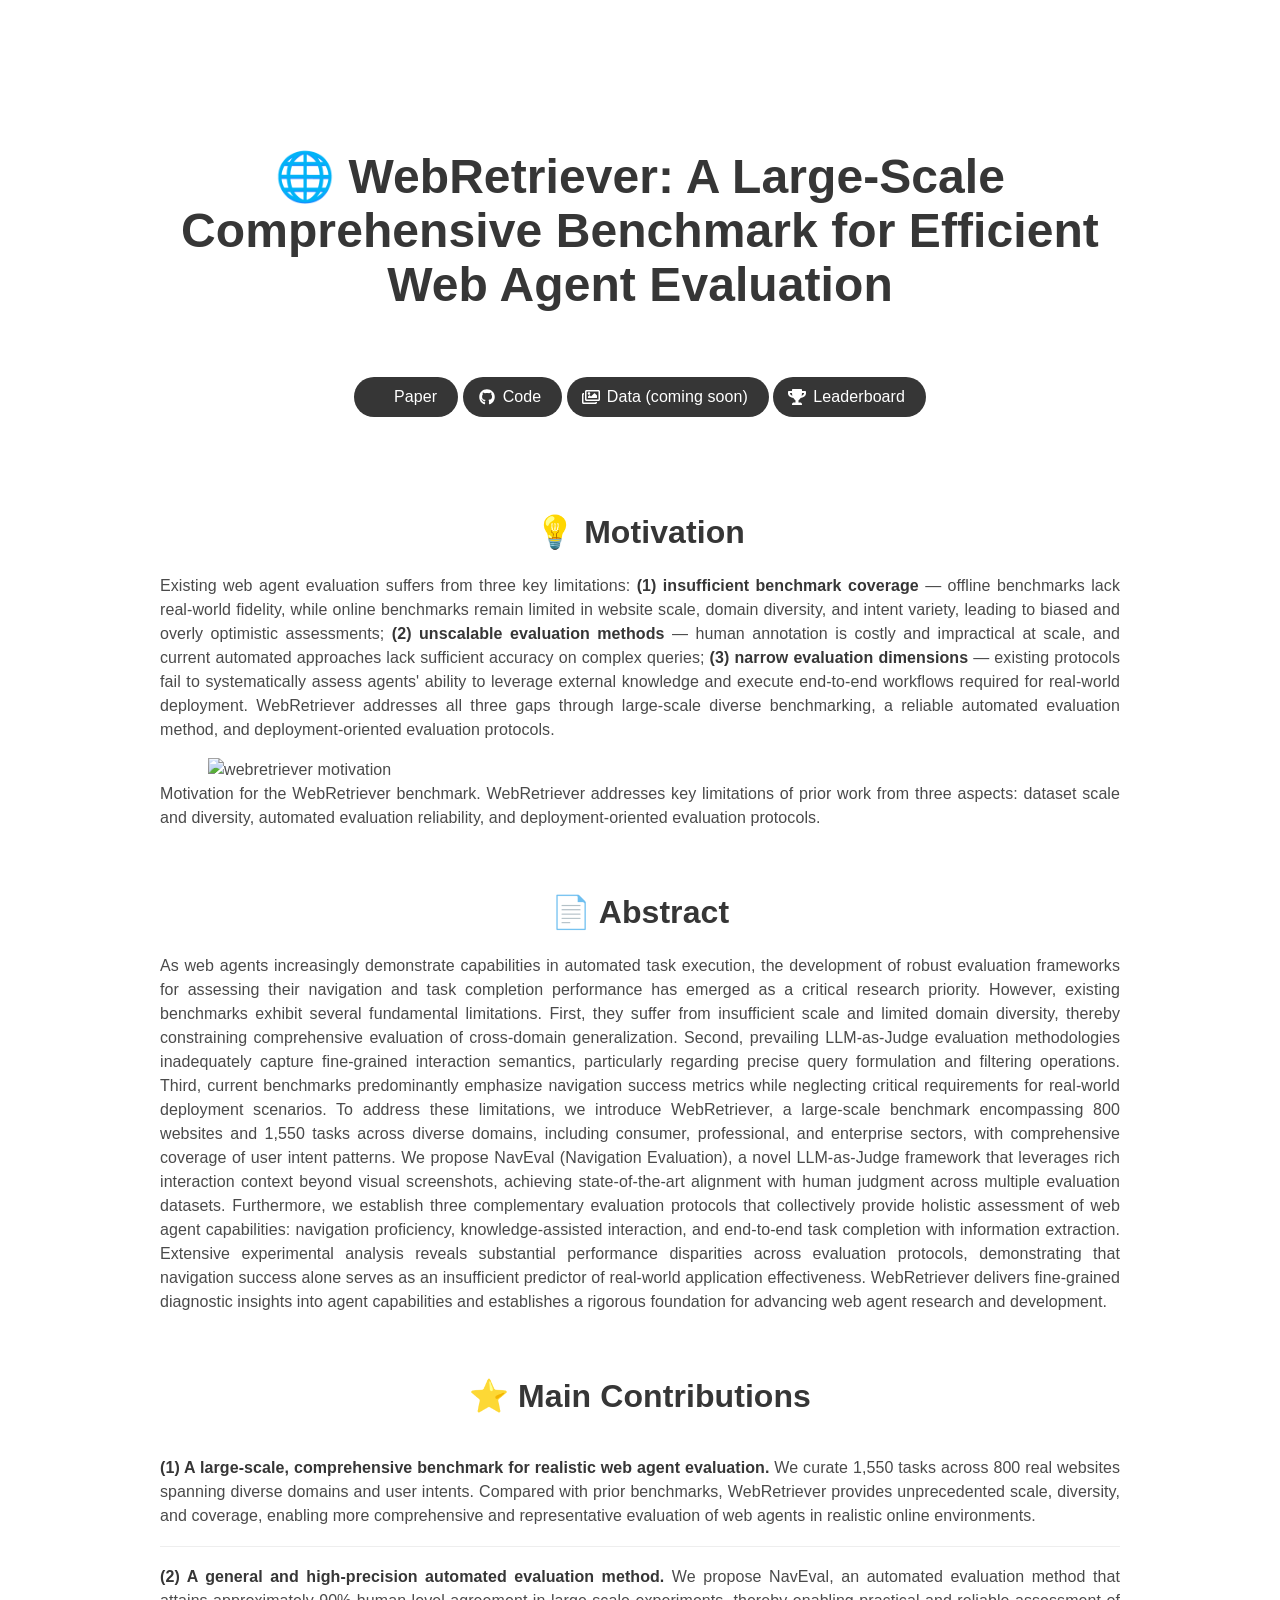
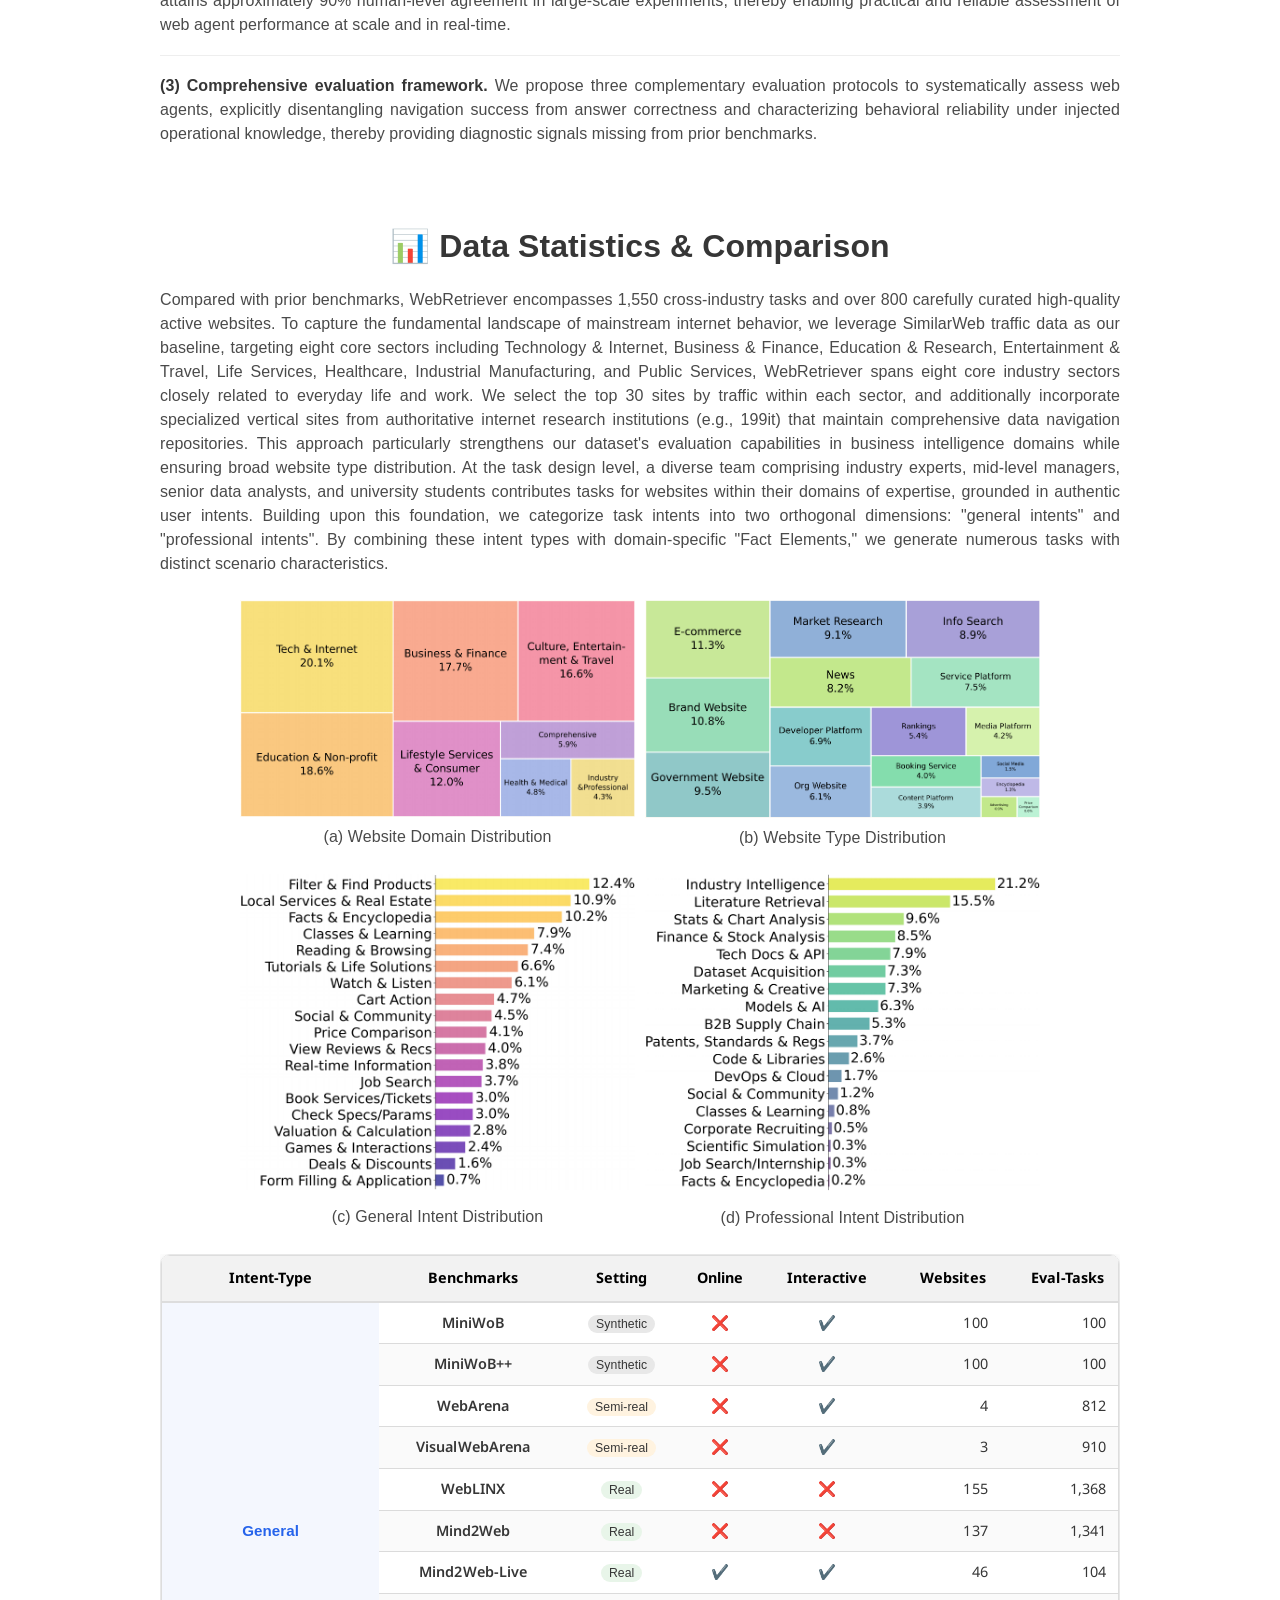
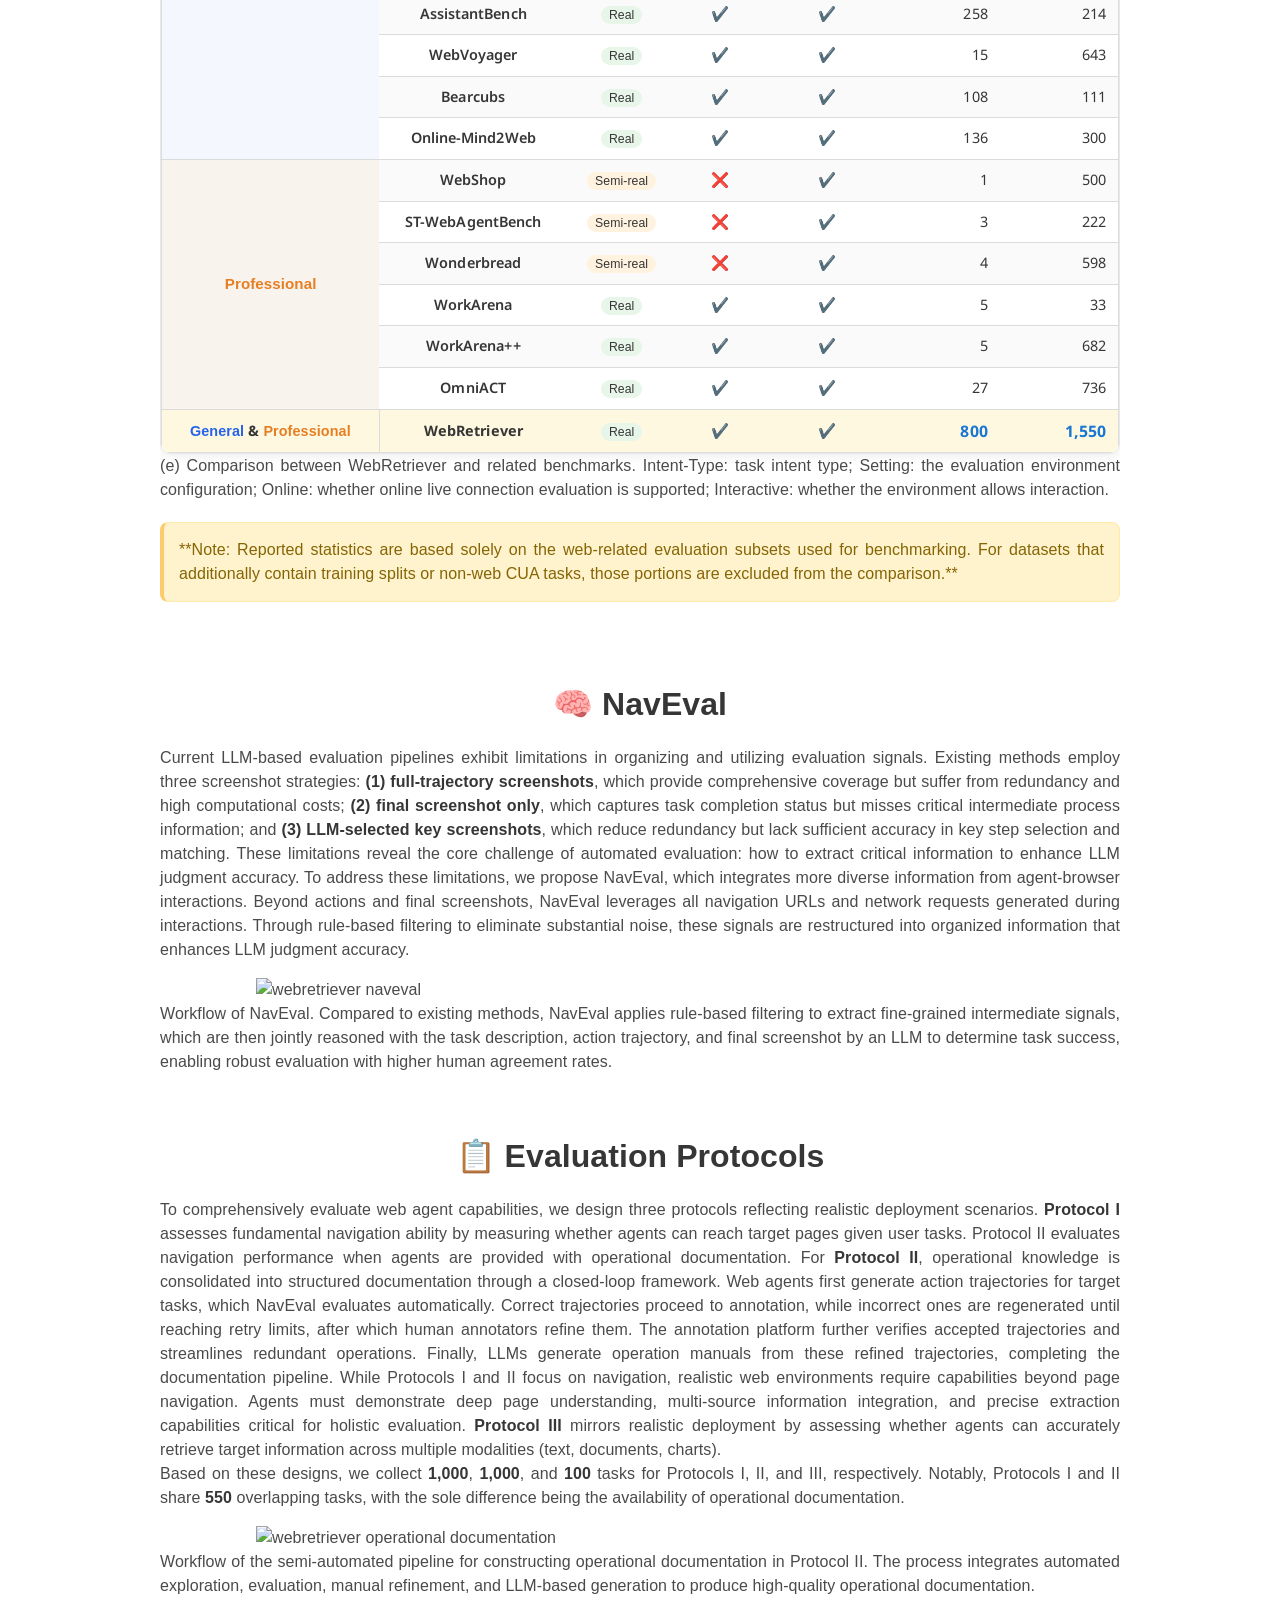
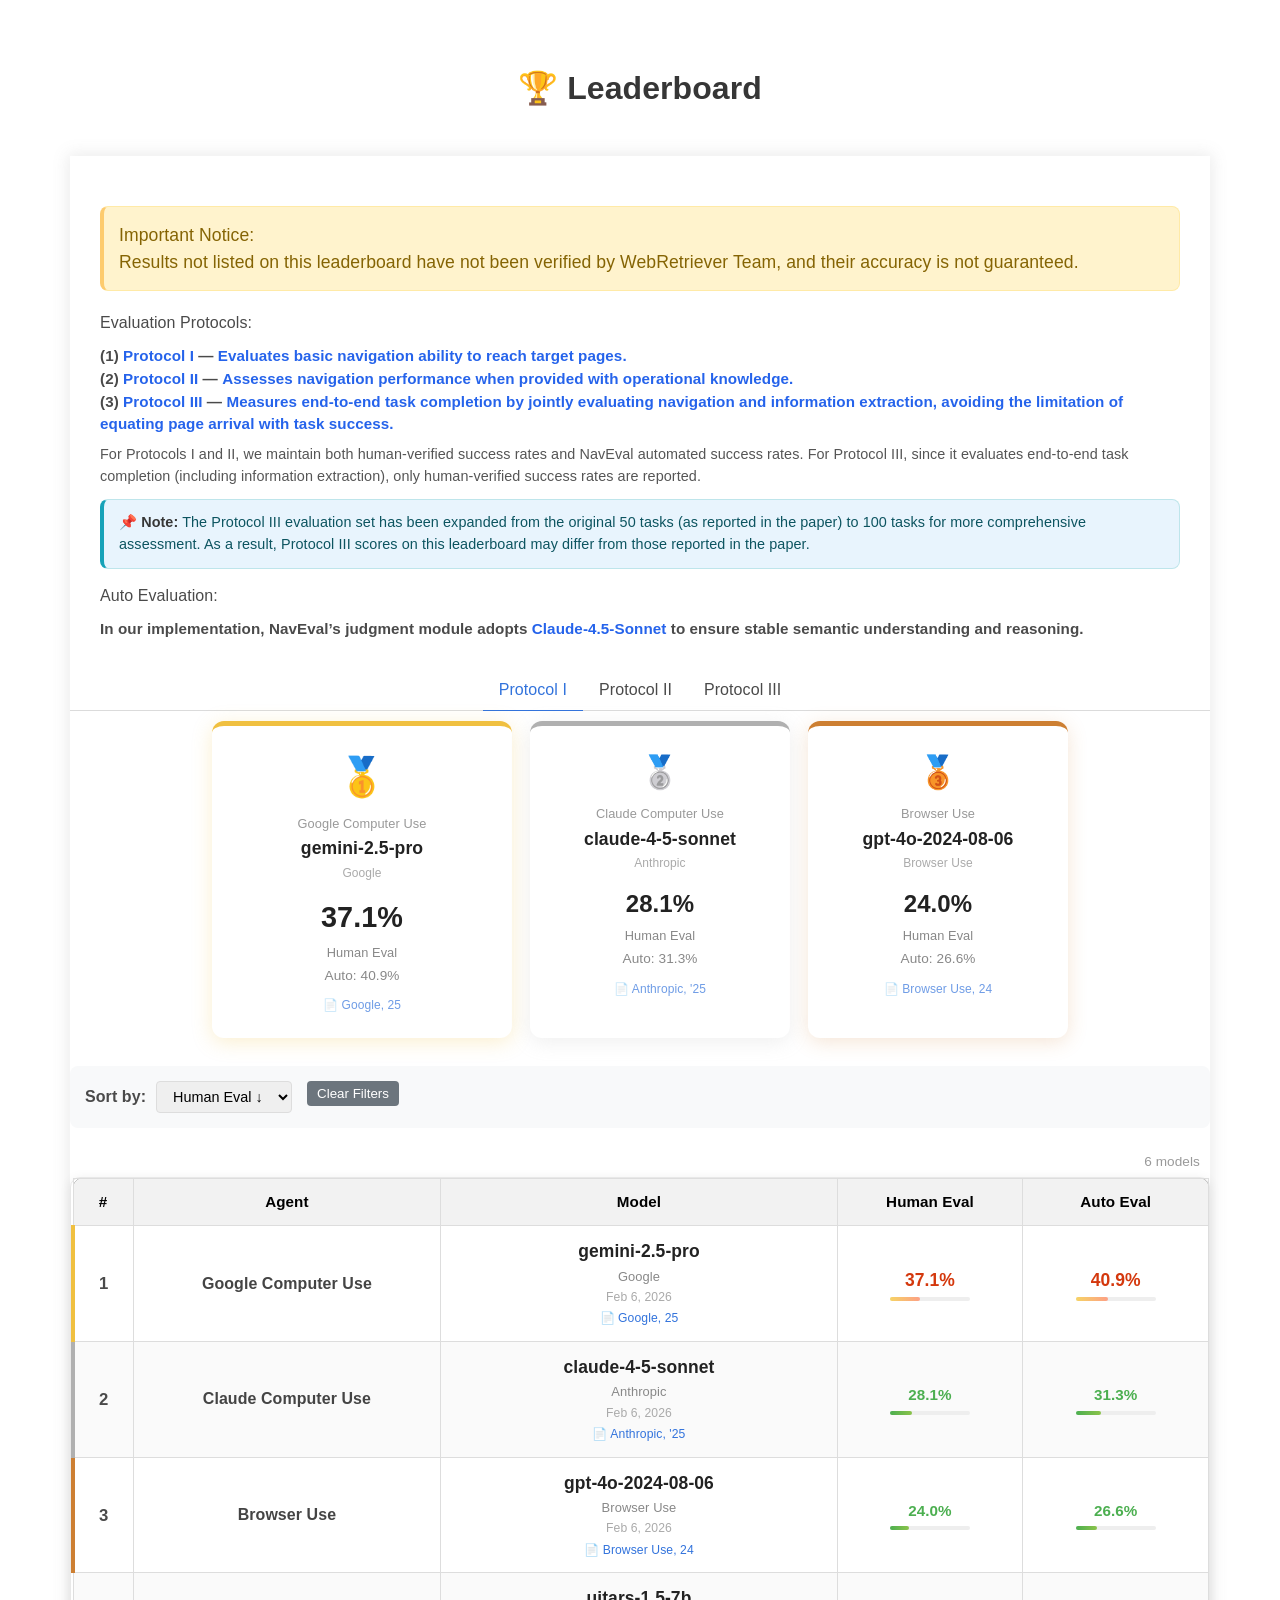
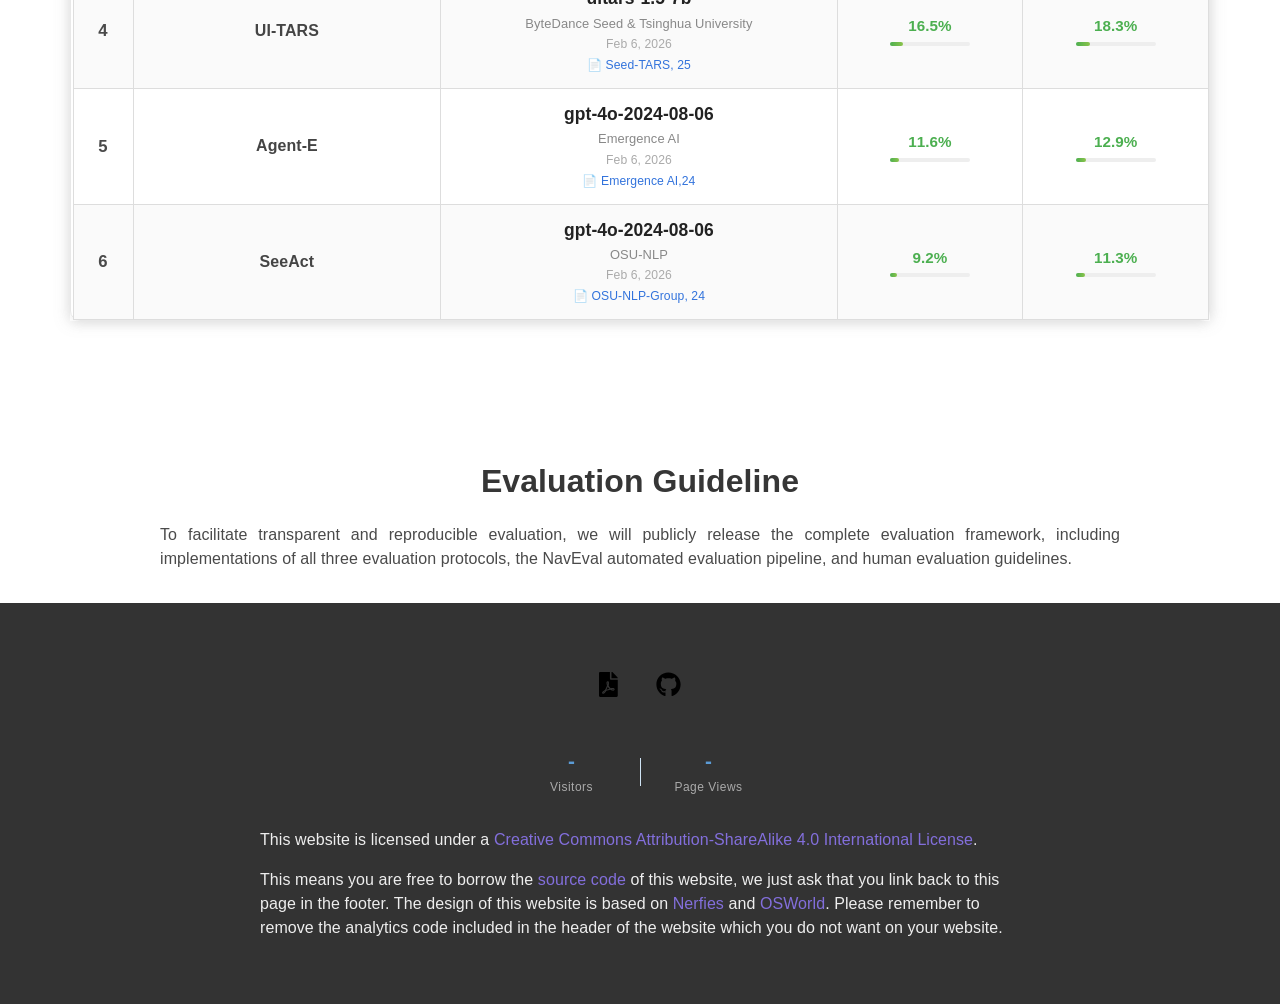
==== docs/index.html @ b74800ba "Update index.html" ====
<!DOCTYPE html>
<html>

<head>
  <meta charset="utf-8">
  <meta name="description"
    content="WebRetriever: A Large-Scale Comprehensive Benchmark for Efficient Web Agent Evaluation">
  <meta name="keywords" content="Web Agent, Dataset and Benchmark, LLM-as-a-Judge">
  <meta name="viewport" content="width=device-width, initial-scale=1">
  <title>WebRetriever: A Large-Scale Comprehensive Benchmark for Efficient Web Agent Evaluation</title>
  <script type="module" src="https://md-block.verou.me/md-block.js"></script>


  <!-- Global site tag (gtag.js) - Google Analytics -->
  <script async src="https://www.googletagmanager.com/gtag/js?id=G-0HD6M0ESGZ"></script>
  <script>
    window.dataLayer = window.dataLayer || [];
    function gtag(){dataLayer.push(arguments);}
    gtag('js', new Date());

    gtag('config', 'G-0HD6M0ESGZ');
  </script>


  <link href="https://fonts.googleapis.com/css?family=Google+Sans|Noto+Sans|Castoro" rel="stylesheet">

  <link rel="stylesheet" href="./static/css/bulma.min.css">
  <link rel="stylesheet" href="./static/css/bulma-carousel.min.css">
  <link rel="stylesheet" href="./static/css/bulma-slider.min.css">
  <link rel="stylesheet" href="./static/css/fontawesome.all.min.css">

  <link rel="stylesheet" href="https://cdn.jsdelivr.net/gh/jpswalsh/academicons@1/css/academicons.min.css">
  <link rel="stylesheet" href="./static/css/index.css">
  <link rel="icon" href="static/images/favicon.png">

  <link rel="stylesheet" href="./stylesheets/layout.css">
  <link rel="stylesheet" href="./stylesheets/index.css">
  <link rel="stylesheet" href="./bowe_componets/css/bootstrap.table.min.css">



  <style>
    .first-rank-star {
      color: gold;
      font-size: 1.2em;
      display: inline-block;
      animation: pulse 1.5s infinite;
      margin-left: 5px;
    }
    
    .first-rank-row {
      background-color: rgba(255, 215, 0, 0.1) !important;
    }
    
    @keyframes pulse {
      0% { transform: scale(1); }
      50% { transform: scale(1.3); }
      100% { transform: scale(1); }
    }
    
    .trajectory-link {
      display: flex;
      flex-direction: column;
      align-items: center;
      color: #3273dc;
      text-decoration: none;
    }
    
    .trajectory-preview {
      width: 60px;
      height: 40px;
      object-fit: cover;
      margin-top: 5px;
      border-radius: 3px;
      transition: all 0.3s ease;
    }
    
    .trajectory-link:hover .trajectory-preview {
      width: 80px;
      height: 60px;
    }

    /* Benchmark Comparison Table (Table 1) Styles */
    #benchmarkTable thead th { color: black !important; padding: 12px 14px !important; }
    #benchmarkTable tbody td { padding: 10px 12px !important; vertical-align: middle; }
    #benchmarkTable tbody tr:nth-child(even) { background-color: #fafafa; }
    #benchmarkTable tbody tr:hover:not(:last-child) { background-color: #e8f4fd !important; transition: background 0.2s; }
    #benchmarkTable td:nth-last-child(-n+2),
    #benchmarkTable th:nth-last-child(-n+2) { text-align: right !important; }
  </style>

  <script src="https://ajax.googleapis.com/ajax/libs/jquery/3.5.1/jquery.min.js"></script>
  <script defer src="./static/js/fontawesome.all.min.js"></script>
  <script src="./static/js/bulma-carousel.min.js"></script>
  <script src="./static/js/bulma-slider.min.js"></script>
  <script src="./static/js/index.js"></script>
</head>

<body>

  <nav class="navbar" role="navigation" aria-label="main navigation">
    <div class="navbar-brand">
      <a role="button" class="navbar-burger" aria-label="menu" aria-expanded="false">
        <span aria-hidden="true"></span>
        <span aria-hidden="true"></span>
        <span aria-hidden="true"></span>
      </a>
    </div>
    <!-- <div class="navbar-menu">
      <div class="navbar-start" style="flex-grow: 1; justify-content: center;">
        <a class="navbar-item" href="https://www.mininglamp.com/" target="_blank">
          <img src="static/images/mininglamp.png" alt="Mininglamp" style="height: 22px;">
        </a>

        <div class="navbar-item has-dropdown is-hoverable">
          <a class="navbar-link">
            More from Mininglamp-AI
          </a>
          <div class="navbar-dropdown">
            <a class="navbar-item" href="https://github.com/Mininglamp-AI/Mano-P" target="_blank">
              <span class="icon" style="margin-right: 6px;"><i class="fab fa-github"></i></span>
              <strong>Mano-P</strong>
              <span style="background: #e3f2fd; color: #1565c0; padding: 2px 8px; border-radius: 10px; font-size: 0.85em; margin-left: 8px;">Open-source GUI Model</span>
            </a>
            <a class="navbar-item" href="https://github.com/Mininglamp-AI/mano-skill" target="_blank">
              <span class="icon" style="margin-right: 6px;"><i class="fab fa-github"></i></span>
              <strong>Mano-Skill</strong>
              <span style="background: #f3e5f5; color: #6a1b9a; padding: 2px 8px; border-radius: 10px; font-size: 0.85em; margin-left: 8px;">GUI Agent Skill</span>
            </a>
            <a class="navbar-item" href="https://github.com/Mininglamp-AI/mano-afk" target="_blank">
              <span class="icon" style="margin-right: 6px;"><i class="fab fa-github"></i></span>
              <strong>Mano-AFK</strong>
              <span style="background: #fff3e0; color: #e65100; padding: 2px 8px; border-radius: 10px; font-size: 0.85em; margin-left: 8px;">Autonomous App Builder</span>
            </a>
            <a class="navbar-item" href="https://github.com/Mininglamp-AI/mano-asr" target="_blank">
              <span class="icon" style="margin-right: 6px;"><i class="fab fa-github"></i></span>
              <strong>Mano-ASR</strong>
              <span style="background: #e8f5e9; color: #2e7d32; padding: 2px 8px; border-radius: 10px; font-size: 0.85em; margin-left: 8px;">Speech Recognition</span>
            </a>
            <a class="navbar-item" href="https://github.com/Mininglamp-AI/cider" target="_blank">
              <span class="icon" style="margin-right: 6px;"><i class="fab fa-github"></i></span>
              <strong>Cider</strong>
              <span style="background: #fce4ec; color: #c62828; padding: 2px 8px; border-radius: 10px; font-size: 0.85em; margin-left: 8px;">INT8 on Apple Silicon</span>
            </a>
          </div>
        </div>

      </div>
    </div> -->
  </nav>

  <section class="hero">
    <div class="hero-body">
      <div class="container is-max-desktop">
        <div class="columns is-centered">
          <div class="column has-text-centered">
            <h1 class="title is-1 publication-title">
              🌐 WebRetriever: A Large-Scale Comprehensive Benchmark for Efficient Web Agent Evaluation
            </h1>
            <!-- <div class="is-size-5 publication-authors">
              <span class="author-block">
                <a href="">Wei Dong</a><sup>1</sup>,</span>
              <span class="author-block">
                <a href="">Tianyu Fu</a><sup>1</sup>,</span>
              <span class="author-block">
                <a href="">Zhe Yu</a><sup>1</sup>,</span>
              <span class="author-block">
                <a href="">Hanning Wang</a><sup>1</sup>,</span>
              <br>
              <span class="author-block">
                <a href="">Anyang Su</a><sup>1</sup>,</span>
              <span class="author-block">
                <a href="">Zhizhou Fang</a><sup>1</sup>,</span>
              <span class="author-block">
                <a href="">Yuyang Chen</a><sup>1</sup>,</span>
              <span class="author-block">
                <a href="">Shuo Wang</a><sup>1</sup>,</span>
              <span class="author-block">
                <a href="">Minghui Wu</a><sup>1</sup>,</span>
              <span class="author-block">
                <a href="">Ping Jiang</a><sup>1</sup>,</span>
              <span class="author-block">
                <a href="">Zhen Lei</a><sup>1</sup>,</span>
              <span class="author-block">
                <a href="">Chenxu Zhao</a><sup>1</sup></span>
            </div> -->

            <!-- <div class="is-size-5 publication-authors">
              <span class="author-block"><sup>1</sup><a href="https://www.mininglamp.com/" target="_blank">Mininglamp Technology</a></span>
            </div> -->

            <br>

            <div class="column has-text-centered">
              <div class="publication-links">
                <!-- PDF Link. -->
                <span class="link-block">
                  <a href="" class="external-link button is-normal is-rounded is-dark" target="_blank">
                    <span class="icon">
                      <i class="ai ai-arxiv"></i>
                    </span>
                    <span>Paper</span>
                  </a>
                </span>
                <!-- Code Link. -->
                <span class="link-block">
                  <a href="https://github.com/hhhhhhalf/WebRetriever"
                    class="external-link button is-normal is-rounded is-dark" target="_blank">
                    <span class="icon">
                      <i class="fab fa-github"></i>
                    </span>
                    <span>Code</span>
                  </a>
                </span>
                <!-- Dataset Link. -->
                <span class="link-block">
                  <a href=""
                    class="external-link button is-normal is-rounded is-dark" target="_blank">
                    <span class="icon">
                      <i class="far fa-images"></i>
                    </span>
                    <span>Data (coming soon)</span>
                  </a>
                </span>
                <!-- Leaderboard Link. -->
                <span class="link-block">
                  <a href="#leaderboard"
                     class="external-link button is-normal is-rounded is-dark">
                    <span class="icon">
                      <i class="fas fa-trophy"></i>
                    </span>
                    <span>Leaderboard</span>
                  </a>
                </span>

              </div>
            </div>
          </div>
        </div>
      </div>
    </div>
  </section>

  <section class="section">
    <div class="container is-max-desktop">
      <!-- Main Figure. -->
      <h2 class="title is-3">💡 Motivation</h2>
      <div class="content has-text-justified">
        <p>Existing web agent evaluation suffers from three key limitations: <strong>(1) insufficient benchmark coverage</strong> — offline benchmarks lack real-world fidelity, while online benchmarks remain limited in website scale, domain diversity, and intent variety, leading to biased and overly optimistic assessments; <strong>(2) unscalable evaluation methods</strong> — human annotation is costly and impractical at scale, and current automated approaches lack sufficient accuracy on complex queries; <strong>(3) narrow evaluation dimensions</strong> — existing protocols fail to systematically assess agents' ability to leverage external knowledge and execute end-to-end workflows required for real-world deployment. WebRetriever addresses all three gaps through large-scale diverse benchmarking, a reliable automated evaluation method, and deployment-oriented evaluation protocols.</p>
        <img src="static/images/motivation.png" width="90%" alt="webretriever motivation"
          class="responsive-image" style="display: block; margin: 0 auto;">
        <md-block>
          Motivation for the WebRetriever benchmark. WebRetriever addresses key limitations of prior work from three aspects: dataset scale and diversity, automated evaluation reliability, and deployment-oriented evaluation protocols.
        </md-block>
      </div>
      <!--/ Main Figure. -->
    </div>
  </section>

  
  <section class="section">
    <div class="container is-max-desktop">
      <!-- Abstract. -->
      <div class="columns is-centered has-text-centered">
        <div class="column is-full-wdith">
          <h2 class="title is-3">📄 Abstract</h2>
          <div class="content has-text-justified">
            <md-block>
              As web agents increasingly demonstrate capabilities in automated task execution, the development of robust evaluation frameworks for assessing their navigation and task completion performance has emerged as a critical research priority. However, existing benchmarks exhibit several fundamental limitations. First, they suffer from insufficient scale and limited domain diversity, thereby constraining comprehensive evaluation of cross-domain generalization. Second, prevailing LLM-as-Judge evaluation methodologies inadequately capture fine-grained interaction semantics, particularly regarding precise query formulation and filtering operations. Third, current benchmarks predominantly emphasize navigation success metrics while neglecting critical requirements for real-world deployment scenarios. To address these limitations, we introduce WebRetriever, a large-scale benchmark encompassing 800 websites and 1,550 tasks across diverse domains, including consumer, professional, and enterprise sectors, with comprehensive coverage of user intent patterns. We propose NavEval (Navigation Evaluation), a novel LLM-as-Judge framework that leverages rich interaction context beyond visual screenshots, achieving state-of-the-art alignment with human judgment across multiple evaluation datasets. Furthermore, we establish three complementary evaluation protocols that collectively provide holistic assessment of web agent capabilities: navigation proficiency, knowledge-assisted interaction, and end-to-end task completion with information extraction. Extensive experimental analysis reveals substantial performance disparities across evaluation protocols, demonstrating that navigation success alone serves as an insufficient predictor of real-world application effectiveness. WebRetriever delivers fine-grained diagnostic insights into agent capabilities and establishes a rigorous foundation for advancing web agent research and development.
            </md-block>
          </div>
        </div>
      </div>
      <!--/ Abstract. -->
    </div>
  </section>


  <section class="section">
    <div class="container is-max-desktop">
      <h2 class="title is-3">⭐ Main Contributions</h2>
      <div class="content has-text-justified">
        <div style="display: flex; align-items: flex-start; gap: 16px; padding: 18px 0; border-bottom: 1px solid #eee;">
          <p style="margin: 0;"><strong>(1) A large-scale, comprehensive benchmark for realistic web agent evaluation.</strong> We curate 1,550 tasks across 800 real websites spanning diverse domains and user intents. Compared with prior benchmarks, WebRetriever provides unprecedented scale, diversity, and coverage, enabling more comprehensive and representative evaluation of web agents in realistic online environments.</p>
        </div>
        <div style="display: flex; align-items: flex-start; gap: 16px; padding: 18px 0; border-bottom: 1px solid #eee;">
          <p style="margin: 0;"><strong>(2) A general and high-precision automated evaluation method.</strong> We propose NavEval, an automated evaluation method that attains approximately 90% human-level agreement in large-scale experiments, thereby enabling practical and reliable assessment of web agent performance at scale and in real-time.</p>
        </div>
        <div style="display: flex; align-items: flex-start; gap: 16px; padding: 18px 0;">
          <p style="margin: 0;"><strong>(3) Comprehensive evaluation framework.</strong> We propose three complementary evaluation protocols to systematically assess web agents, explicitly disentangling navigation success from answer correctness and characterizing behavioral reliability under injected operational knowledge, thereby providing diagnostic signals missing from prior benchmarks.</p>
        </div>
      </div>
    </div>
  </section>


  <section class="section">
    <div class="container is-max-desktop">
      <!-- Data Statistics. -->
      <h2 class="title is-3">📊 Data Statistics & Comparison</h2>
      <div class="content has-text-justified">
        <md-block>
          Compared with prior benchmarks, WebRetriever encompasses 1,550 cross-industry tasks and over 800 carefully 
          curated high-quality active websites. To capture the fundamental landscape of mainstream internet behavior, 
          we leverage SimilarWeb traffic data as our baseline, targeting eight core sectors including Technology & 
          Internet, Business & Finance, Education & Research, Entertainment & Travel, Life Services, Healthcare, 
          Industrial Manufacturing, and Public Services, WebRetriever spans eight core industry sectors closely related 
          to everyday life and work. We select the top 30 sites by traffic within each sector, and additionally 
          incorporate specialized vertical sites from authoritative internet research institutions (e.g., 199it) that 
          maintain comprehensive data navigation repositories. This approach particularly strengthens our dataset's 
          evaluation capabilities in business intelligence domains while ensuring broad website type distribution.
          At the task design level, a diverse team comprising industry experts, mid-level managers, senior data analysts, 
          and university students contributes tasks for websites within their domains of expertise, grounded in authentic 
          user intents. Building upon this foundation, we categorize task intents into two orthogonal dimensions: "general 
          intents" and "professional intents". By combining these intent types with domain-specific 
          "Fact Elements," we generate numerous tasks with distinct scenario characteristics.
        </md-block>
      </div>

      <div class="content has-text-justified">
        <div style="display: flex; gap: 10px; align-items: flex-start; justify-content: center; max-width: 800px; margin: 0 auto;">
          <div style="width: 50%; text-align: center;">
            <img src="static/images/website_domain.png" style="width: 100%; display: block;" alt="webretriever data statistics" class="responsive-image">
            <p style="margin-top: 8px;">(a) Website Domain Distribution</p>
          </div>
          <div style="width: 50%; text-align: center;">
            <img src="static/images/website_type.png" style="width: 100%; display: block;" alt="webretriever data statistics" class="responsive-image">
            <p style="margin-top: 8px;">(b) Website Type Distribution</p>
          </div>
        </div>
      </div>

      <div class="content has-text-justified">
        <div style="display: flex; gap: 10px; align-items: flex-start; justify-content: center; max-width: 800px; margin: 0 auto;">
          <div style="width: 50%; text-align: center;">
            <img src="static/images/intention_gener.png" style="width: 100%; height: auto;" alt="webretriever data statistics">
            <p style="margin-top: 8px;">(c) General Intent Distribution</p>
          </div>
          <div style="width: 50%; text-align: center;">
            <img src="static/images/intention_prof.png" style="width: 100%; height: auto;" alt="webretriever data statistics">
            <p style="margin-top: 8px;">(d) Professional Intent Distribution</p>
          </div>
        </div>
      </div>

      <div class="content has-text-justified">
        <div style="overflow-x: auto; max-width: 960px; margin: 0 auto;">
          <div style="border-radius: 10px; box-shadow: 0 2px 12px rgba(0,0,0,0.08); border: 1px solid #e8e8e8; overflow: hidden;">
          <table id="benchmarkTable" class="table is-hoverable" style="margin: 0 auto; width: 100%; font-size: 0.9em; text-align: center; border-collapse: collapse;">
            <thead>
              <tr style="background: #f5f5f5; color: black;">
                <th>Intent-Type</th>
                <th style="text-align: center;">Benchmarks</th>
                <th>Setting</th>
                <th>Online</th>
                <th>Interactive</th>
                <th>Websites</th>
                <th>Eval-Tasks</th>
              </tr>
            </thead>
            <tbody>
              <tr>
                <td rowspan="11" style="vertical-align: middle; text-align: center; background: rgba(37,99,235,0.05);"><span style="color: #2563eb; font-weight: bold; font-size: 1.05em;">General</span></td>
                <td style="text-align: center; font-weight: 600;">MiniWoB</td>
                <td><span style="background: #e8e8e8; padding: 2px 8px; border-radius: 10px; font-size: 0.85em;">Synthetic</span></td>
                <td>❌</td>
                <td>✔️</td>
                <td style="text-align: center;">100</td>
                <td style="text-align: center;">100</td>
              </tr>
              <tr>
                <td style="text-align: center; font-weight: 600;">MiniWoB++</td>
                <td><span style="background: #e8e8e8; padding: 2px 8px; border-radius: 10px; font-size: 0.85em;">Synthetic</span></td>
                <td>❌</td>
                <td>✔️</td>
                <td style="text-align: center;">100</td>
                <td style="text-align: center;">100</td>
              </tr>
              <tr>
                <td style="text-align: center; font-weight: 600;">WebArena</td>
                <td><span style="background: #fff3e0; padding: 2px 8px; border-radius: 10px; font-size: 0.85em;">Semi-real</span></td>
                <td>❌</td>
                <td>✔️</td>
                <td style="text-align: center;">4</td>
                <td style="text-align: center;">812</td>
              </tr>
              <tr>
                <td style="text-align: center; font-weight: 600;">VisualWebArena</td>
                <td><span style="background: #fff3e0; padding: 2px 8px; border-radius: 10px; font-size: 0.85em;">Semi-real</span></td>
                <td>❌</td>
                <td>✔️</td>
                <td style="text-align: center;">3</td>
                <td style="text-align: center;">910</td>
              </tr>
              <tr>
                <td style="text-align: center; font-weight: 600;">WebLINX</td>
                <td><span style="background: #e8f5e9; padding: 2px 8px; border-radius: 10px; font-size: 0.85em;">Real</span></td>
                <td>❌</td>
                <td>❌</td>
                <td style="text-align: center;">155</td>
                <td style="text-align: center;">1,368</td>
              </tr>
              <tr>
                <td style="text-align: center; font-weight: 600;">Mind2Web</td>
                <td><span style="background: #e8f5e9; padding: 2px 8px; border-radius: 10px; font-size: 0.85em;">Real</span></td>
                <td>❌</td>
                <td>❌</td>
                <td style="text-align: center;">137</td>
                <td style="text-align: center;">1,341</td>
              </tr>
              <tr>
                <td style="text-align: center; font-weight: 600;">Mind2Web-Live</td>
                <td><span style="background: #e8f5e9; padding: 2px 8px; border-radius: 10px; font-size: 0.85em;">Real</span></td>
                <td>✔️</td>
                <td>✔️</td>
                <td style="text-align: center;">46</td>
                <td style="text-align: center;">104</td>
              </tr>
              <tr>
                <td style="text-align: center; font-weight: 600;">AssistantBench</td>
                <td><span style="background: #e8f5e9; padding: 2px 8px; border-radius: 10px; font-size: 0.85em;">Real</span></td>
                <td>✔️</td>
                <td>✔️</td>
                <td style="text-align: center;">258</td>
                <td style="text-align: center;">214</td>
              </tr>
              <tr>
                <td style="text-align: center; font-weight: 600;">WebVoyager</td>
                <td><span style="background: #e8f5e9; padding: 2px 8px; border-radius: 10px; font-size: 0.85em;">Real</span></td>
                <td>✔️</td>
                <td>✔️</td>
                <td style="text-align: center;">15</td>
                <td style="text-align: center;">643</td>
              </tr>
              <tr>
                <td style="text-align: center; font-weight: 600;">Bearcubs</td>
                <td><span style="background: #e8f5e9; padding: 2px 8px; border-radius: 10px; font-size: 0.85em;">Real</span></td>
                <td>✔️</td>
                <td>✔️</td>
                <td style="text-align: center;">108</td>
                <td style="text-align: center;">111</td>
              </tr>
              <tr>
                <td style="text-align: center; font-weight: 600;">Online-Mind2Web</td>
                <td><span style="background: #e8f5e9; padding: 2px 8px; border-radius: 10px; font-size: 0.85em;">Real</span></td>
                <td>✔️</td>
                <td>✔️</td>
                <td style="text-align: center;">136</td>
                <td style="text-align: center;">300</td>
              </tr>
              <tr>
                <td rowspan="6" style="vertical-align: middle; text-align: center; background: rgba(230,126,34,0.05);"><span style="color: #e67e22; font-weight: bold; font-size: 1.05em;">Professional</span></td>
                <td style="text-align: center; font-weight: 600;">WebShop</td>
                <td><span style="background: #fff3e0; padding: 2px 8px; border-radius: 10px; font-size: 0.85em;">Semi-real</span></td>
                <td>❌</td>
                <td>✔️</td>
                <td style="text-align: center;">1</td>
                <td style="text-align: center;">500</td>
              </tr>
              <tr>
                <td style="text-align: center; font-weight: 600;">ST-WebAgentBench</td>
                <td><span style="background: #fff3e0; padding: 2px 8px; border-radius: 10px; font-size: 0.85em;">Semi-real</span></td>
                <td>❌</td>
                <td>✔️</td>
                <td style="text-align: center;">3</td>
                <td style="text-align: center;">222</td>
              </tr>
              <tr>
                <td style="text-align: center; font-weight: 600;">Wonderbread</td>
                <td><span style="background: #fff3e0; padding: 2px 8px; border-radius: 10px; font-size: 0.85em;">Semi-real</span></td>
                <td>❌</td>
                <td>✔️</td>
                <td style="text-align: center;">4</td>
                <td style="text-align: center;">598</td>
              </tr>
              <tr>
                <td style="text-align: center; font-weight: 600;">WorkArena</td>
                <td><span style="background: #e8f5e9; padding: 2px 8px; border-radius: 10px; font-size: 0.85em;">Real</span></td>
                <td>✔️</td>
                <td>✔️</td>
                <td style="text-align: center;">5</td>
                <td style="text-align: center;">33</td>
              </tr>
              <tr>
                <td style="text-align: center; font-weight: 600;">WorkArena++</td>
                <td><span style="background: #e8f5e9; padding: 2px 8px; border-radius: 10px; font-size: 0.85em;">Real</span></td>
                <td>✔️</td>
                <td>✔️</td>
                <td style="text-align: center;">5</td>
                <td style="text-align: center;">682</td>
              </tr>
              <tr>
                <td style="text-align: center; font-weight: 600;">OmniACT</td>
                <td><span style="background: #e8f5e9; padding: 2px 8px; border-radius: 10px; font-size: 0.85em;">Real</span></td>
                <td>✔️</td>
                <td>✔️</td>
                <td style="text-align: center;">27</td>
                <td style="text-align: center;">736</td>
              </tr>
              <tr style="font-weight: bold; background: #fff8e1;">
                <td style="border-right: 1px solid #ddd;"><span style="color: #2563eb; font-weight: bold;">General </span> &amp; <span style="color: #e67e22; font-weight: bold;"> Professional</span></td>
                <td style="text-align: center;">WebRetriever</td>
                <td><span style="background: #e8f5e9; padding: 2px 8px; border-radius: 10px; font-size: 0.85em;">Real</span></td>
                <td>✔️</td>
                <td>✔️</td>
                <td style="text-align: center; color: #1976d2; font-size: 1.1em;">800</td>
                <td style="text-align: center; color: #1976d2; font-size: 1.1em;">1,550</td>
              </tr>
            </tbody>
          </table>
          </div>
          <md-block>
            (e) Comparison between WebRetriever and related benchmarks. Intent-Type: task intent type; Setting: the evaluation environment configuration; Online: whether online live connection evaluation is supported; Interactive: whether the environment allows interaction. 
          </md-block>
          <div style="margin: 20px 0; padding: 15px; background: #fff3cd; border: 1px solid #ffeaa7; border-radius: 8px; border-left: 4px solid #fdcb6e;">
            <md-block style="color: #856404; margin: 0;">
              **Note: Reported statistics are based solely on the web-related evaluation subsets used for benchmarking. For datasets that additionally contain training splits or non-web CUA tasks, those portions are excluded from the comparison.**
            </md-block>
          </div>
        </div>
      </div>
      <!--/ Data Statistics. -->
    </div>
  </section>


  <section class="section">
    <div class="container is-max-desktop">
      <!-- NavEval. -->
      <h2 class="title is-3">🧠 NavEval</h2>
      <div class="content has-text-justified">
        <p>
          Current LLM-based evaluation pipelines exhibit limitations in organizing and utilizing evaluation signals. Existing methods employ 
          three screenshot strategies: <strong>(1) full-trajectory screenshots</strong>, which provide comprehensive coverage but suffer from 
          redundancy and high computational costs; <strong>(2) final screenshot only</strong>, which captures task completion status but misses 
          critical intermediate process information; and <strong>(3) LLM-selected key screenshots</strong>, which reduce redundancy but lack 
          sufficient accuracy in key step selection and matching. These limitations reveal the core challenge of automated evaluation: how to extract 
          critical information to enhance LLM judgment accuracy. To address these limitations, we propose NavEval, which integrates more diverse 
          information from agent-browser interactions. Beyond actions and final screenshots, NavEval leverages all navigation URLs and network requests 
          generated during interactions. Through rule-based filtering to eliminate substantial noise, these signals are restructured into organized 
          information that enhances LLM judgment accuracy.
        </p>
          <img src="static/images/naveval.png" width="80%" alt="webretriever naveval"
          class="responsive-image" style="display: block; margin: 0 auto;">
        <md-block>
          Workflow of NavEval. Compared to existing methods, NavEval applies rule-based filtering to extract fine-grained intermediate signals, 
          which are then jointly reasoned with the task description, action trajectory, and final screenshot by an LLM to determine task success, 
          enabling robust evaluation with higher human agreement rates.
        </md-block>
      </div>
      <!--/ NavEval. -->
    </div>
  </section>

  <section class="section">
    <div class="container is-max-desktop">
      <!-- Evaluation Protocols. -->
      <h2 class="title is-3">📋 Evaluation Protocols</h2>
      <div class="content has-text-justified">
        <p>
          To comprehensively evaluate web agent capabilities, we design three protocols reflecting realistic deployment scenarios. <strong>Protocol I</strong> 
          assesses fundamental navigation ability by measuring whether agents can reach target pages given user tasks. Protocol II evaluates navigation 
          performance when agents are provided with operational documentation. For <strong>Protocol II</strong>, operational knowledge is consolidated 
          into structured documentation through a closed-loop framework. Web agents first generate action trajectories for target tasks, which NavEval 
          evaluates automatically. Correct trajectories proceed to annotation, while incorrect ones are regenerated until reaching retry limits, after 
          which human annotators refine them. The annotation platform further verifies accepted trajectories and streamlines redundant operations. 
          Finally, LLMs generate operation manuals from these refined trajectories, completing the documentation pipeline. While Protocols I and II 
          focus on navigation, realistic web environments require capabilities beyond page navigation. Agents must demonstrate deep page understanding, 
          multi-source information integration, and precise extraction capabilities critical for holistic evaluation. <strong>Protocol III</strong> mirrors realistic 
          deployment by assessing whether agents can accurately retrieve target information across multiple modalities (text, documents, charts). 
          <br>
          Based on these designs, we collect <strong>1,000</strong>, <strong>1,000</strong>, and <strong>100</strong> tasks for Protocols I, II, and III, respectively. Notably, Protocols I and II share <strong>550</strong> overlapping 
          tasks, with the sole difference being the availability of operational documentation.
        </p>
        <img src="static/images/operation_document.png" width="80%" alt="webretriever operational documentation"
          class="responsive-image" style="display: block; margin: 0 auto;">
        <md-block>
          Workflow of the semi-automated pipeline for constructing operational documentation in Protocol II. The process integrates automated exploration, evaluation, manual refinement, and LLM-based generation to produce high-quality operational documentation.
        </md-block>
      </div>
      <!--/ Evaluation Protocols. -->
    </div>
  </section>


  <section id="benchmark">
    <div class="container" style="max-width: none; width: 95%; margin: 40px auto; transition: width 0.4s cubic-bezier(0.4, 0, 0.2, 1), max-width 0.4s cubic-bezier(0.4, 0, 0.2, 1); overflow-x: visible;">

      <div style="max-width: 1344px; margin: 0 auto; padding: 0 1.5rem;">
        <h2 class="title is-3" id="leaderboard">🏆 Leaderboard</h2>
        <!-- <md-block>We adopt state-of-the-art LLM and VLM from open-source representatives such as UI-TARS, SeeAct, Agent-S, Browser-Use and closed-source ones from Operator, GPT, Gemini, and Claude families on **WebRetriever**, as LLM and VLM agent
          baselines. We also explore methods such as the Set-of-Marks aided approach, which has been demonstrated to improve spatial capabilities for visual reasoning.
          **We are actively updating the benchmark with new LLMs, VLMs and methods. Pull requests welcomed!**
        </md-block> -->
      </div>

    <div class="cover" id="contentCover">
        <div class="container-t">
          <div class="row">
            <div class="col-md-12">
              <div class="infoCard">
                <div class="infoBody">
                  <!-- Important Notice about Google Drive Tasks -->
                  <div style="margin: 20px 0; padding: 15px; background: #fff3cd; border: 1px solid #ffeaa7; border-radius: 8px; border-left: 4px solid #fdcb6e;">
                    <div style="color: #856404; margin: 0;">
                      <p>Important Notice:</p>
                      <p>Results not listed on this leaderboard have not been verified by WebRetriever Team, and their accuracy is not guaranteed.</p>
                    </div>
                  </div>
                  <div style="margin-bottom: 15px;">
                    <h4 style="margin-bottom: 10px;">Evaluation Protocols:</h4>
                    <p style="margin: 0; font-size: 0.95em; font-weight: 600;">(1) <strong style="color: #2563eb;">Protocol I</strong> &mdash; <strong style="color: #2563eb;">Evaluates basic navigation ability to reach target pages.</strong></p>
                    <p style="margin: 0; font-size: 0.95em; font-weight: 600;">(2) <strong style="color: #2563eb;">Protocol II</strong> &mdash; <strong style="color: #2563eb;">Assesses navigation performance when provided with operational knowledge.</strong></p>
                    <p style="margin: 0; font-size: 0.95em; font-weight: 600;">(3) <strong style="color: #2563eb;">Protocol III</strong> &mdash; <strong style="color: #2563eb;">Measures end-to-end task completion by jointly evaluating navigation and information extraction, avoiding the limitation of equating page arrival with task success.</strong></p>
                    <p style="margin: 8px 0 0 0; font-size: 0.9em; color: #555;">For Protocols I and II, we maintain both human-verified success rates and NavEval automated success rates. For Protocol III, since it evaluates end-to-end task completion (including information extraction), only human-verified success rates are reported.</p>
                    <div style="margin: 12px 0 0 0; padding: 12px 15px; background: #e8f4fd; border: 1px solid #bee5eb; border-radius: 8px; border-left: 4px solid #17a2b8;">
                      <p style="margin: 0; font-size: 0.9em; color: #0c5460;">
                        <strong>📌 Note:</strong> The Protocol III evaluation set has been expanded from the original 50 tasks (as reported in the paper) to 100 tasks for more comprehensive assessment. As a result, Protocol III scores on this leaderboard may differ from those reported in the paper.
                      </p>
                    </div>
                  </div>
                  <div style="margin-bottom: 15px;"></div>
                    <h4 style="margin-bottom: 10px;">Auto Evaluation:</h4>
                    <p style="margin: 0; font-size: 0.95em; font-weight: 600;">In our implementation, NavEval’s judgment module adopts <strong style="color: #2563eb;">Claude-4.5-Sonnet</strong> to ensure stable semantic understanding and reasoning. </p>
                  </div>
                  <!-- <div class="tabs is-centered example_lst" id="verifiedOnlyTabs">
                    <ul>
                      <li class="is-active"><a title="Verified">WebRetriever Benchmark Results</a></li>
                    </ul>
                  </div> -->
                  <!-- SheetJS -->
                  <script src="static/js/xlsx.full.min.js"></script>
                  
                  <script>
                    async function loadAndRenderExcelData() {
                      try {
                        // Always load verified results first
                        await loadVerifiedResults();
                        initTabSwitching();
                        
                      } catch (error) {
                        console.error('Error loading Excel data:', error);
                        document.querySelectorAll('.lib_examples').forEach(container => {
                          container.innerHTML = '<p>Error loading benchmark data. Please try again later.</p>';
                        });
                      }
                    }

                    async function loadVerifiedResults() {
                      try {
                        const response = await fetch('static/data/webretriever_results.xlsx');
                        const arrayBuffer = await response.arrayBuffer();
                        const data = new Uint8Array(arrayBuffer);
                        const workbook = XLSX.read(data, { type: 'array' });
                        
                        const sheetName = workbook.SheetNames[0];
                        const worksheet = workbook.Sheets[sheetName];
                        
                        if (worksheet) {
                          // Handle double-header structure (row 1: Protocol names, row 2: Human/Auto Eval)
                          const rawData = XLSX.utils.sheet_to_json(worksheet, { header: 1 });
                          const header1 = rawData[0] || [];
                          const header2 = rawData[1] || [];
                          
                          // Build column mapping: index → "Protocol I - Human Evaluation"
                          const colMap = {};
                          let currentProtocol = '';
                          for (let i = 0; i < header1.length; i++) {
                            if (header1[i] && String(header1[i]).trim()) {
                              currentProtocol = String(header1[i]).trim();
                            }
                            if (header2[i] && String(header2[i]).trim()) {
                              colMap[i] = currentProtocol + ' - ' + String(header2[i]).trim();
                            }
                          }
                          
                          // Detect available protocols
                          const protocols = [...new Set(Object.values(colMap).map(c => c.split(' - ')[0]))];
                          window.availableProtocols = protocols;
                          
                          // Convert to object array
                          const metaCols = ['Agent', 'Model', 'Institution', 'PaperLink', 'PaperAuthors', 'Date'];
                          const jsonData = rawData.slice(2).map(row => {
                            const obj = {};
                            metaCols.forEach((col, i) => { obj[col] = row[i]; });
                            Object.entries(colMap).forEach(([i, name]) => { obj[name] = row[Number(i)]; });
                            return obj;
                          }).filter(row => row.Model);
                          
                          renderVerifiedTable(jsonData, 'BoardPanel5');
                        }
                      } catch (error) {
                        console.error('Error loading verified results:', error);
                        const container = document.getElementById('BoardPanel5');
                        if (container) {
                          container.innerHTML = '<p>Error loading benchmark data. Please try again later.</p>';
                        }
                      }
                    }

                    function aggregateByModel(data, protocol) {
                      const groups = {};
                      const humanCol = protocol + ' - Human Evaluation';
                      const autoCol = protocol + ' - Auto Evaluation';
                      
                      data.forEach(row => {
                        const agent = row.Agent || '';
                        const model = row.Model || 'Unknown';
                        const key = agent + '||' + model;
                        if (!groups[key]) {
                          groups[key] = {
                            Agent: row.Agent,
                            Model: row.Model,
                            Institution: row.Institution,
                            Date: row.Date,
                            PaperLink: row.PaperLink,
                            PaperAuthors: row.PaperAuthors,
                            humanScores: [],
                            autoScores: [],
                          };
                        }
                        // Update to latest date
                        if (row.Date && (!groups[key].Date || new Date(row.Date) > new Date(groups[key].Date))) {
                          groups[key].Date = row.Date;
                        }
                        const h = parseFloat(row[humanCol]);
                        const a = parseFloat(row[autoCol]);
                        if (!isNaN(h)) groups[key].humanScores.push(h);
                        if (!isNaN(a)) groups[key].autoScores.push(a);
                      });
                      
                      const avg = arr => arr.length ? arr.reduce((s, v) => s + v, 0) / arr.length : NaN;
                      const stdFn = arr => {
                        if (arr.length <= 1) return 0;
                        const m = avg(arr);
                        return Math.sqrt(arr.reduce((s, v) => s + Math.pow(v - m, 2), 0) / arr.length);
                      };
                      
                      return Object.values(groups).map(g => ({
                        ...g,
                        humanAvg: avg(g.humanScores),
                        humanStd: stdFn(g.humanScores),
                        autoAvg: avg(g.autoScores),
                        autoStd: stdFn(g.autoScores),
                        runCount: Math.max(g.humanScores.length, g.autoScores.length),
                      })).filter(g => !isNaN(g.humanAvg) || !isNaN(g.autoAvg));
                    }

                    function renderVerifiedTable(tableData, containerId) {
                      const container = document.getElementById(containerId);
                      if (!container) return;
                      window.verifiedRawData = tableData;
                      
                      // Determine available protocols from data
                      const protocols = window.availableProtocols || ['Protocol I', 'Protocol II', 'Protocol III'];
                      if (!window.verifiedSubTab || !protocols.includes(window.verifiedSubTab)) {
                        window.verifiedSubTab = protocols[0];
                      }
                      const currentProtocol = window.verifiedSubTab;
                      
                      // Aggregate by model for current protocol
                      window.currentProtocol = currentProtocol;
                      let aggregatedData = aggregateByModel(tableData, currentProtocol);

                      // Compute top 3 for podium (always by Human Eval)
                      const podiumData = [...aggregatedData]
                        .filter(r => !isNaN(r.humanAvg))
                        .sort((a, b) => b.humanAvg - a.humanAvg)
                        .slice(0, 3);
                      
                      const podiumStyles = [
                        { borderColor: '#f0c040', medal: '\u{1F947}', shadow: 'rgba(240,192,64,0.25)', maxW: '300px', scoreSize: '1.8em', medalSize: '2.4em' },
                        { borderColor: '#b0b0b0', medal: '\u{1F948}', shadow: 'rgba(176,176,176,0.2)', maxW: '260px', scoreSize: '1.5em', medalSize: '2em' },
                        { borderColor: '#cd7f32', medal: '\u{1F949}', shadow: 'rgba(205,127,50,0.2)', maxW: '260px', scoreSize: '1.5em', medalSize: '2em' }
                      ];
                      
                      const podiumAgent = (row) => row.Agent && row.Agent !== '\u{2014}' ? row.Agent : '';
                      
                      // Render order: 1st, 2nd, 3rd (left to right)
                      const podiumOrder = podiumData.length >= 3 ? [
                        { data: podiumData[0], style: podiumStyles[0] },
                        { data: podiumData[1], style: podiumStyles[1] },
                        { data: podiumData[2], style: podiumStyles[2] }
                      ] : [];
                      
                      const podiumHTML = podiumOrder.length === 3 ? `
                        <div style="display: flex; gap: 18px; justify-content: center; margin-bottom: 28px; flex-wrap: wrap;">
                          ${podiumOrder.map(({ data: row, style: s }) => {
                            const agent = podiumAgent(row);
                            const autoScore = !isNaN(row.autoAvg) && currentProtocol !== 'Protocol III' ? `<div style="color: #888; font-size: 0.85em; margin-top: 4px;">Auto: ${row.autoAvg.toFixed(1)}%</div>` : '';
                            return `<div style="flex: 1; max-width: ${s.maxW}; min-width: 180px; background: #fff; border-top: 5px solid ${s.borderColor}; border-radius: 12px; padding: 22px 18px; text-align: center; box-shadow: 0 4px 20px ${s.shadow}; transition: transform 0.2s, box-shadow 0.2s; cursor: default;" onmouseover="this.style.transform='translateY(-4px)';this.style.boxShadow='0 8px 28px ${s.shadow}'" onmouseout="this.style.transform='translateY(0)';this.style.boxShadow='0 4px 20px ${s.shadow}'">
                              <div style="font-size: ${s.medalSize}; margin-bottom: 8px;">${s.medal}</div>
                              ${agent ? `<div style="font-size: 0.8em; color: #999; margin-bottom: 2px;">${agent}</div>` : ''}
                              <div style="font-weight: 700; font-size: 1.1em; color: #222; margin-bottom: 2px;">${row.Model || ''}</div>
                              <div style="font-size: 0.75em; color: #aaa; margin-bottom: 14px;">${row.Institution || ''}</div>
                              <div style="font-weight: 700; font-size: ${s.scoreSize}; color: #222; font-variant-numeric: tabular-nums; margin-bottom: 4px;">${row.humanAvg.toFixed(1)}%</div>
                              <div style="color: #888; font-size: 0.8em;">Human Eval</div>
                              ${autoScore}
                              ${row.PaperLink ? `<a href="${row.PaperLink}" target="_blank" style="display: inline-block; margin-top: 10px; color: #3273dc; font-size: 0.75em; text-decoration: none; opacity: 0.7; transition: opacity 0.2s;" onmouseover="this.style.opacity='1'" onmouseout="this.style.opacity='0.7'">\u{1F4C4} ${row.PaperAuthors || 'Paper'}</a>` : ''}
                            </div>`;
                          }).join('')}
                        </div>
                      ` : '';
                      
                      
                      const subTabsHTML = `
                        <div class="tabs is-centered example_lst" id="verifiedScopeTabs" style="margin-bottom: 10px;">
                          <ul>
                            ${protocols.map(p => `<li ${p === currentProtocol ? 'class="is-active"' : ''}><a title="${p}">${p}</a></li>`).join('')}
                          </ul>
                        </div>
                      `;
                      
                      let tableHTML = subTabsHTML + podiumHTML + `
                        <div style="margin-bottom: 20px; padding: 15px; background: #f8f9fa; border-radius: 8px;">
                          <div style="display: flex; gap: 15px; flex-wrap: wrap;">
                            <div style="display: flex; align-items: center; gap: 10px;">
                              <label for="sortBy" style="font-weight: bold; margin: 0;">Sort by:</label>
                              <select id="sortBy" onchange="sortVerifiedTable()" style="padding: 6px 12px; border: 1px solid #ddd; border-radius: 4px; font-size: 0.9em;">
                                <option value="human">Human Eval ↓</option>
                                <option value="score">Auto Eval ↓</option>
                                <option value="date">Date ↓</option>
                                <option value="model">Model A-Z</option>
                              </select>
                            </div>
                            <div>
                              <button onclick="clearVerifiedFilters()" style="padding: 5px 10px; background: #6c757d; color: white; border: none; border-radius: 4px; cursor: pointer;">Clear Filters</button>
                            </div>
                          </div>
                        </div>
                        
                        
                        <div id="modelCount" style="text-align:right;color:#999;font-size:0.85em;padding:4px 10px;"></div>
                        <div style="width: 100%; max-width: calc(100vw - 40px); border-radius: 10px; box-shadow: 0 2px 12px rgba(0,0,0,0.08); border: 1px solid #e8e8e8;">
                          <table id="verifiedResultsTable" style="width: 100%; border-collapse: collapse; font-size: 0.95em;">
                            <thead>
                              <tr style="background: #363636; color: white;">
                                <th style="position: sticky; top: 0; z-index: 10; padding: 12px 10px; text-align: center; width: 60px; color: black; border-top-left-radius: 10px;">#</th>
                                <th style="position: sticky; top: 0; z-index: 10; padding: 12px 14px; text-align: center; min-width: 140px; color: black;">Agent</th>
                                <th style="position: sticky; top: 0; z-index: 10; padding: 12px 14px; text-align: center; min-width: 200px; color: black;">Model</th>
                                <th style="position: sticky; top: 0; z-index: 10; padding: 12px 10px; text-align: center; min-width: 120px; color: black; border-top-right-radius: ${currentProtocol === "Protocol III" ? "10px" : "0"};">Human Eval</th>
                                ${currentProtocol !== 'Protocol III' ? '<th style="position: sticky; top: 0; z-index: 10; padding: 12px 10px; text-align: center; min-width: 120px; color: black; border-top-right-radius: 10px;">Auto Eval</th>' : ''}
                              </tr>
                            </thead>
                            <tbody id="verifiedTableBody"></tbody>
                          </table>
                        </div>
                      `;
                      
                      container.innerHTML = tableHTML;
                      window.verifiedTableData = aggregatedData;
                      
                      // Attach protocol sub-tab switching
                      document.querySelectorAll('#verifiedScopeTabs a').forEach(a => {
                        a.addEventListener('click', () => {
                          window.verifiedSubTab = a.getAttribute('title');
                          renderVerifiedTable(window.verifiedRawData, 'BoardPanel5');
                        });
                      });
                      
                      setDefaultModelTypeFilters();
                      filterVerifiedTable();
                    }

                    function setDefaultModelTypeFilters() {
                      // No approach type filter in new format
                    }

                    function renderVerifiedTableRows(data) {
                      const tbody = document.getElementById('verifiedTableBody');
                      if (!tbody) return;

                      const sortBy = document.getElementById('sortBy')?.value || 'human';
                      let sortedData = [...data];

                      if (sortBy === 'score') {
                        sortedData.sort((a, b) => (parseFloat(b.autoAvg) || 0) - (parseFloat(a.autoAvg) || 0));
                      } else if (sortBy === 'human') {
                        sortedData.sort((a, b) => (parseFloat(b.humanAvg) || 0) - (parseFloat(a.humanAvg) || 0));
                      } else if (sortBy === 'date') {
                        sortedData.sort((a, b) => {
                          const parseD = (v) => {
                            if (!v || v === 'NaT') return new Date(0);
                            if (v instanceof Date && !isNaN(v.getTime())) return v;
                            if (typeof v === 'number' && v > 40000 && v < 50000) {
                              const d = new Date((v - 25569) * 86400 * 1000);
                              if (!isNaN(d.getTime()) && d.getFullYear() >= 2020) return d;
                            }
                            const s = String(v);
                            const m = s.match(/(\d{4}-\d{2}-\d{2})/);
                            if (m) { const d = new Date(m[1]); if (!isNaN(d.getTime())) return d; }
                            const d = new Date(v);
                            if (!isNaN(d.getTime()) && d.getFullYear() >= 2020) return d;
                            return new Date(0);
                          };
                          return parseD(b.Date) - parseD(a.Date);
                        });
                      } else if (sortBy === 'model') {
                        sortedData.sort((a, b) => (a.Model || '').toLowerCase().localeCompare((b.Model || '').toLowerCase()));
                      }

                      const parseExcelDate = (dateVal) => {
                        if (!dateVal || dateVal === 'NaT') return null;
                        if (dateVal instanceof Date && !isNaN(dateVal.getTime())) return dateVal;
                        if (typeof dateVal === 'number' && dateVal > 40000 && dateVal < 50000) {
                          const d = new Date((dateVal - 25569) * 86400 * 1000);
                          if (!isNaN(d.getTime()) && d.getFullYear() >= 2020) return d;
                        }
                        const s = String(dateVal);
                        const m = s.match(/(\d{4}-\d{2}-\d{2})/);
                        if (m) { const d = new Date(m[1]); if (!isNaN(d.getTime()) && d.getFullYear() >= 2020) return d; }
                        const d = new Date(dateVal);
                        if (!isNaN(d.getTime()) && d.getFullYear() >= 2020 && d.getFullYear() <= 2030) return d;
                        return null;
                      };

                      const fmtScore = (avg, rank, isTop) => {
                        if (isNaN(avg)) return '<span style="color: #bbb;">—</span>';
                        const s = parseFloat(avg).toFixed(1);
                        const color = isTop ? '#d4380d' : '#4CAF50';
                        const fontStyle = isTop ? 'font-size:1.15em;font-weight:700;' : 'font-weight:600;';
                        const barGradient = isTop 
                          ? 'linear-gradient(90deg, #f6d365, #fda085)' 
                          : 'linear-gradient(90deg, #4CAF50, #8BC34A)';
                        return `<div style="text-align:center;">
                          <span style="${fontStyle}color:${color};font-variant-numeric:tabular-nums;">${s}%</span>
                          <div style="width:80px;height:4px;background:#eee;border-radius:2px;margin:4px auto 0;">
                            <div style="width:${Math.min(s,100)}%;height:100%;background:${barGradient};border-radius:2px;"></div>
                          </div>
                        </div>`;
                      };

                      // Rank display
                      const rankDisplay = (r) => r;

                      // Find best scores for highlighting
                      const bestHuman = Math.max(...sortedData.map(r => parseFloat(r.humanAvg) || 0));
                      const bestAuto = Math.max(...sortedData.map(r => parseFloat(r.autoAvg) || 0));

                      // Compute human eval medals (top 3 by humanAvg, fixed regardless of sort)
                      const humanRanked = [...sortedData].sort((a, b) => (parseFloat(b.humanAvg) || 0) - (parseFloat(a.humanAvg) || 0));
                      const humanMedals = {};
                      const medalKey = (row) => (row.Agent || '') + '||' + (row.Model || '');
                      if (humanRanked.length > 0 && !isNaN(humanRanked[0].humanAvg)) humanMedals[medalKey(humanRanked[0])] = "🥇";
                      if (humanRanked.length > 1 && !isNaN(humanRanked[1].humanAvg)) humanMedals[medalKey(humanRanked[1])] = "🥈";
                      if (humanRanked.length > 2 && !isNaN(humanRanked[2].humanAvg)) humanMedals[medalKey(humanRanked[2])] = "🥉";

                      let html = '';
                      sortedData.forEach((row, index) => {
                        const rank = index + 1;
                        const bgColor = index % 2 === 1 ? '#fafafa' : 'white';

                        let dateDisplay = '';
                        const parsed = parseExcelDate(row.Date);
                        if (parsed) dateDisplay = parsed.toLocaleDateString('en-US', { year: 'numeric', month: 'short', day: 'numeric' });
                        else if (row.Date) dateDisplay = String(row.Date);

                        const agentDisplay = row.Agent && row.Agent !== '—' ? row.Agent : '—';
                        const rowMedalKey = medalKey(row);
                        const medal = humanMedals[rowMedalKey] || '';
                        const medalBorderColors = { '🥇': '#f0c040', '🥈': '#b0b0b0', '🥉': '#cd7f32' };
                        const leftBorder = medal && medalBorderColors[medal] ? `border-left: 4px solid ${medalBorderColors[medal]};` : '';

                        html += `
                          <tr style="background: ${bgColor}; border-bottom: 1px solid #eee; ${leftBorder} transition: background 0.2s;"
                              onmouseover="this.style.background='#e8f4fd'" onmouseout="this.style.background='${bgColor}'">
                            <td style="padding: 12px 10px; text-align: center; vertical-align: middle; font-size: 1.1em; font-weight: 600;">
                              ${rankDisplay(rank)}
                            </td>
                            <td style="padding: 12px 14px; vertical-align: middle; text-align: center;">
                              <div style="font-weight: 600; font-size: 1.05em; color: #444;">${agentDisplay}</div>
                            </td>
                            <td style="padding: 12px 14px; vertical-align: middle; text-align: center;">
                              <div style="font-weight: 700; font-size: 1.15em; color: #222;">${row.Model || ''}</div>
                              ${row.Institution ? `<div style="color: #888; font-size: 0.85em; margin-top: 2px;">${row.Institution}</div>` : ''}
                              ${dateDisplay ? `<div style="color: #aaa; font-size: 0.8em; margin-top: 2px;">${dateDisplay}</div>` : ''}
                              ${row.PaperLink ? `<a href="${row.PaperLink}" target="_blank" style="color: #3273dc; font-size: 0.8em; text-decoration: none;">📄 ${row.PaperAuthors || 'Paper'}</a>` : ''}
                            </td>
                            <td style="padding: 12px 10px; text-align: center; vertical-align: middle;">
                              ${fmtScore(row.humanAvg, rank, parseFloat(row.humanAvg) === bestHuman && bestHuman > 0)}
                            </td>
                            ${window.currentProtocol !== 'Protocol III' ? `<td style="padding: 12px 10px; text-align: center; vertical-align: middle;">
                              ${fmtScore(row.autoAvg, rank, parseFloat(row.autoAvg) === bestAuto && bestAuto > 0)}
                            </td>` : ''}
                          </tr>
                        `;
                      });

                      if (sortedData.length === 0) {
                        html = '<tr><td colspan="5" style="text-align:center;padding:40px;color:#999;">No matching models found.</td></tr>';
                      }
                      tbody.innerHTML = html;
                      const countEl = document.getElementById('modelCount');
                      if (countEl) countEl.textContent = sortedData.length + ' models';
                    }



                    function filterVerifiedTable() {
                      if (!window.verifiedTableData) return;
                      renderVerifiedTableRows(window.verifiedTableData);
                    }

                    function sortVerifiedTable() {
                      filterVerifiedTable();
                    }

                    function clearVerifiedFilters() {
                      document.getElementById('sortBy').value = 'human';
                      if (window.verifiedTableData) {
                        filterVerifiedTable();
                      }
                    }
                    
                    function initTabSwitching() {
                      // Add event listeners for both tab containers
                      document.querySelectorAll("#verifiedOnlyTabs li").forEach(e => {
                        e.addEventListener("click", function(eve) {
                          const clickedElement = eve.target;
                          const tabTitle = clickedElement.getAttribute('title');
                          
                          // Find the currently visible tab container
                          const verifiedTabs = document.getElementById('verifiedOnlyTabs');
                          const activeContainer = verifiedTabs;
                          
                          // Update active tab only in the active container
                          activeContainer.querySelectorAll('a').forEach(link => {
                            if (link.getAttribute('title') === tabTitle) {
                              link.parentElement.className = "is-active";
                            } else {
                              link.parentElement.className = "";
                            }
                          });
                          
                          // Show/hide corresponding content
                          for (let block of document.getElementsByClassName('lib_examples')) {
                            block.style.display = (block.title === tabTitle) ? 'block' : 'none';
                          }
                        });
                      });
                    }
                    document.addEventListener('DOMContentLoaded', () => {
                      loadAndRenderExcelData();
                      
                    });
                  </script>
<div title="Verified" class="lib_examples" id="BoardPanel5" style="display: block;">
                    <p>Loading verified benchmark data...</p>
                  </div>
                </div>
              </div>
            </div>
          </div>
        </div>
    </div>
  </section>


  <section class="section">
    <div class="container is-max-desktop">
      <h2 class="title is-3">Evaluation Guideline</h2>
      <div class="content has-text-justified">
        <p>
          To facilitate transparent and reproducible evaluation, we will publicly release the complete evaluation framework, including implementations of all three evaluation protocols, the NavEval automated evaluation pipeline, and human evaluation guidelines.
        </p>
        <!-- <p>
          To ensure the long-term validity of WebRetriever, quarterly maintenance will be conducted by our annotation team to replace invalidated tasks with difficulty-matched alternatives. Every benchmark version will be permanently archived and accompanied by a public changelog, enabling transparent tracking of benchmark evolution and ensuring cross-version comparability.
        </p> -->
      </div>
    </div>
  </section>
  

  <!-- <section class="section" id="BibTeX">
    <div class="container is-max-desktop content">
      <h2 class="title">BibTeX</h2>
      <pre><code>@article{webretriever-2026,
      title={WebRetriever: A Large-Scale Comprehensive Benchmark for Efficient Web Agent Evaluation},
      author={Wei Dong and Tianyu Fu and Zhe Yu and Hanning Wang and Anyang Su and Zhizhou Fang and Yuyang Chen and Shuo Wang and Minghui Wu and Ping Jiang and Zhen Lei and Chenxu Zhao},
      year={2026},
      note={To be published},
      url={https://github.com/hhhhhhalf/WebRetriever}
}</code></pre>
    </div>
  </section> -->


  <footer class="footer">
    <div class="container">
      <div class="content has-text-centered">
        <a class="icon-link" href="" target="_blank">
          <i class="fas fa-file-pdf"></i>
        </a>
        <a class="icon-link" href="https://github.com/hhhhhhalf/WebRetriever" class="external-link" disabled target="_blank">
          <i class="fab fa-github"></i>
        </a>
      </div>
      <!-- Visitor Counter -->
      <style>
        @keyframes fadeInCounter { from { opacity: 0; transform: translateY(8px); } to { opacity: 1; transform: translateY(0); } }
        .vc-wrap { opacity: 0; animation: fadeInCounter 0.8s ease 0.3s forwards; }
        .vc-num { font-size: 1.3em; font-weight: 600; color: #5b9bd5; line-height: 1.2; transition: all 0.3s ease; }
        .vc-label { font-size: 0.75em; color: #aaa; letter-spacing: 0.5px; margin-top: 4px; }
        .vc-divider { width: 1px; height: 28px; background: #d0e4f5; }
      </style>
      <div style="text-align: center; margin: 28px 0 16px;">
        <div class="vc-wrap" style="display: inline-flex; align-items: center; gap: 28px; padding: 16px 32px;">
          <div style="display: flex; flex-direction: column; align-items: center; min-width: 80px;">
            <div class="vc-num" id="visitor-count">-</div>
            <div class="vc-label" id="visitor-primary-label">Visitors</div>
          </div>
          <div class="vc-divider"></div>
          <div style="display: flex; flex-direction: column; align-items: center; min-width: 80px;">
            <div class="vc-num" id="visitor-secondary">-</div>
            <div class="vc-label" id="visitor-secondary-label">Page Views</div>
          </div>
        </div>
      </div>
      <!-- Hidden busuanzi targets -->
      <span id="busuanzi_value_site_uv" style="display:none;"></span>
      <span id="busuanzi_value_site_pv" style="display:none;"></span>

      <div class="columns is-centered">
        <div class="column is-8">
          <div class="content">
            <p>
              This website is licensed under a <a rel="license" href="http://creativecommons.org/licenses/by-sa/4.0/">Creative
                Commons Attribution-ShareAlike 4.0 International License</a>.
            </p>
            <p>
              This means you are free to borrow the <a href="https://github.com/hhhhhhalf/WebRetriever.github.io/">source
                code</a> of this website,
              we just ask that you link back to this page in the footer. The design of this website is based on 
              <a href="https://nerfies.github.io/">Nerfies</a> and <a href="https://os-world.github.io/">OSWorld</a>. Please remember to remove the analytics code included in the header 
              of the website which you do not want on your website.
            </p>
          </div>
        </div>
      </div>
    </div>
  </footer>

  <script async src="https://busuanzi.ibruce.info/busuanzi/2.3/busuanzi.pure.mini.js"></script>


  <!-- Visitor Counter Script (3-layer fallback) -->
  <script>
    document.addEventListener('DOMContentLoaded', function() {
      var countEl = document.getElementById('visitor-count');
      var secondaryEl = document.getElementById('visitor-secondary');
      var primaryLabelEl = document.getElementById('visitor-primary-label');
      var secondaryLabelEl = document.getElementById('visitor-secondary-label');
      var bsUv = document.getElementById('busuanzi_value_site_uv');
      var bsPv = document.getElementById('busuanzi_value_site_pv');

      var NAMESPACE = 'hhhhhhalf.github.io/WebRetriever';
      var TOTAL_KEY = 'visits';
      var now = new Date();
      var dateKey = [now.getFullYear(), String(now.getMonth()+1).padStart(2,'0'), String(now.getDate()).padStart(2,'0')].join('-');
      var TODAY_KEY = 'visits-' + dateKey;
      var SESSION_KEY = 'wr-visit-inc-' + dateKey;
      var refreshing = false;

      function fmt(v) {
        var s = String(v).replace(/[^\d]/g, '');
        return s ? Number(s).toLocaleString() : '-';
      }

      function pop(el, val) {
        el.textContent = fmt(val);
        el.style.transform = 'scale(1.08)';
        setTimeout(function() { el.style.transform = 'scale(1)'; }, 250);
      }

      function saveCache(total, secondary, label) {
        try {
          localStorage.setItem('wr-vc-total', String(total));
          localStorage.setItem('wr-vc-secondary', String(secondary));
          localStorage.setItem('wr-vc-label', label);
        } catch(e) {}
      }

      function loadCache() {
        try {
          var t = localStorage.getItem('wr-vc-total');
          var s = localStorage.getItem('wr-vc-secondary');
          var l = localStorage.getItem('wr-vc-label');
          if (t !== null) {
            countEl.textContent = fmt(t);
            secondaryEl.textContent = fmt(s || '');
            secondaryLabelEl.textContent = l || 'Page Views';
            countEl.style.color = '#999';
            secondaryEl.style.color = '#999';
            return true;
          }
        } catch(e) {}
        return false;
      }

      function fetchWithTimeout(url, ms) {
        var ctrl = new AbortController();
        var tid = setTimeout(function() { ctrl.abort(); }, ms);
        return fetch(url, {signal: ctrl.signal}).finally(function() { clearTimeout(tid); });
      }

      /* Layer 1: CountAPI */
      function tryCountApi() {
        var inc = false;
        try { inc = sessionStorage.getItem(SESSION_KEY) === '1'; } catch(e) {}
        var totalUrl = 'https://api.countapi.xyz/' + (inc ? 'get' : 'hit') + '/' + NAMESPACE + '/' + TOTAL_KEY;
        var todayUrl = 'https://api.countapi.xyz/' + (inc ? 'get' : 'hit') + '/' + NAMESPACE + '/' + TODAY_KEY;
        return Promise.all([
          fetchWithTimeout(totalUrl, 5000).then(function(r) { return r.json(); }),
          fetchWithTimeout(todayUrl, 5000).then(function(r) { return r.json(); })
        ]).then(function(results) {
          var total = results[0], today = results[1];
          if (!total || typeof total.value !== 'number') throw new Error('bad');
          primaryLabelEl.textContent = 'Visitors';
          secondaryLabelEl.textContent = 'Today';
          pop(countEl, total.value);
          pop(secondaryEl, today.value);
          countEl.style.color = '#5b9bd5';
          secondaryEl.style.color = '#5b9bd5';
          saveCache(total.value, today.value, 'Today');
          if (!inc) { try { sessionStorage.setItem(SESSION_KEY, '1'); } catch(e) {} }
          return true;
        }).catch(function(e) {
          console.log('CountAPI unavailable:', e.message);
          return false;
        });
      }

      /* Layer 2: busuanzi */
      function tryBusuanzi() {
        primaryLabelEl.textContent = 'Visitors';
        secondaryLabelEl.textContent = 'Page Views';
        return new Promise(function(resolve) {
          var attempts = 0;
          var timer = setInterval(function() {
            attempts++;
            var uv = (bsUv.textContent || '').trim();
            var pv = (bsPv.textContent || '').trim();
            if (uv && pv && /\d/.test(uv) && /\d/.test(pv)) {
              clearInterval(timer);
              pop(countEl, uv);
              pop(secondaryEl, pv);
              countEl.style.color = '#5b9bd5';
              secondaryEl.style.color = '#5b9bd5';
              saveCache(uv, pv, 'Page Views');
              resolve(true);
            } else if (attempts >= 40) {
              clearInterval(timer);
              console.log('busuanzi unavailable');
              resolve(false);
            }
          }, 500);
        });
      }

      /* Layer 3: localStorage cache (called if both fail) */

      async function refresh() {
        if (refreshing) return;
        refreshing = true;
        var ok = await tryCountApi();
        if (!ok) ok = await tryBusuanzi();
        if (!ok) {
          if (!loadCache()) {
            countEl.textContent = '-';
            secondaryEl.textContent = '-';
          }
        }
        refreshing = false;
      }

      refresh();
      setInterval(refresh, 300000);
    });
  </script>
</body>

</html>
---- docs/static/css/index.css ----
body {
  font-family: 'Noto Sans', sans-serif;
}


.footer .icon-link {
  font-size: 25px;
  color: #000;
}

.duck_icon a {
  background-color: transparent;
}

.link-block a {
  margin-top: 5px;
  margin-bottom: 5px;
}

.main a {
  margin-top: 5px;
  margin-bottom: 5px;
}

.dnerf {
  font-variant: small-caps;
}


.teaser .hero-body {
  padding-top: 0;
  padding-bottom: 3rem;
}

.teaser {
  font-family: 'Google Sans', sans-serif;
}

.h-scrollbar {
  overflow-x: scroll;
  width: 300px;
}

.h-scrollbar div {
  width: 1000px;
  display: block;
}

.publication-title {}

.publication-banner {
  max-height: parent;

}

.publication-banner video {
  position: relative;
  left: auto;
  top: auto;
  transform: none;
  object-fit: fit;
}

.publication-header .hero-body {}

.publication-title {
  font-family: 'Google Sans', sans-serif;
}

.publication-authors {
  font-family: 'Google Sans', sans-serif;
}

.publication-venue {
  color: #555;
  width: fit-content;
  font-weight: bold;
}

.publication-awards {
  color: #ff3860;
  width: fit-content;
  font-weight: bolder;
}

.publication-authors {}

.publication-authors a {
  color: hsl(204, 86%, 53%) !important;
}

.publication-authors a:hover {
  text-decoration: underline;
}

.author-block {
  display: inline-block;
}

.publication-banner img {}

.publication-authors {
  /*color: #4286f4;*/
}

.publication-video {
  position: relative;
  width: 90%;
  height: 90%;
  padding-bottom: 30%;

  overflow: hidden;
  border-radius: 10px !important;

}

.responsive-image {
  max-width: 100%;
  height: auto;
}

.publication-video iframe {
  position: absolute;
  top: 0;
  left: 0;
  width: 100%;
  height: 100%;
}

.publication-body img {}

.results-carousel {
  overflow: hidden;
}

.results-carousel .item {
  margin: 5px;
  overflow: hidden;
  border: 1px solid #bbb;
  border-radius: 10px;
  padding: 0;
  font-size: 0;
}

.results-carousel video {
  margin: 0;
}


.interpolation-panel {
  background: #f5f5f5;
  border-radius: 10px;
}

.interpolation-panel .interpolation-image {
  width: 100%;
  border-radius: 5px;
}

.columns {
  background-color: transparent;
}

.interpolation-panel .slider {
  margin: 0 !important;
}

.interpolation-panel .slider {
  margin: 0 !important;
}

#interpolation-image-wrapper {
  width: 100%;
}

#interpolation-image-wrapper img {
  border-radius: 5px;
}

/* Analysis Carousel Styles */
.carousel-container-analysis {
  display: flex;
  align-items: center;
}

.carousel-analysis {
  display: flex;
  overflow-x: auto;
  scroll-behavior: smooth;
  flex: 1;
  gap: 1rem;
  padding: 1rem 0;
  margin: 0 1rem;
}

.carousel-item-analysis {
  flex: 0 0 auto;
  width: 100%;
  max-width: 300px; /* Adjust this value based on your design */
}

.carousel-button-analysis {
  background-color: #ffffff;
  border: none;
  cursor: pointer;
  font-size: 2rem;
  user-select: none;
  padding: 0 1rem;
}

.carousel-button-analysis:focus {
  outline: none;
}

/* Videos Carousel Styles */
.carousel-container-videos {
  position: relative;
  white-space: nowrap;
  overflow: hidden;
  width: 100%;
  margin-bottom: 2rem; /* Add some margin to avoid overlap */
}

.carousel-track-videos {
  display: flex;
  gap: 1rem;
  animation: scroll-videos 15s linear infinite; /* Slower animation */
}

.carousel-item-videos {
  display: inline-block;
  flex: 0 0 auto;
  width: 400px;
}

.faq-container {
    padding: 2rem 1rem;
    background-color: #f8f9fa;
    border-radius: 8px;
    box-shadow: 0 2px 4px rgba(0, 0, 0, 0.1);
  }

.faq-title {
  text-align: center;
  margin-bottom: 2rem;
  color: #333;
}

.faq-item {
  margin-bottom: 1.5rem;
  padding: 1rem;
  background-color: #fff;
  border-radius: 8px;
  box-shadow: 0 1px 3px rgba(0, 0, 0, 0.1);
}

.faq-item h3 {
  margin: 0;
  font-weight: bold;
}

.faq-item p {
  margin: 0.5rem 0 0;
  color: #555;
}

.faq-question::before {
  content: "Q: ";
  font-weight: bold;
  color: #007bff;
}

.faq-answer::before {
  content: "A: ";
  font-weight: bold;
  color: #28a745;
}

.faq-item table {
  width: 100%;
  border-collapse: collapse;
  margin-top: 0.5rem;
}

.faq-item th, .faq-item td {
  padding: 0.5rem;
  border: 1px solid #ddd;
}

.faq-item th {
  background-color: #f0f0f0;
  text-align: left;
}

.faq-item td {
  text-align: center;
}

.faq-note {
  color: #999;
  font-size: 0.9rem;
}

@keyframes scroll-videos {
  from {
    transform: translateX(0);
  }
  to {
    transform: translateX(-100%);
  }
}
---- docs/stylesheets/layout.css ----
@font-face {
  font-family: 'Lato';
  src: url("/bower_components/lato-webfont/fonts/lato-hairline.eot");
  src: url("/bower_components/lato-webfont/fonts/lato-hairline.eot?#iefix") format("embedded-opentype"), url("/bower_components/lato-webfont/fonts/lato-hairline.woff2") format("woff2"), url("/bower_components/lato-webfont/fonts/lato-hairline.woff") format("woff"), url("/bower_components/lato-webfont/fonts/lato-hairline.ttf") format("truetype");
  font-weight: 100;
  font-style: normal;
}
@font-face {
  font-family: 'Lato';
  src: url("/bower_components/lato-webfont/fonts/lato-hairlineitalic.eot");
  src: url("/bower_components/lato-webfont/fonts/lato-hairlineitalic.eot?#iefix") format("embedded-opentype"), url("/bower_components/lato-webfont/fonts/lato-hairlineitalic.woff2") format("woff2"), url("/bower_components/lato-webfont/fonts/lato-hairlineitalic.woff") format("woff"), url("/bower_components/lato-webfont/fonts/lato-hairlineitalic.ttf") format("truetype");
  font-weight: 100;
  font-style: italic;
}
@font-face {
  font-family: 'Lato';
  src: url("/bower_components/lato-webfont/fonts/lato-thin.eot");
  src: url("/bower_components/lato-webfont/fonts/lato-thin.eot?#iefix") format("embedded-opentype"), url("/bower_components/lato-webfont/fonts/lato-thin.woff2") format("woff2"), url("/bower_components/lato-webfont/fonts/lato-thin.woff") format("woff"), url("/bower_components/lato-webfont/fonts/lato-thin.ttf") format("truetype");
  font-weight: 200;
  font-style: normal;
}
@font-face {
  font-family: 'Lato';
  src: url("/bower_components/lato-webfont/fonts/lato-thinitalic.eot");
  src: url("/bower_components/lato-webfont/fonts/lato-thinitalic.eot?#iefix") format("embedded-opentype"), url("/bower_components/lato-webfont/fonts/lato-thinitalic.woff2") format("woff2"), url("/bower_components/lato-webfont/fonts/lato-thinitalic.woff") format("woff"), url("/bower_components/lato-webfont/fonts/lato-thinitalic.ttf") format("truetype");
  font-weight: 200;
  font-style: italic;
}
@font-face {
  font-family: 'Lato';
  src: url("/bower_components/lato-webfont/fonts/lato-light.eot");
  src: url("/bower_components/lato-webfont/fonts/lato-light.eot?#iefix") format("embedded-opentype"), url("/bower_components/lato-webfont/fonts/lato-light.woff2") format("woff2"), url("/bower_components/lato-webfont/fonts/lato-light.woff") format("woff"), url("/bower_components/lato-webfont/fonts/lato-light.ttf") format("truetype");
  font-weight: 300;
  font-style: normal;
}
@font-face {
  font-family: 'Lato';
  src: url("/bower_components/lato-webfont/fonts/lato-lightitalic.eot");
  src: url("/bower_components/lato-webfont/fonts/lato-lightitalic.eot?#iefix") format("embedded-opentype"), url("/bower_components/lato-webfont/fonts/lato-lightitalic.woff2") format("woff2"), url("/bower_components/lato-webfont/fonts/lato-lightitalic.woff") format("woff"), url("/bower_components/lato-webfont/fonts/lato-lightitalic.ttf") format("truetype");
  font-weight: 300;
  font-style: italic;
}
@font-face {
  font-family: 'Lato';
  src: url("/bower_components/lato-webfont/fonts/lato-regular.eot");
  src: url("/bower_components/lato-webfont/fonts/lato-regular.eot?#iefix") format("embedded-opentype"), url("/bower_components/lato-webfont/fonts/lato-regular.woff2") format("woff2"), url("/bower_components/lato-webfont/fonts/lato-regular.woff") format("woff"), url("/bower_components/lato-webfont/fonts/lato-regular.ttf") format("truetype");
  font-weight: 400;
  font-style: normal;
}
@font-face {
  font-family: 'Lato';
  src: url("/bower_components/lato-webfont/fonts/lato-italic.eot");
  src: url("/bower_components/lato-webfont/fonts/lato-italic.eot?#iefix") format("embedded-opentype"), url("/bower_components/lato-webfont/fonts/lato-italic.woff2") format("woff2"), url("/bower_components/lato-webfont/fonts/lato-italic.woff") format("woff"), url("/bower_components/lato-webfont/fonts/lato-italic.ttf") format("truetype");
  font-weight: 400;
  font-style: italic;
}
@font-face {
  font-family: 'Lato';
  src: url("/bower_components/lato-webfont/fonts/lato-medium.eot");
  src: url("/bower_components/lato-webfont/fonts/lato-medium.eot?#iefix") format("embedded-opentype"), url("/bower_components/lato-webfont/fonts/lato-medium.woff2") format("woff2"), url("/bower_components/lato-webfont/fonts/lato-medium.woff") format("woff"), url("/bower_components/lato-webfont/fonts/lato-medium.ttf") format("truetype");
  font-weight: 500;
  font-style: normal;
}
@font-face {
  font-family: 'Lato';
  src: url("/bower_components/lato-webfont/fonts/lato-mediumitalic.eot");
  src: url("/bower_components/lato-webfont/fonts/lato-mediumitalic.eot?#iefix") format("embedded-opentype"), url("/bower_components/lato-webfont/fonts/lato-mediumitalic.woff2") format("woff2"), url("/bower_components/lato-webfont/fonts/lato-mediumitalic.woff") format("woff"), url("/bower_components/lato-webfont/fonts/lato-mediumitalic.ttf") format("truetype");
  font-weight: 500;
  font-style: italic;
}
@font-face {
  font-family: 'Lato';
  src: url("/bower_components/lato-webfont/fonts/lato-semibold.eot");
  src: url("/bower_components/lato-webfont/fonts/lato-semibold.eot?#iefix") format("embedded-opentype"), url("/bower_components/lato-webfont/fonts/lato-semibold.woff2") format("woff2"), url("/bower_components/lato-webfont/fonts/lato-semibold.woff") format("woff"), url("/bower_components/lato-webfont/fonts/lato-semibold.ttf") format("truetype");
  font-weight: 600;
  font-style: normal;
}
@font-face {
  font-family: 'Lato';
  src: url("/bower_components/lato-webfont/fonts/lato-semibolditalic.eot");
  src: url("/bower_components/lato-webfont/fonts/lato-semibolditalic.eot?#iefix") format("embedded-opentype"), url("/bower_components/lato-webfont/fonts/lato-semibolditalic.woff2") format("woff2"), url("/bower_components/lato-webfont/fonts/lato-semibolditalic.woff") format("woff"), url("/bower_components/lato-webfont/fonts/lato-semibolditalic.ttf") format("truetype");
  font-weight: 600;
  font-style: italic;
}
@font-face {
  font-family: 'Lato';
  src: url("/bower_components/lato-webfont/fonts/lato-bold.eot");
  src: url("/bower_components/lato-webfont/fonts/lato-bold.eot?#iefix") format("embedded-opentype"), url("/bower_components/lato-webfont/fonts/lato-bold.woff2") format("woff2"), url("/bower_components/lato-webfont/fonts/lato-bold.woff") format("woff"), url("/bower_components/lato-webfont/fonts/lato-bold.ttf") format("truetype");
  font-weight: 700;
  font-style: normal;
}
@font-face {
  font-family: 'Lato';
  src: url("/bower_components/lato-webfont/fonts/lato-bolditalic.eot");
  src: url("/bower_components/lato-webfont/fonts/lato-bolditalic.eot?#iefix") format("embedded-opentype"), url("/bower_components/lato-webfont/fonts/lato-bolditalic.woff2") format("woff2"), url("/bower_components/lato-webfont/fonts/lato-bolditalic.woff") format("woff"), url("/bower_components/lato-webfont/fonts/lato-bolditalic.ttf") format("truetype");
  font-weight: 700;
  font-style: italic;
}
@font-face {
  font-family: 'Lato';
  src: url("/bower_components/lato-webfont/fonts/lato-heavy.eot");
  src: url("/bower_components/lato-webfont/fonts/lato-heavy.eot?#iefix") format("embedded-opentype"), url("/bower_components/lato-webfont/fonts/lato-heavy.woff2") format("woff2"), url("/bower_components/lato-webfont/fonts/lato-heavy.woff") format("woff"), url("/bower_components/lato-webfont/fonts/lato-heavy.ttf") format("truetype");
  font-weight: 800;
  font-style: normal;
}
@font-face {
  font-family: 'Lato';
  src: url("/bower_components/lato-webfont/fonts/lato-heavyitalic.eot");
  src: url("//fonts/lato-heavyitalic.eot?#iefix") format("embedded-opentype"), url("/bower_components/lato-webfont/fonts/lato-heavyitalic.woff2") format("woff2"), url("/bower_components/lato-webfont/fonts/lato-heavyitalic.woff") format("woff"), url("/bower_components/lato-webfont/fonts/lato-heavyitalic.ttf") format("truetype");
  font-weight: 800;
  font-style: italic;
}
@font-face {
  font-family: 'Lato';
  src: url("/bower_components/lato-webfont/fonts/lato-black.eot");
  src: url("/bower_components/lato-webfont/fonts/lato-black.eot?#iefix") format("embedded-opentype"), url("/bower_components/lato-webfont/fonts/lato-black.woff2") format("woff2"), url("/bower_components/lato-webfont/fonts/lato-black.woff") format("woff"), url("/bower_components/lato-webfont/fonts/lato-black.ttf") format("truetype");
  font-weight: 900;
  font-style: normal;
}
@font-face {
  font-family: 'Lato';
  src: url("/bower_components/lato-webfont/fonts/lato-blackitalic.eot");
  src: url("/bower_components/lato-webfont/fonts/lato-blackitalic.eot?#iefix") format("embedded-opentype"), url("/bower_components/lato-webfont/fonts/lato-blackitalic.woff2") format("woff2"), url("/bower_components/lato-webfont/fonts/lato-blackitalic.woff") format("woff"), url("/bower_components/lato-webfont/fonts/lato-blackitalic.ttf") format("truetype");
  font-weight: 900;
  font-style: italic;
}
.alert {
  color: #fff;
  background-color: #8970ef;
  font-weight: 600;
  padding: 10px;
  border: none;
  border-radius: 0px;
  margin-bottom: 0px;
}
.alert-dismissible .close {
  position: static;
}
.cover {
  min-height: 100%;
  background: #fff;
  background-position: center;
  background-size: cover;
  position: relative;
  width: 100%;
  padding: 50px 0px;
}
@media (max-width: 768px) {
  .cover {
    padding: 20px 0px 0px 0px;
  }
}
.cover .headlinesWrap {
  padding-bottom: 10px;
}
.cover h1 {
  font-weight: 600;
  margin: 8px 0px;
  font-size: 2em;
}
.cover h2 {
  font-weight: 300;
  font-size: 1.3em;
  margin: 8px 0px;
}
.cover p {
  font-size: 1.1em;
  font-weight: 400;
}
.cover .vertical-center {
  min-height: 100%;
  min-height: 100vh;
  display: -webkit-box;
  display: -moz-box;
  display: -ms-flexbox;
  display: -webkit-flex;
  display: flex;
  -webkit-box-align: center;
  -webkit-align-items: center;
  -moz-box-align: center;
  -ms-flex-align: center;
  align-items: center;
  width: 100%;
  -webkit-box-pack: center;
  -moz-box-pack: center;
  -ms-flex-pack: center;
  -webkit-justify-content: center;
  justify-content: center;
}
.infoCard {
  background: #fff;
  margin-bottom: 20px;
}
@media (min-width: 768px) {
  .infoCard {
    box-shadow: 0px 0px 15px 2px rgba(120,120,120,0.15);
  }
}
.infoCard .infoSubheadline {
  background: #f3f3f3;
  padding: 20px 30px;
}
.infoCard .infoSubheadline h1,
.infoCard .infoSubheadline h2,
.infoCard .infoSubheadline p {
  color: #888;
}
.infoCard .infoSubheadline h1 {
  font-weight: 500;
}
.infoCard .infoSubheadline h2,
.infoCard .infoSubheadline p {
  font-weight: 400;
}
.infoCard .infoSubheadline.backgrounded {
  background: #8970ef;
}
.infoCard .infoSubheadline.backgrounded h1,
.infoCard .infoSubheadline.backgrounded h2,
.infoCard .infoSubheadline.backgrounded p {
  color: #fff;
}
.infoCard .actLink {
  background: #8970ef;
}
.infoCard .actLink h1,
.infoCard .actLink h2,
.infoCard .actLink p,
.infoCard .actLink a {
  color: #fff;
}
.infoCard .actLink:hover {
  opacity: 0.9;
}
.infoCard .infoBody {
  padding: 30px;
}
.infoCard .infoBody >.infoHeadline {
  margin: 15px 0px;
}
.infoCard .infoBody >.infoHeadline h1,
.infoCard .infoBody >.infoHeadline h2,
.infoCard .infoBody >.infoHeadline p {
  margin: 5px 0px;
  font-weight: 600;
  color: #333;
}
.infoCard .infoBody >.infoHeadline h1 {
  font-size: 1.8em;
}
.infoCard .infoBody >.infoHeadline h2 {
  font-size: 1.4em;
  padding-bottom: 2px;
  border-bottom: 2px solid #ddd;
}
.infoCard .infoBody h2 {
  font-weight: 600;
  color: #666;
  font-size: 1.6em;
}
.actionBtn:hover {
  background-color: #463494;
  border-color: #463494;
}
.actionBtn {
  display: block;
  margin: 10px auto;
  max-width: 350px;
  width: 100%;
  background-color: #6e54da;
  color: #fff !important;
  text-align: center;
  font-size: 1em;
  font-weight: 600;
  border: 2px solid #6e54da;
  border-radius: 20px;
  transition: all 0.5s;
  white-space: normal;
}
.inverseBtn {
  background-color: #fff;
  color: #6e54da !important;
}
.inverseBtn:hover {
  color: #fff !important;
}
.optionsBtn {
  background-color: #29bb43 !important;
}
.optionsBtn:hover {
  opacity: 0.9;
}
button:focus {
  outline: none !important;
}
@media (max-width: 768px) {
  #topNavbar {
    position: static;
  }
  body {
    padding-top: 0px !important;
  }
}
#topNavbar {
  border: none;
  background: #463494;
  margin-bottom: 0px;
}
#topNavbar .leftNav {
  overflow: visible;
  padding: 0px;
  padding-right: 10px;
}
#topNavbar .brandDiv {
  float: left;
  line-height: 100%;
}
#topNavbar .navbar-brand {
  color: #fff;
}
#topNavbar #navbar {
  border: none;
}
#topNavbar .navBtn {
  line-height: 20px;
  background: none;
  border: none;
  position: relative;
  display: block;
  padding: 10px 15px;
  font-weight: 400;
  color: #fff;
}
#topNavbar .navbar-toggle {
  line-height: 30px;
  margin: 9px 0px;
  border: 0px;
  color: #fff;
  padding: 1px 4px;
  margin-left: 5px;
}
#topNavbar #navContainer {
  padding-left: 0px;
}
#topNavbar .navbar-right a,
#topNavbar .navbar-right a:hover {
  color: #fff !important;
}
#topNavbar .navbar-toggle:focus {
  background: none;
}
@media (max-width: 768px) {
  #topNavbar #brand {
    font-size: 1.2em;
  }
}
@media (min-width: 768px) {
  #topNavbar .rightNav {
    float: right;
  }
  #topNavbar .navBtn {
    padding-top: 15px;
    padding-bottom: 15px;
  }
}
#topCover {
  background: #6e54da;
  box-shadow: 0px -10px 20px 2px rgba(120,120,120,0.2) inset;
  min-height: initial;
}
#topCover #appTitle {
  color: #fff;
  font-size: 7.3em;
  margin: 0px;
  padding: 0px;
  font-weight: 100;
  text-align: center;
}
#topCover #appTitle b {
  font-weight: 400;
}
#topCover #appSubtitle {
  color: #fff;
  font-size: 2em;
  margin: 0px;
  padding: 0px;
  text-align: center;
  margin-bottom: 20px;
}
@media (max-width: 768px) {
  #topCover #appTitle {
    font-size: 6em;
  }
}
.footer {
  background-color: #333;
  border: none;
  border-radius: 0px;
  margin-bottom: 0em;
  padding: 4em 3em 4em 3em;
  height: auto;
  color: #eeeeee;
}
.footer ul li a {
  font-size: 1em;
  color: #fff !important;
}
.footer ul li a:hover {
  color: #eee !important;
}
@media (min-width: 768px) {
  .footer .rightNav {
    float: right;
  }
}
html,
body {
  width: 100%;
  height: 100%;
}
body {
  padding-top: 50px;
  letter-spacing: 0.005em;
}
body,
h1,
h2,
h3,
h4,
h5,
p,
li,
a,
span,
pre {
  font-family: 'Lato', Arial, sans-serif;
  font-weight: 400;
}
p {
  margin: 0px;
}
body {
  background-color: #fff;
}
a {
  color: #836fdc;
}
a:hover,
a:active,
a:focus {
  text-decoration: none !important;
  color: #6a5ab1;
}
ul {
  margin: 0px;
}
hr {
  margin: 20px auto;
}
@media (max-width: 768px) {
  .pad-side {
    padding: 0px 10px;
  }
}
@media (max-width: 768px) {
  [class*='col-'] {
    padding: 0px 0px;
  }
}

.section {
  padding: 2rem 2rem 2rem 2rem;
}


.qa-item {
  margin-top: 2rem;
}

.qa-item h3 {
  font-size: 1.2rem;
  font-weight: bold;
}

.qa-item p, .qa-item table {
  margin-top: 0.5rem;
}

table {
  width: 100%;
  border-collapse: collapse;
}

table, th, td {
  border: 1px solid #ddd;
}

th, td {
  text-align: left;
  padding: 8px;
}

th {
  background-color: #f2f2f2;
}

tr:nth-child(even) {
  background-color: #f9f9ff;
}
---- docs/stylesheets/index.css ----
#contentCover .performanceTable {
  margin: 10px 0px auto;
  font-family: 'Noto Sans', sans-serif;
}
#contentCover .performanceTable .institution {
  font-style: italic;
  font-weight: 300;
  font-family: 'Noto Sans', sans-serif;
}
#contentCover .performanceTable .date {
  font-weight: normal;
  font-family: 'Noto Sans', sans-serif;
}
#contentCover .performanceTable tr.human-row {
  background: #f5f5f5;
}
#contentCover .performanceTable td,
#contentCover .performanceTable th {
  text-align: center;
  max-width: 250px;
  font-family: 'Noto Sans', sans-serif;
}

/* Ensure all tables use consistent font */
.table, .table td, .table th {
  font-family: 'Noto Sans', sans-serif;
}
#contentCover ul.list-inline {
  margin-left: 0px;
  text-align: center;
}
#contentCover ul.list-inline li {
  padding-left: 2px;
  padding-right: 2px;
}

.bibtex-body{
  flex-grow: 1;
  flex-shrink: 0;
  padding: 1rem 1.5rem;
}

.icon-link{
  margin-inline: 1rem;
}
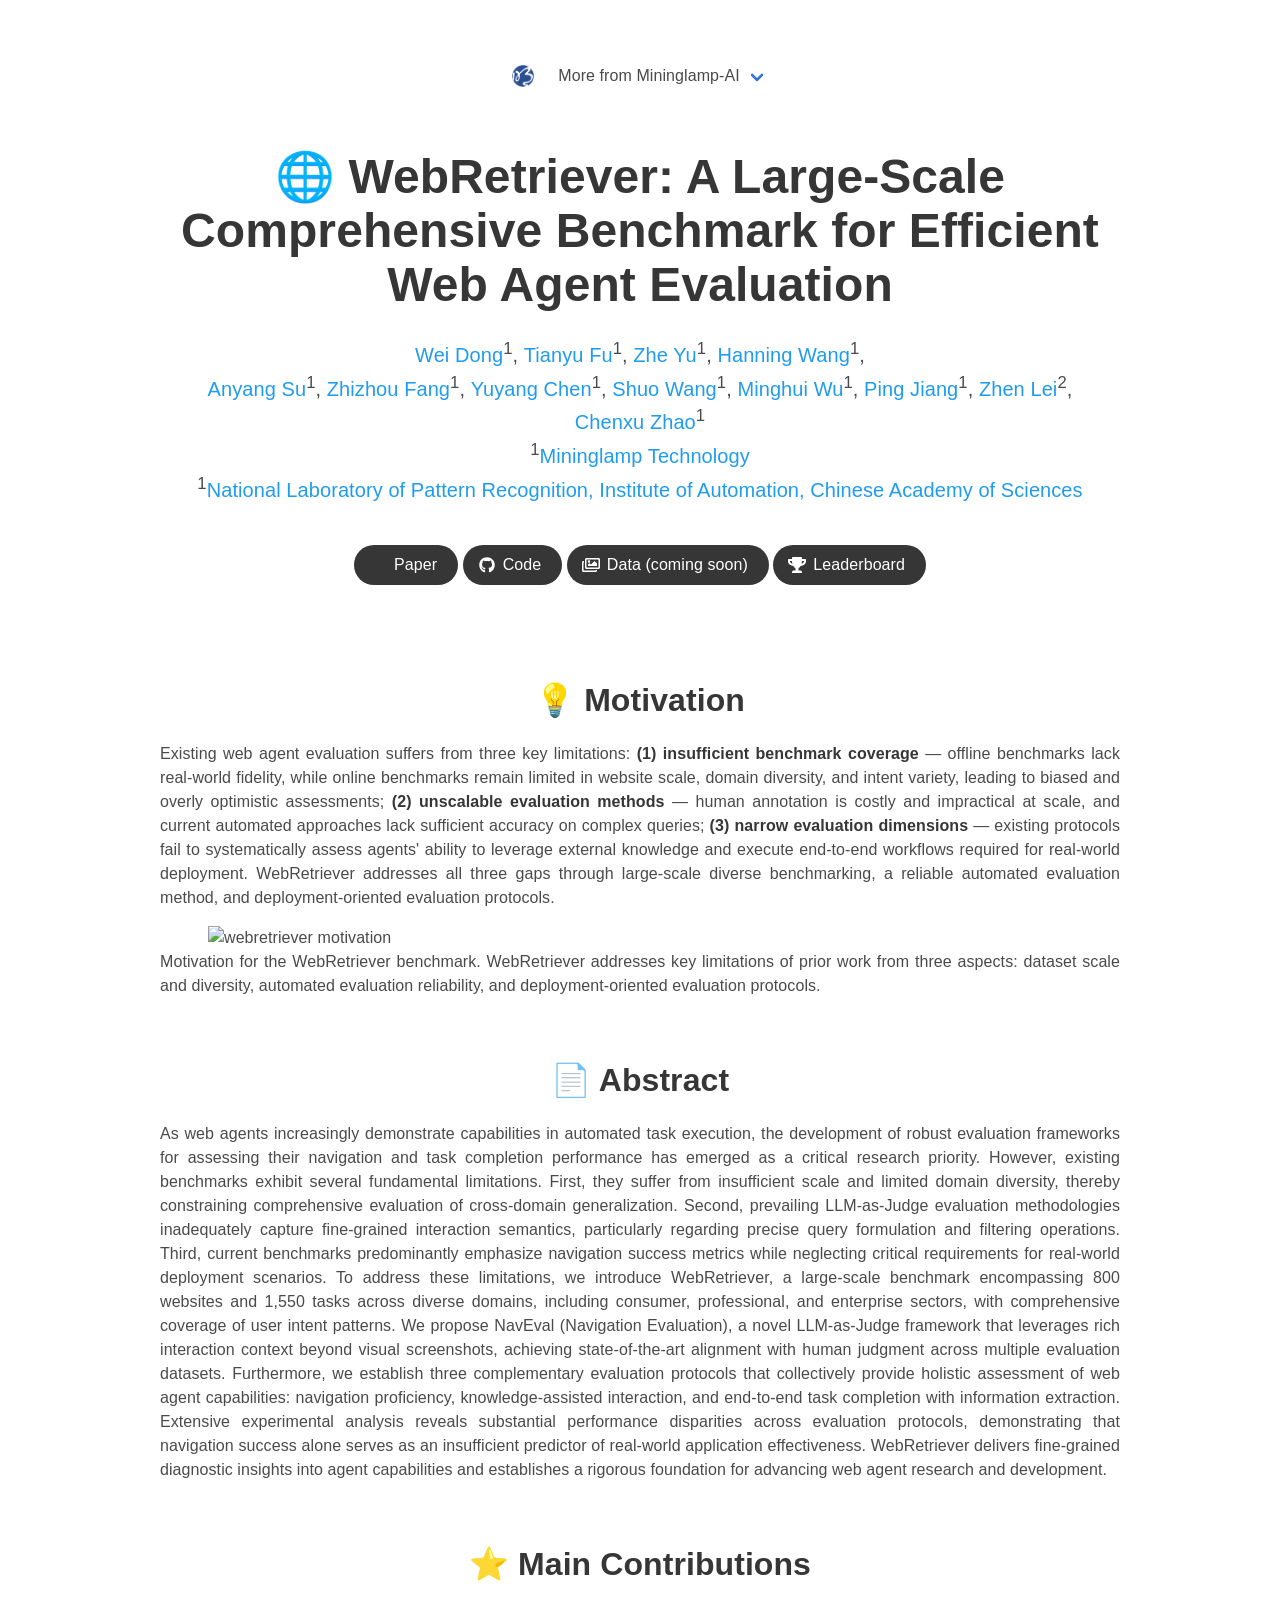
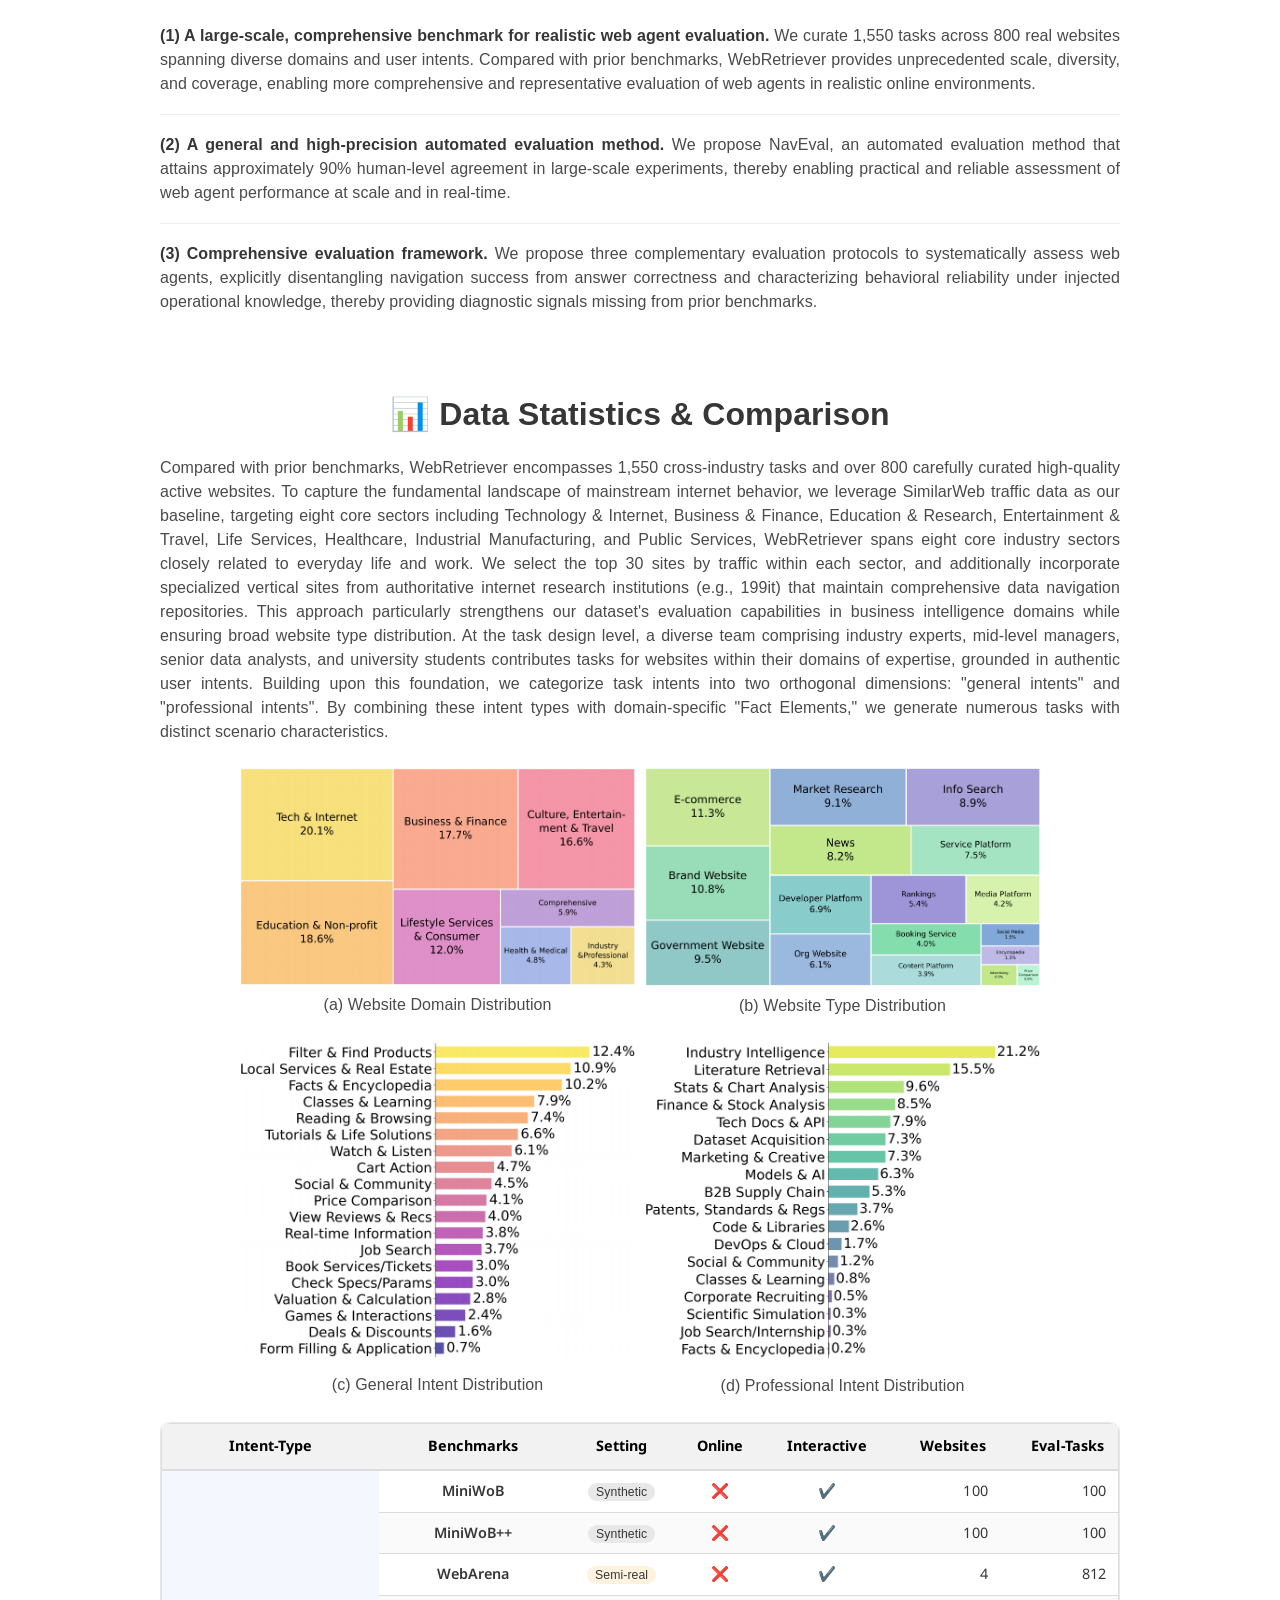
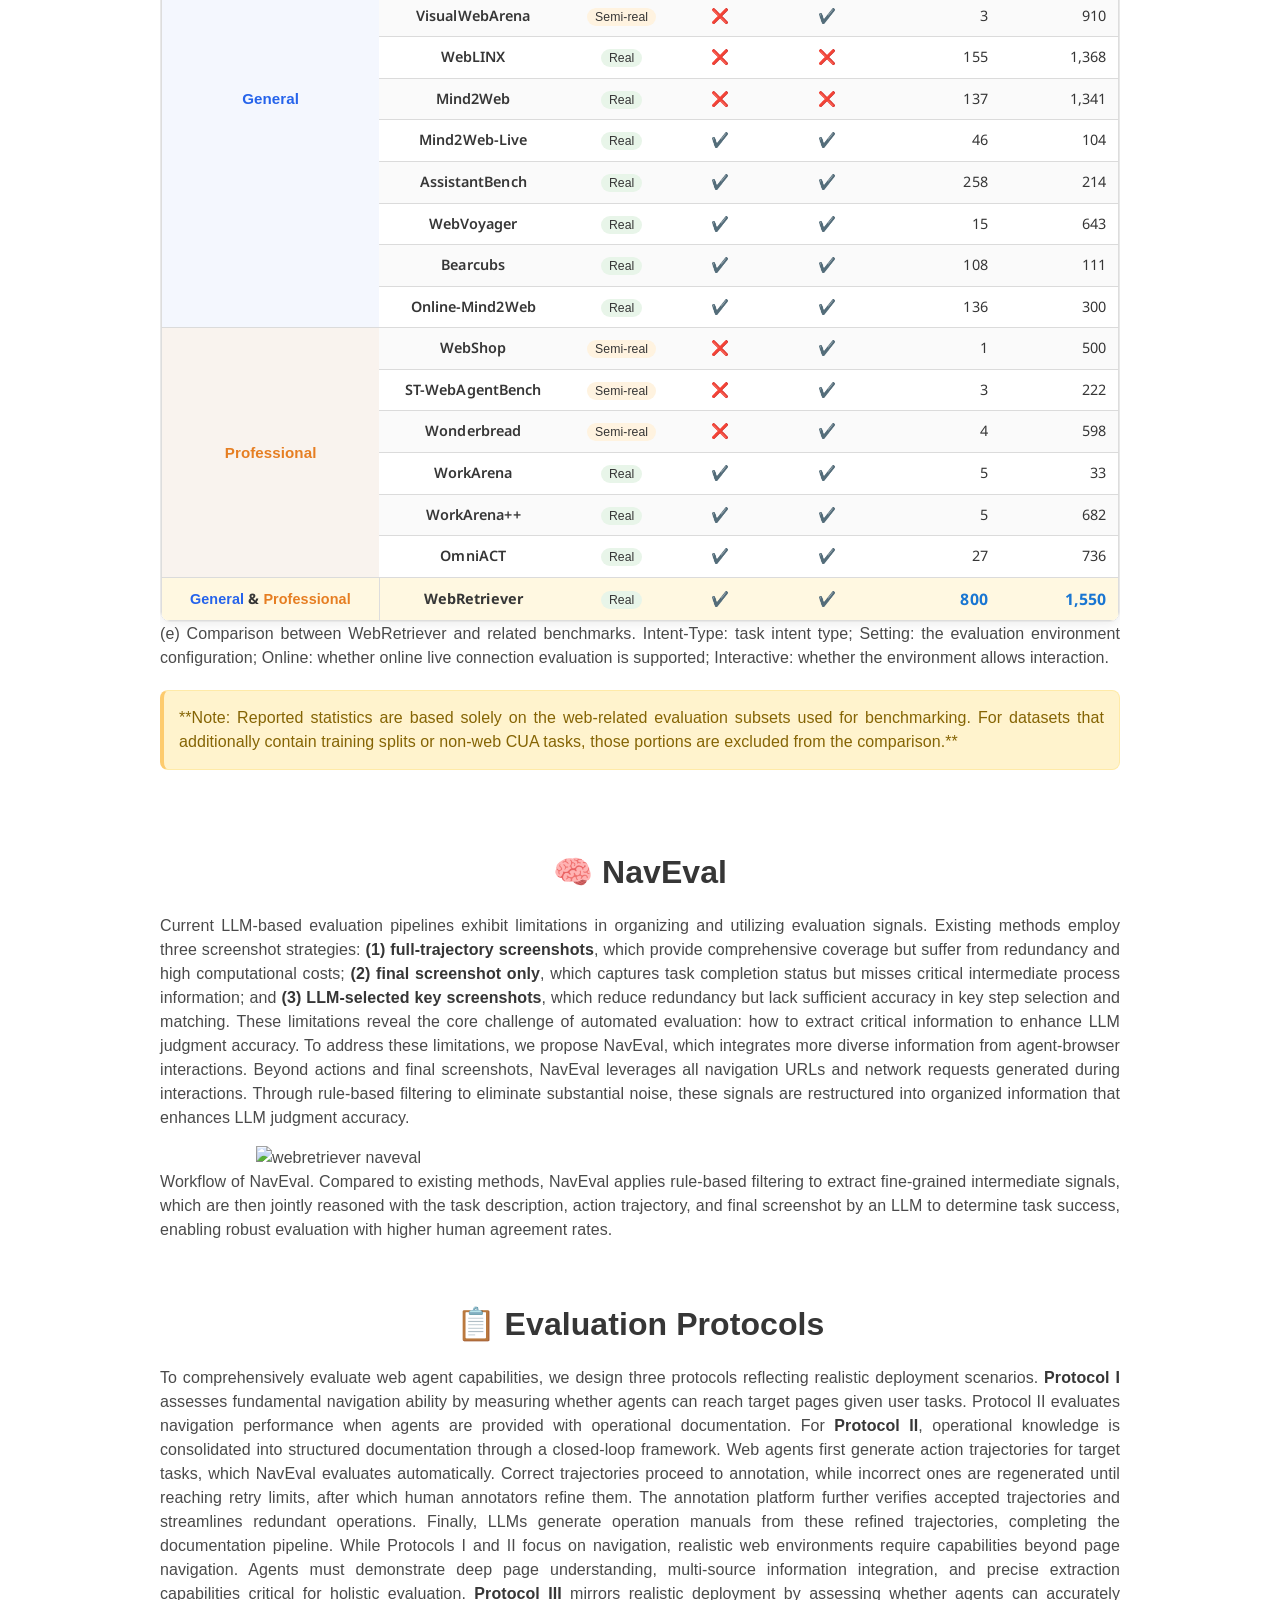
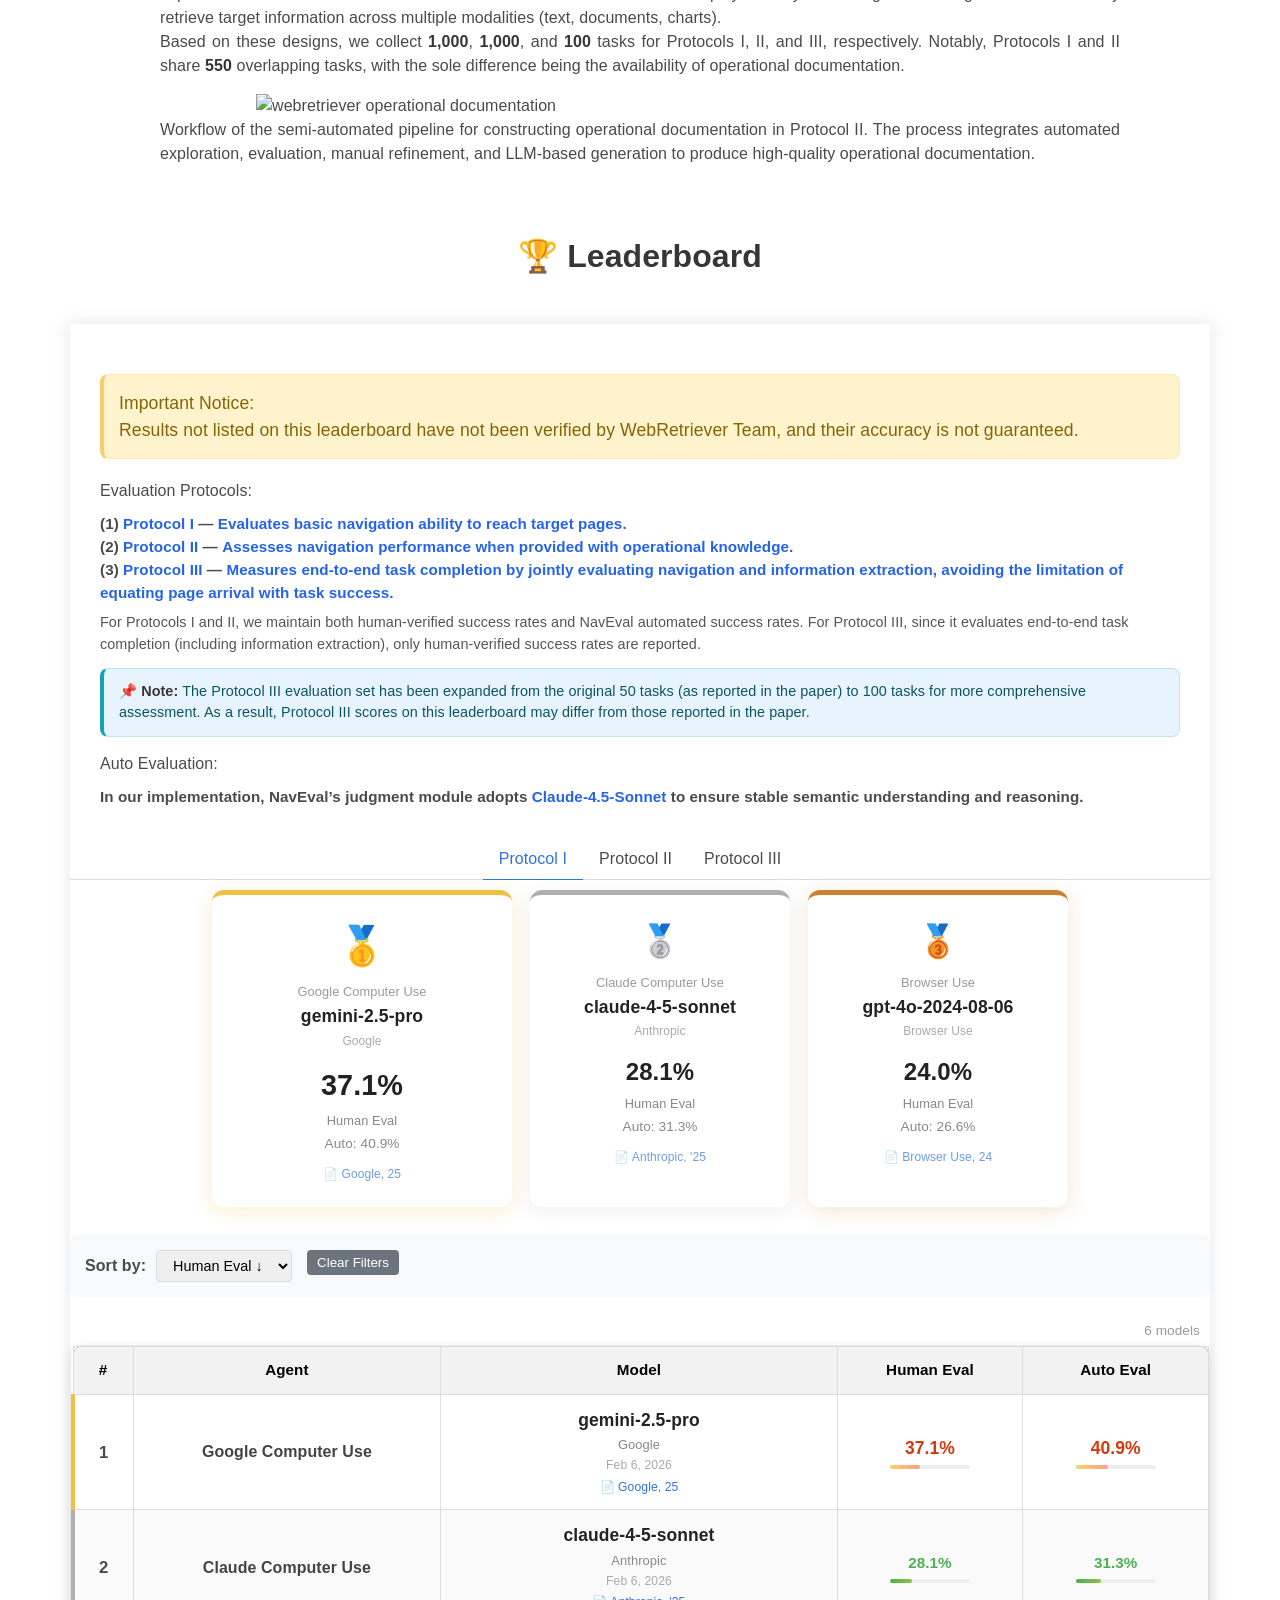
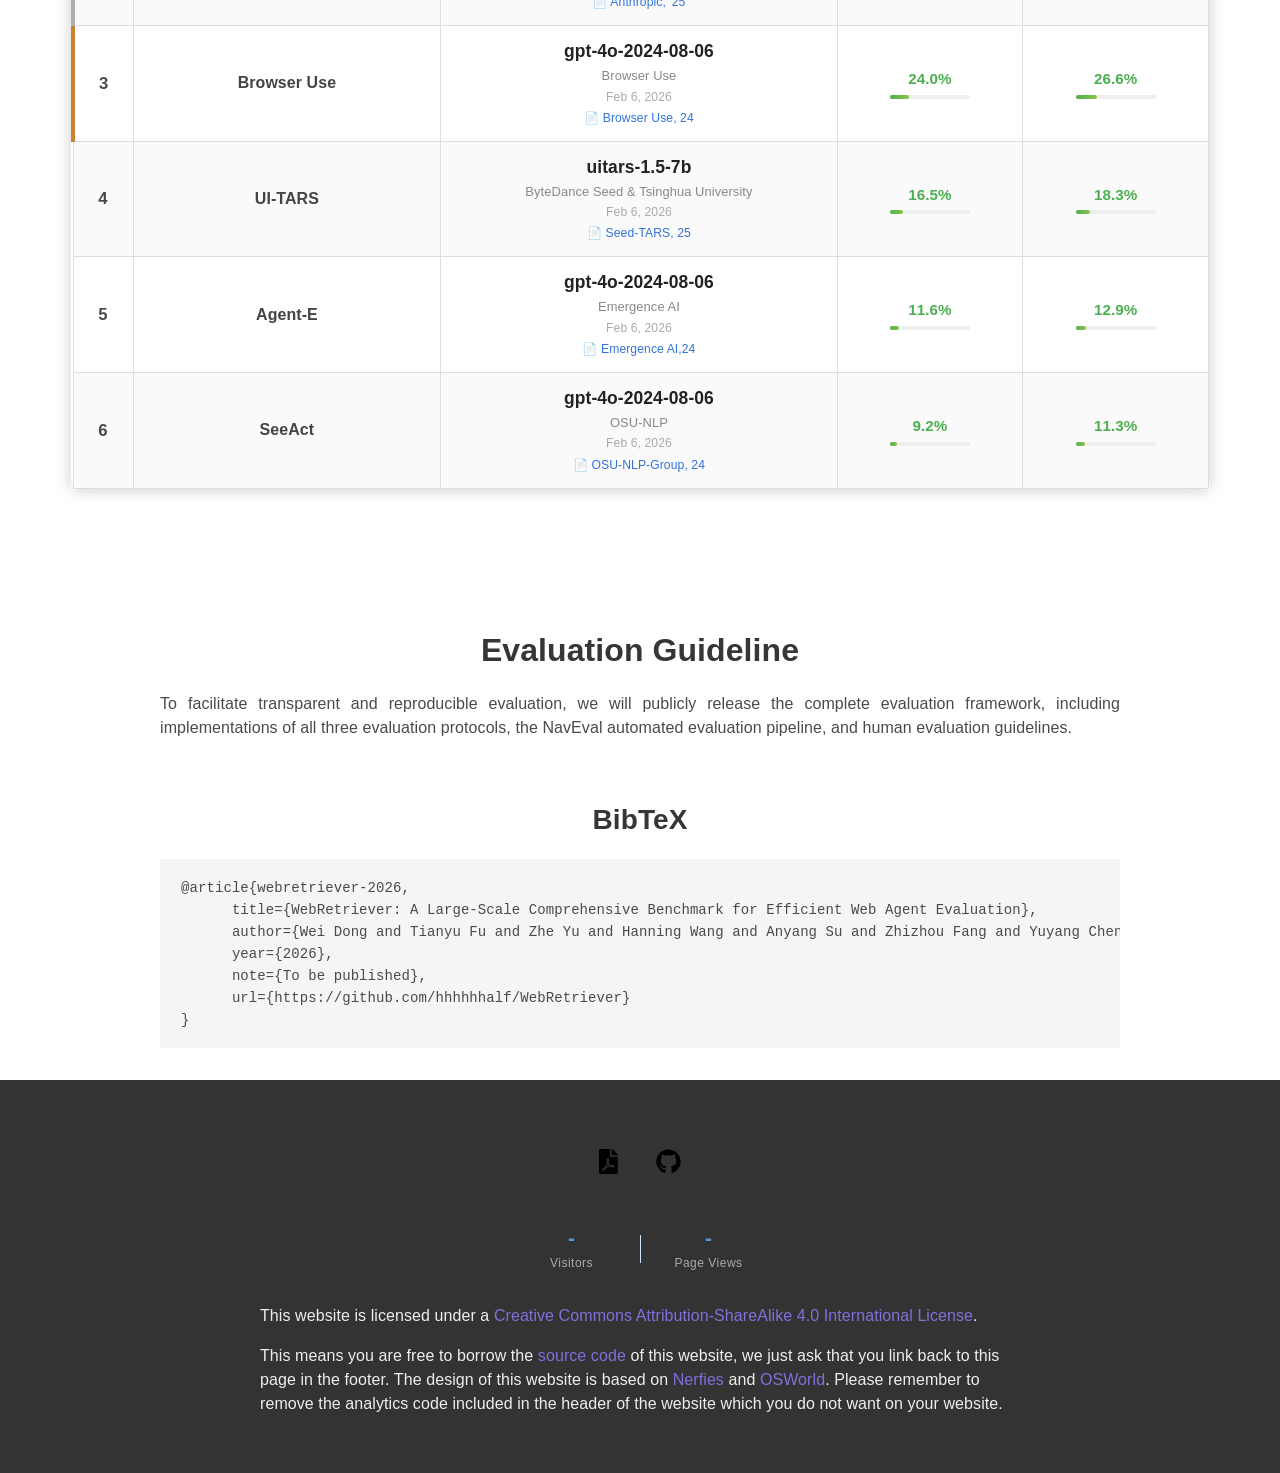
==== commit 740565db: "Update index.html" ====
--- a/docs/index.html
+++ b/docs/index.html
@@ -106,7 +106,7 @@
         <span aria-hidden="true"></span>
       </a>
     </div>
-    <!-- <div class="navbar-menu">
+    <div class="navbar-menu">
       <div class="navbar-start" style="flex-grow: 1; justify-content: center;">
         <a class="navbar-item" href="https://www.mininglamp.com/" target="_blank">
           <img src="static/images/mininglamp.png" alt="Mininglamp" style="height: 22px;">
@@ -146,7 +146,7 @@
         </div>
 
       </div>
-    </div> -->
+    </div>
   </nav>
 
   <section class="hero">
@@ -157,37 +157,38 @@
             <h1 class="title is-1 publication-title">
               🌐 WebRetriever: A Large-Scale Comprehensive Benchmark for Efficient Web Agent Evaluation
             </h1>
-            <!-- <div class="is-size-5 publication-authors">
+            <div class="is-size-5 publication-authors">
               <span class="author-block">
-                <a href="">Wei Dong</a><sup>1</sup>,</span>
+                <a>Wei Dong</a><sup>1</sup>,</span>
               <span class="author-block">
-                <a href="">Tianyu Fu</a><sup>1</sup>,</span>
+                <a>Tianyu Fu</a><sup>1</sup>,</span>
               <span class="author-block">
-                <a href="">Zhe Yu</a><sup>1</sup>,</span>
+                <a>Zhe Yu</a><sup>1</sup>,</span>
               <span class="author-block">
-                <a href="">Hanning Wang</a><sup>1</sup>,</span>
+                <a>Hanning Wang</a><sup>1</sup>,</span>
               <br>
               <span class="author-block">
-                <a href="">Anyang Su</a><sup>1</sup>,</span>
+                <a>Anyang Su</a><sup>1</sup>,</span>
               <span class="author-block">
-                <a href="">Zhizhou Fang</a><sup>1</sup>,</span>
+                <a>Zhizhou Fang</a><sup>1</sup>,</span>
               <span class="author-block">
-                <a href="">Yuyang Chen</a><sup>1</sup>,</span>
+                <a>Yuyang Chen</a><sup>1</sup>,</span>
               <span class="author-block">
-                <a href="">Shuo Wang</a><sup>1</sup>,</span>
+                <a>Shuo Wang</a><sup>1</sup>,</span>
               <span class="author-block">
-                <a href="">Minghui Wu</a><sup>1</sup>,</span>
+                <a>Minghui Wu</a><sup>1</sup>,</span>
               <span class="author-block">
-                <a href="">Ping Jiang</a><sup>1</sup>,</span>
+                <a>Ping Jiang</a><sup>1</sup>,</span>
               <span class="author-block">
-                <a href="">Zhen Lei</a><sup>1</sup>,</span>
+                <a>Zhen Lei</a><sup>2</sup>,</span>
               <span class="author-block">
-                <a href="">Chenxu Zhao</a><sup>1</sup></span>
-            </div> -->
-
-            <!-- <div class="is-size-5 publication-authors">
+                <a>Chenxu Zhao</a><sup>1</sup></span>
+            </div>
+
+            <div class="is-size-5 publication-authors">
               <span class="author-block"><sup>1</sup><a href="https://www.mininglamp.com/" target="_blank">Mininglamp Technology</a></span>
-            </div> -->
+              <span class="author-block"><sup>1</sup><a>National Laboratory of Pattern Recognition, Institute of Automation, Chinese Academy of Sciences</a></span>
+            </div>
 
             <br>
 
@@ -1071,7 +1072,7 @@
   </section>
   
 
-  <!-- <section class="section" id="BibTeX">
+  <section class="section" id="BibTeX">
     <div class="container is-max-desktop content">
       <h2 class="title">BibTeX</h2>
       <pre><code>@article{webretriever-2026,
@@ -1082,7 +1083,7 @@
       url={https://github.com/hhhhhhalf/WebRetriever}
 }</code></pre>
     </div>
-  </section> -->
+  </section>
 
 
   <footer class="footer">
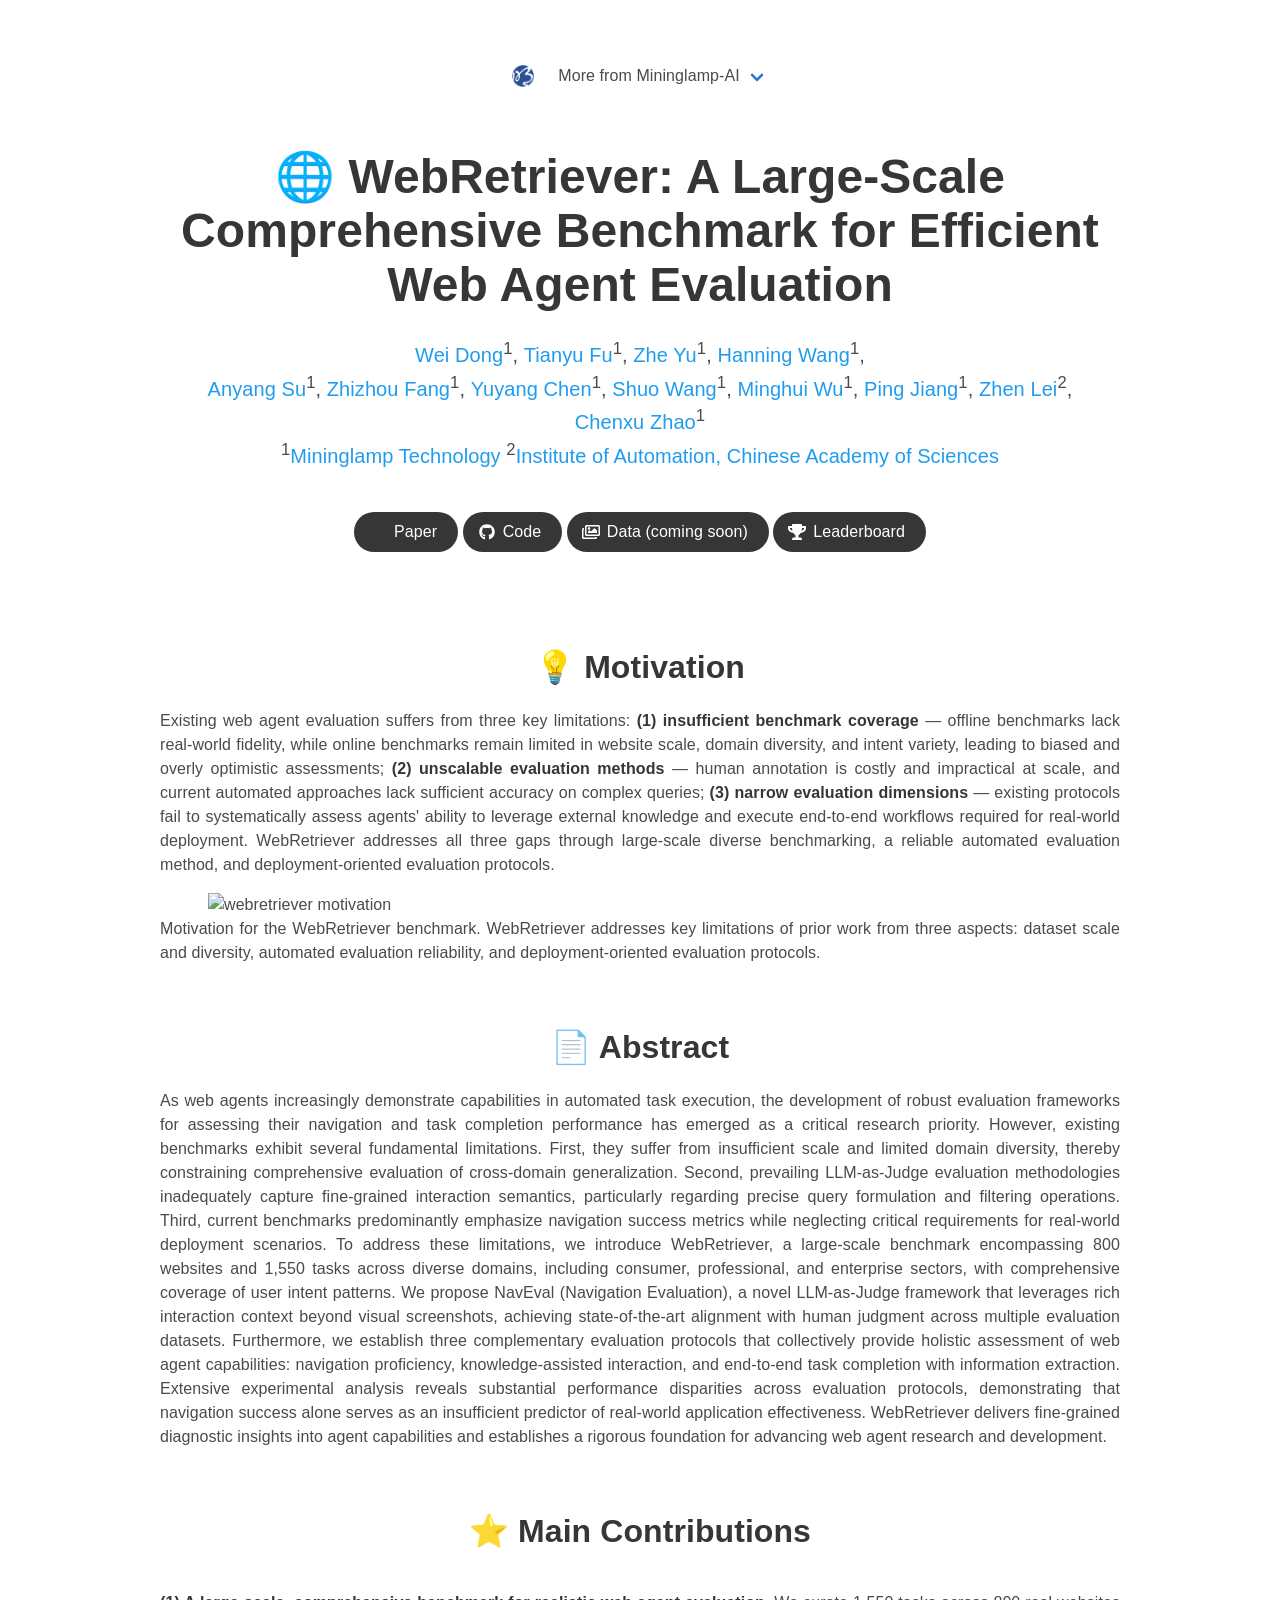
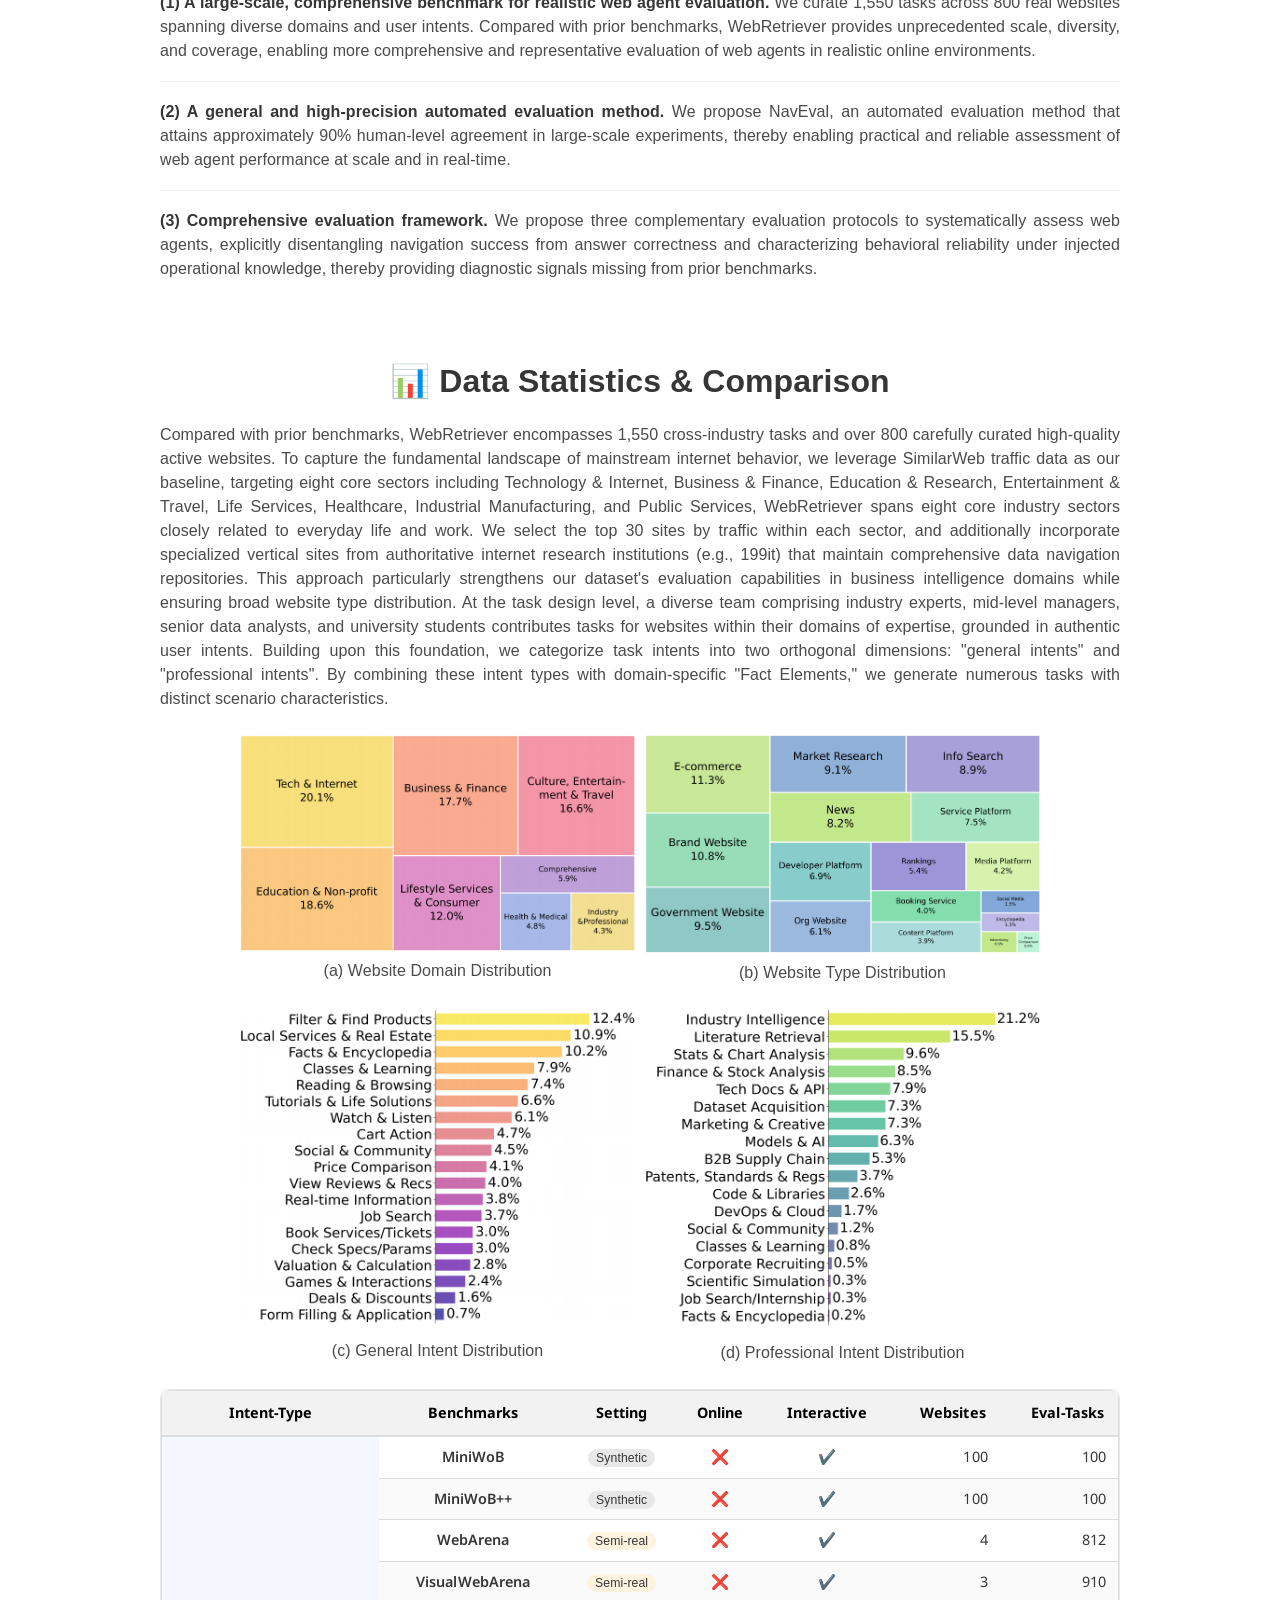
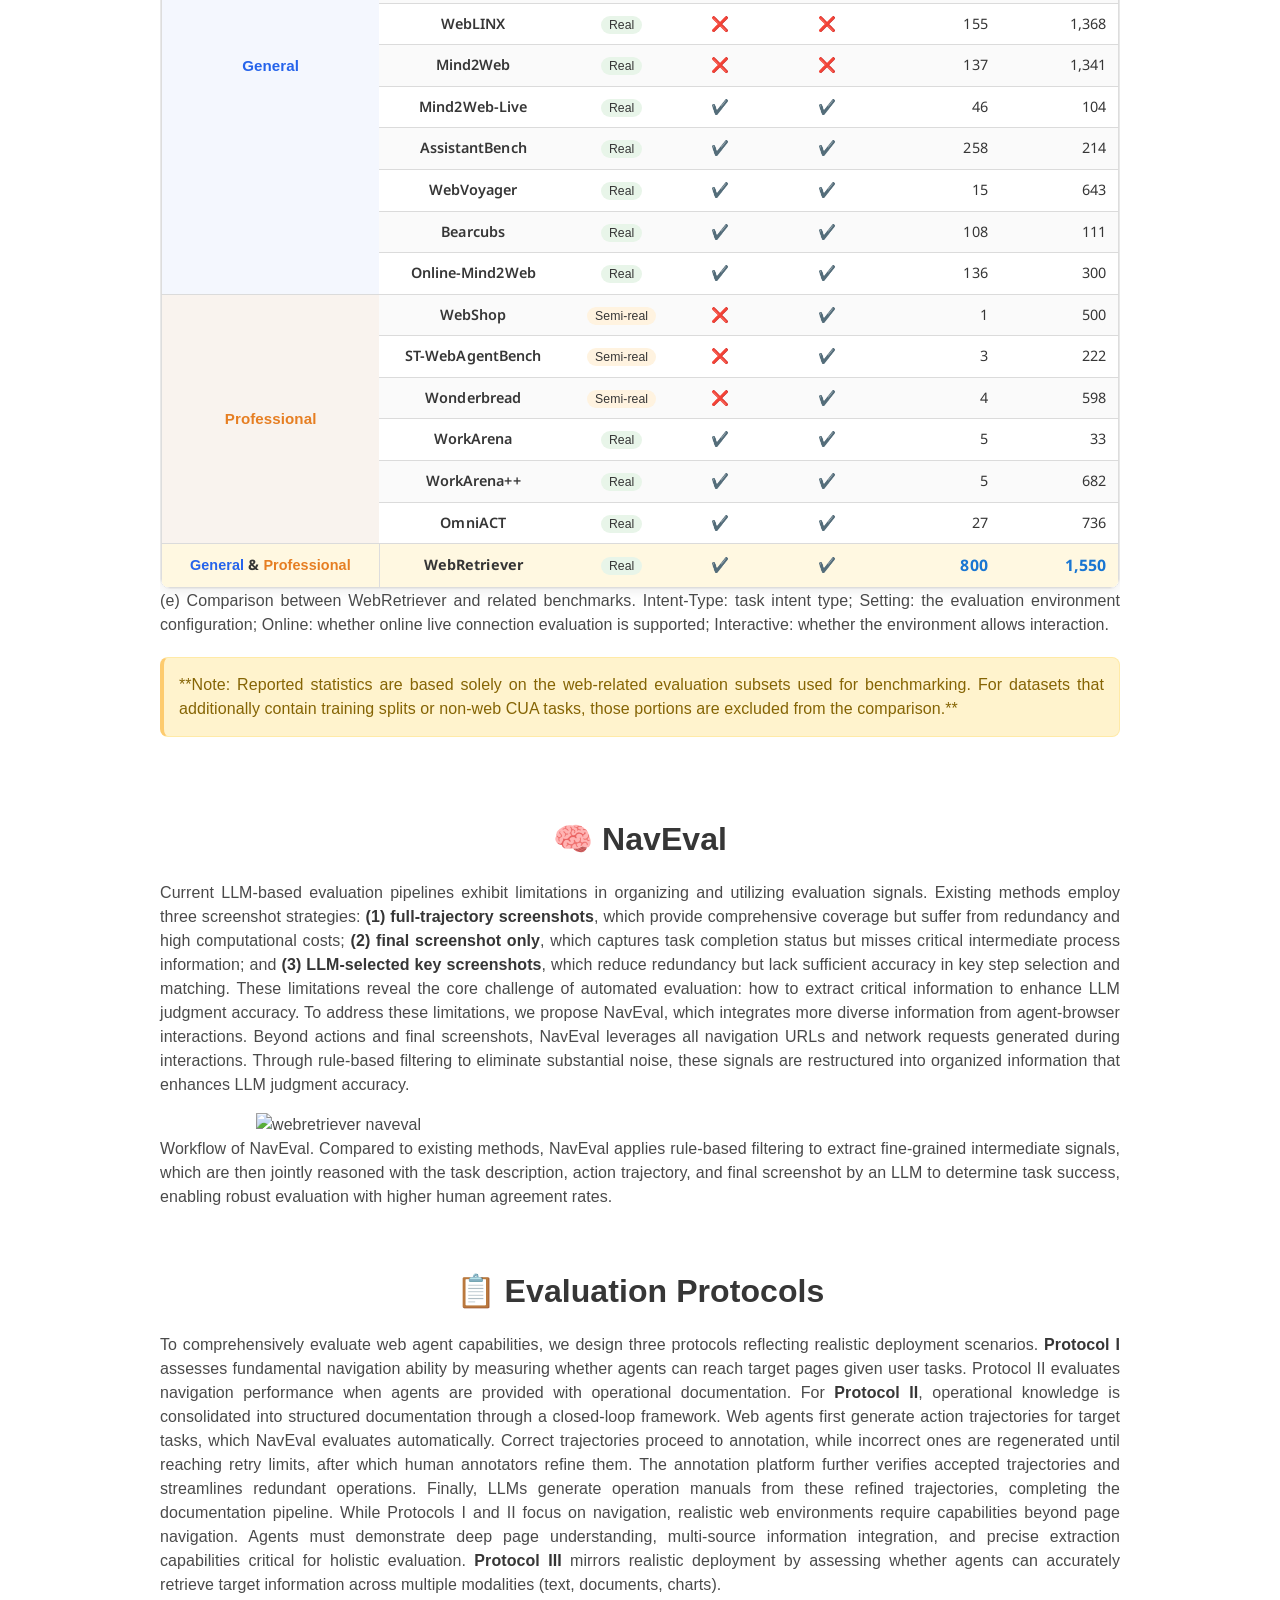
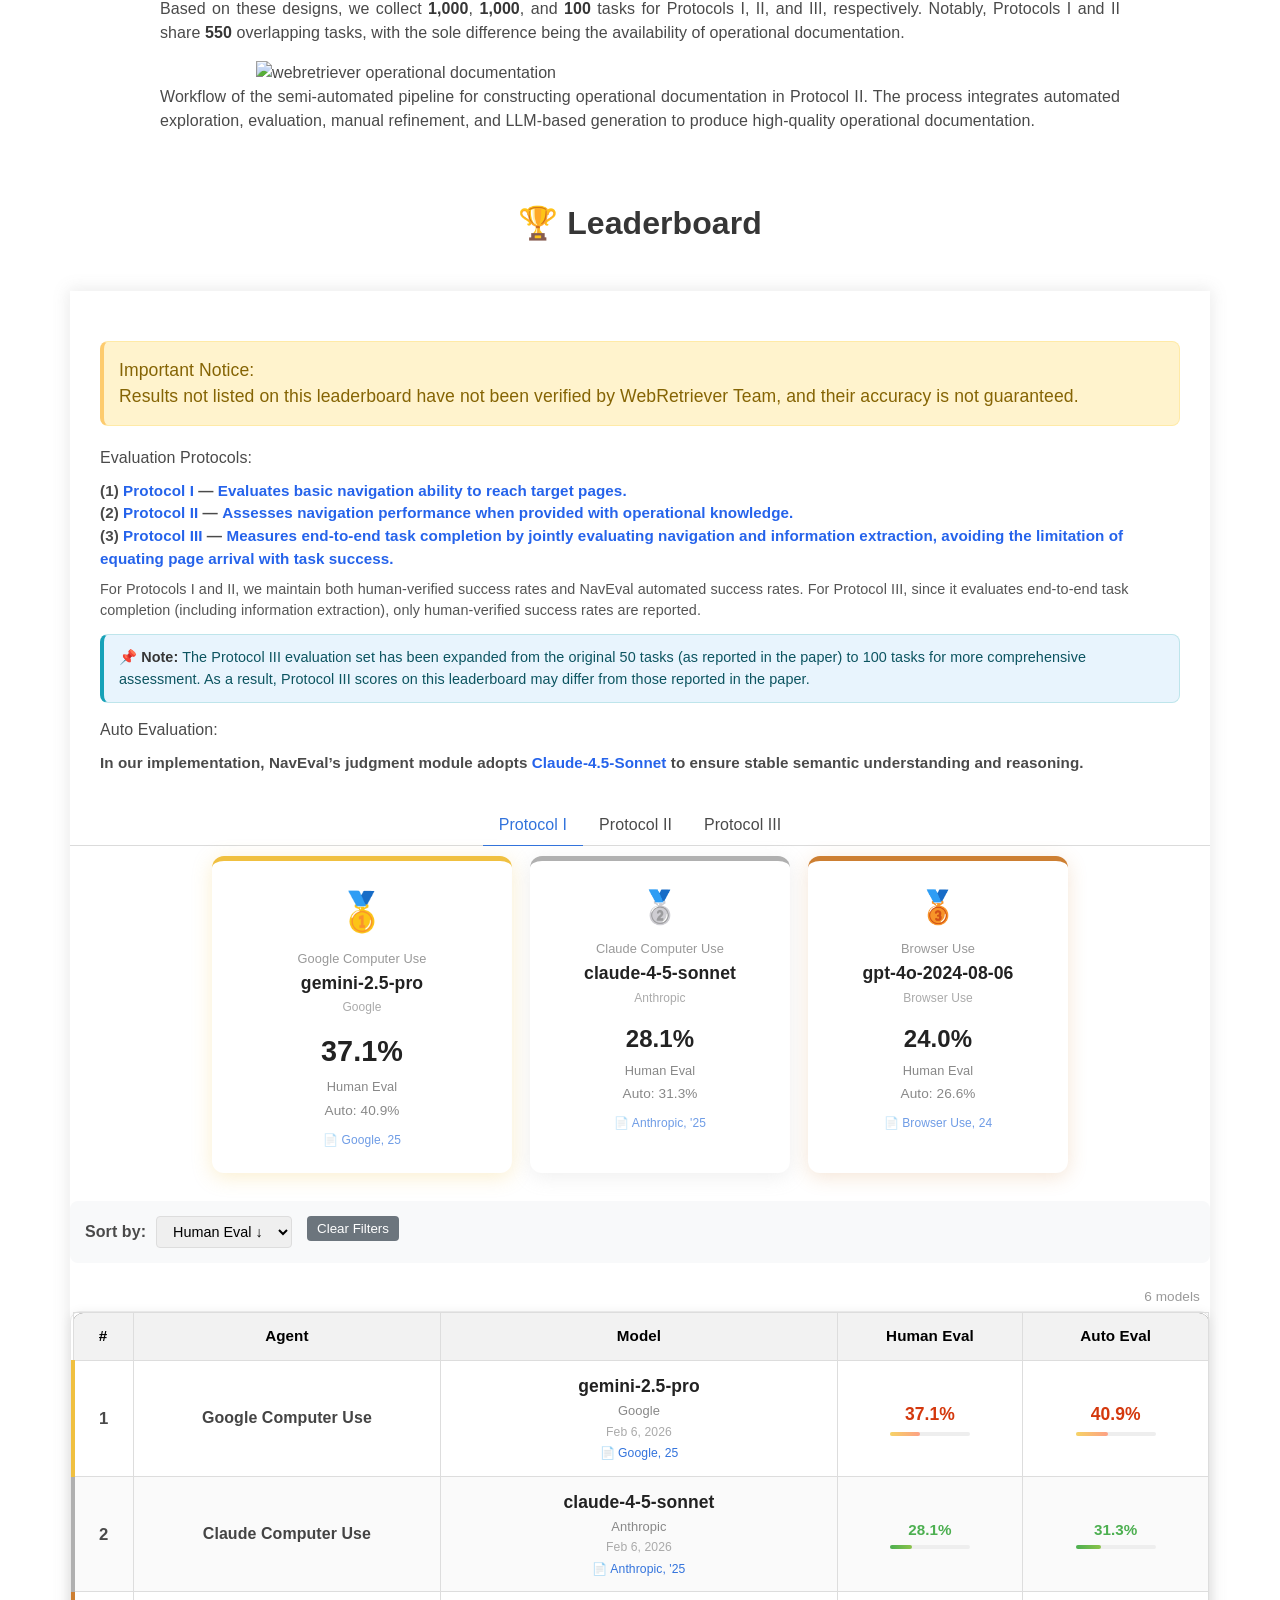
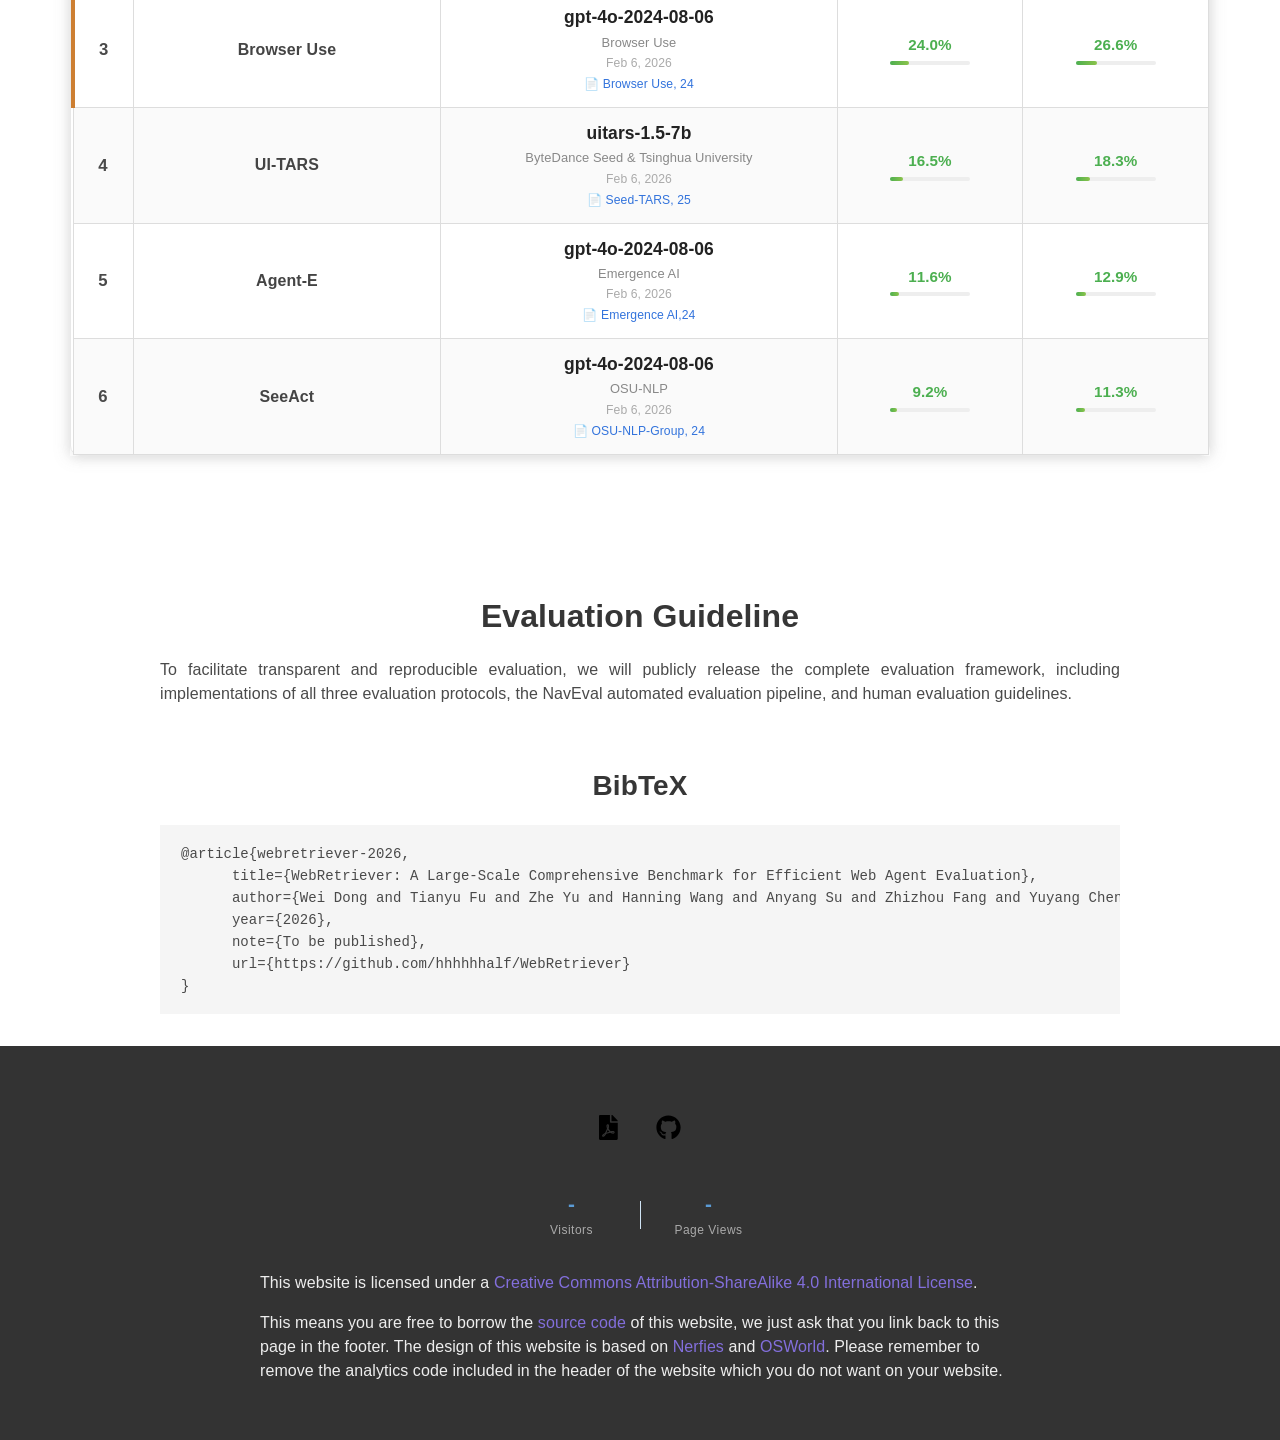
==== commit adab7900: "Update index.html" ====
--- a/docs/index.html
+++ b/docs/index.html
@@ -187,7 +187,7 @@
 
             <div class="is-size-5 publication-authors">
               <span class="author-block"><sup>1</sup><a href="https://www.mininglamp.com/" target="_blank">Mininglamp Technology</a></span>
-              <span class="author-block"><sup>1</sup><a>National Laboratory of Pattern Recognition, Institute of Automation, Chinese Academy of Sciences</a></span>
+              <span class="author-block"><sup>2</sup><a>Institute of Automation, Chinese Academy of Sciences</a></span>
             </div>
 
             <br>
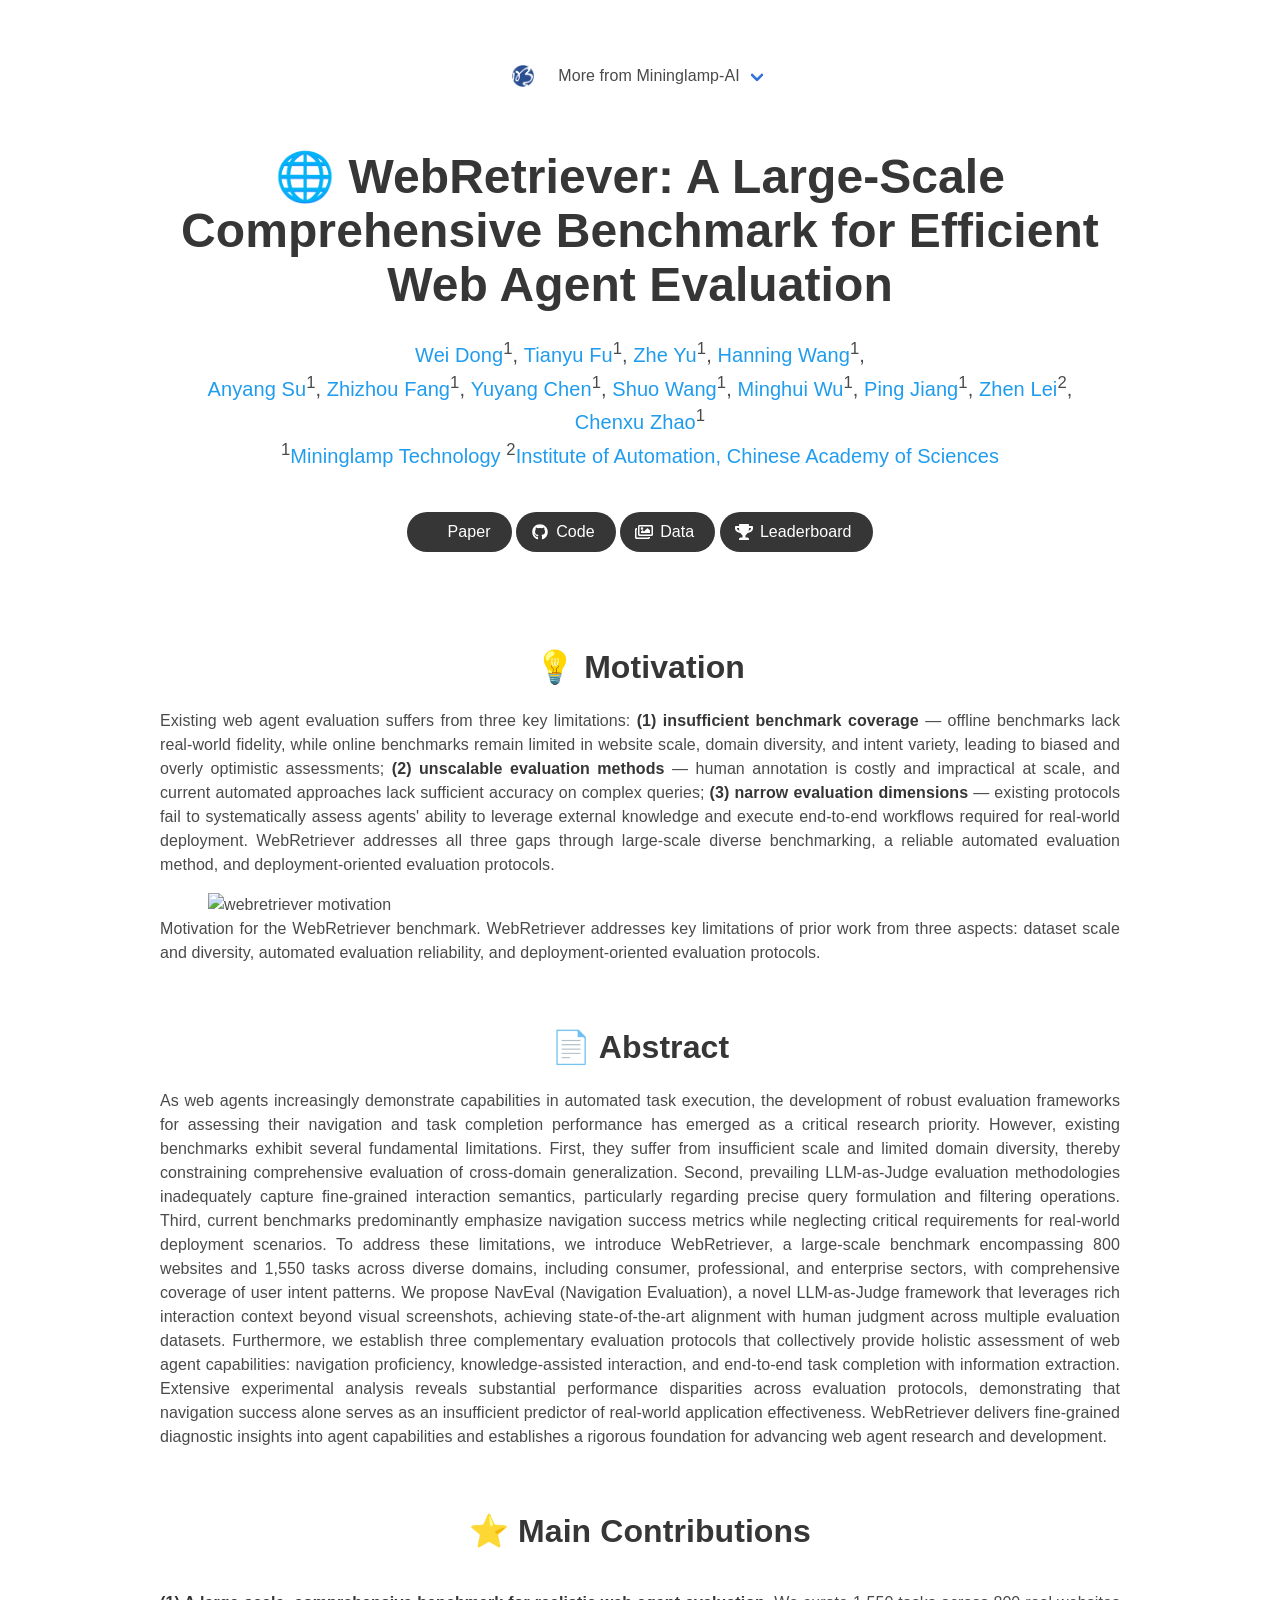
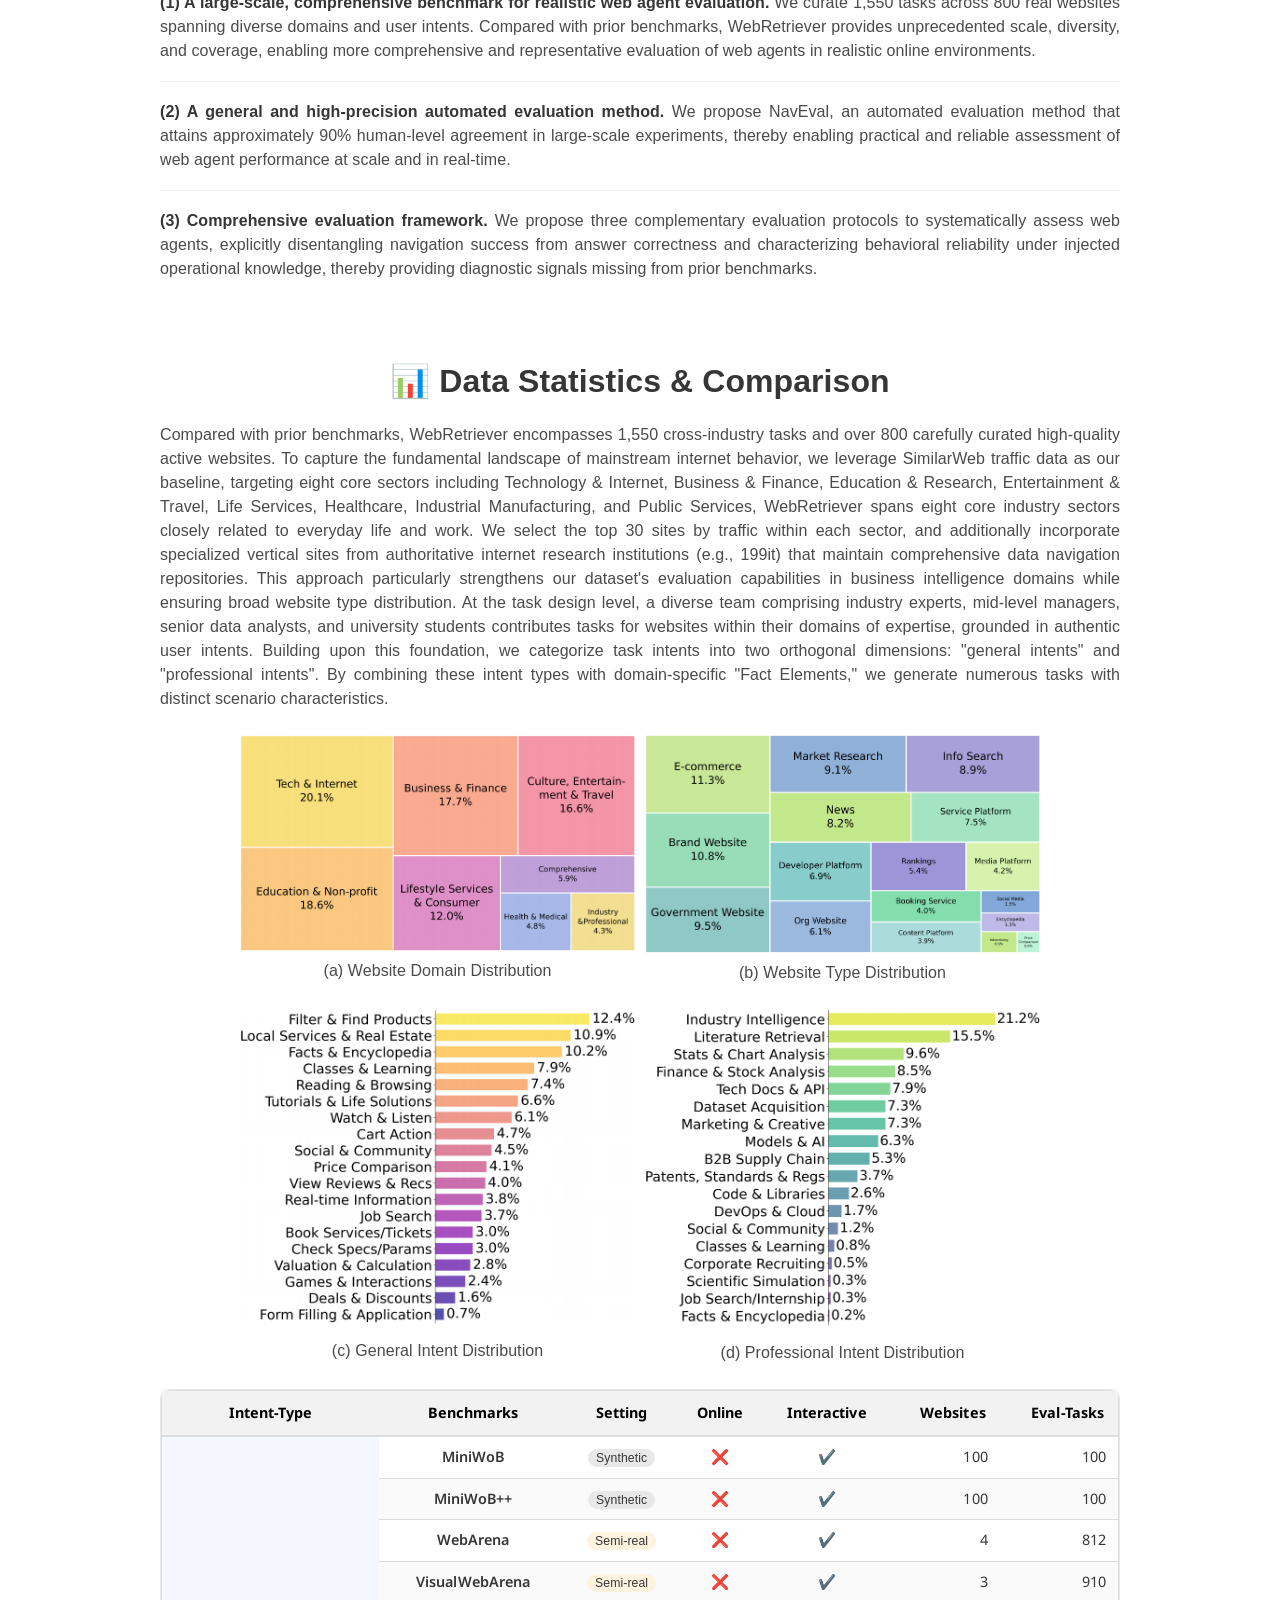
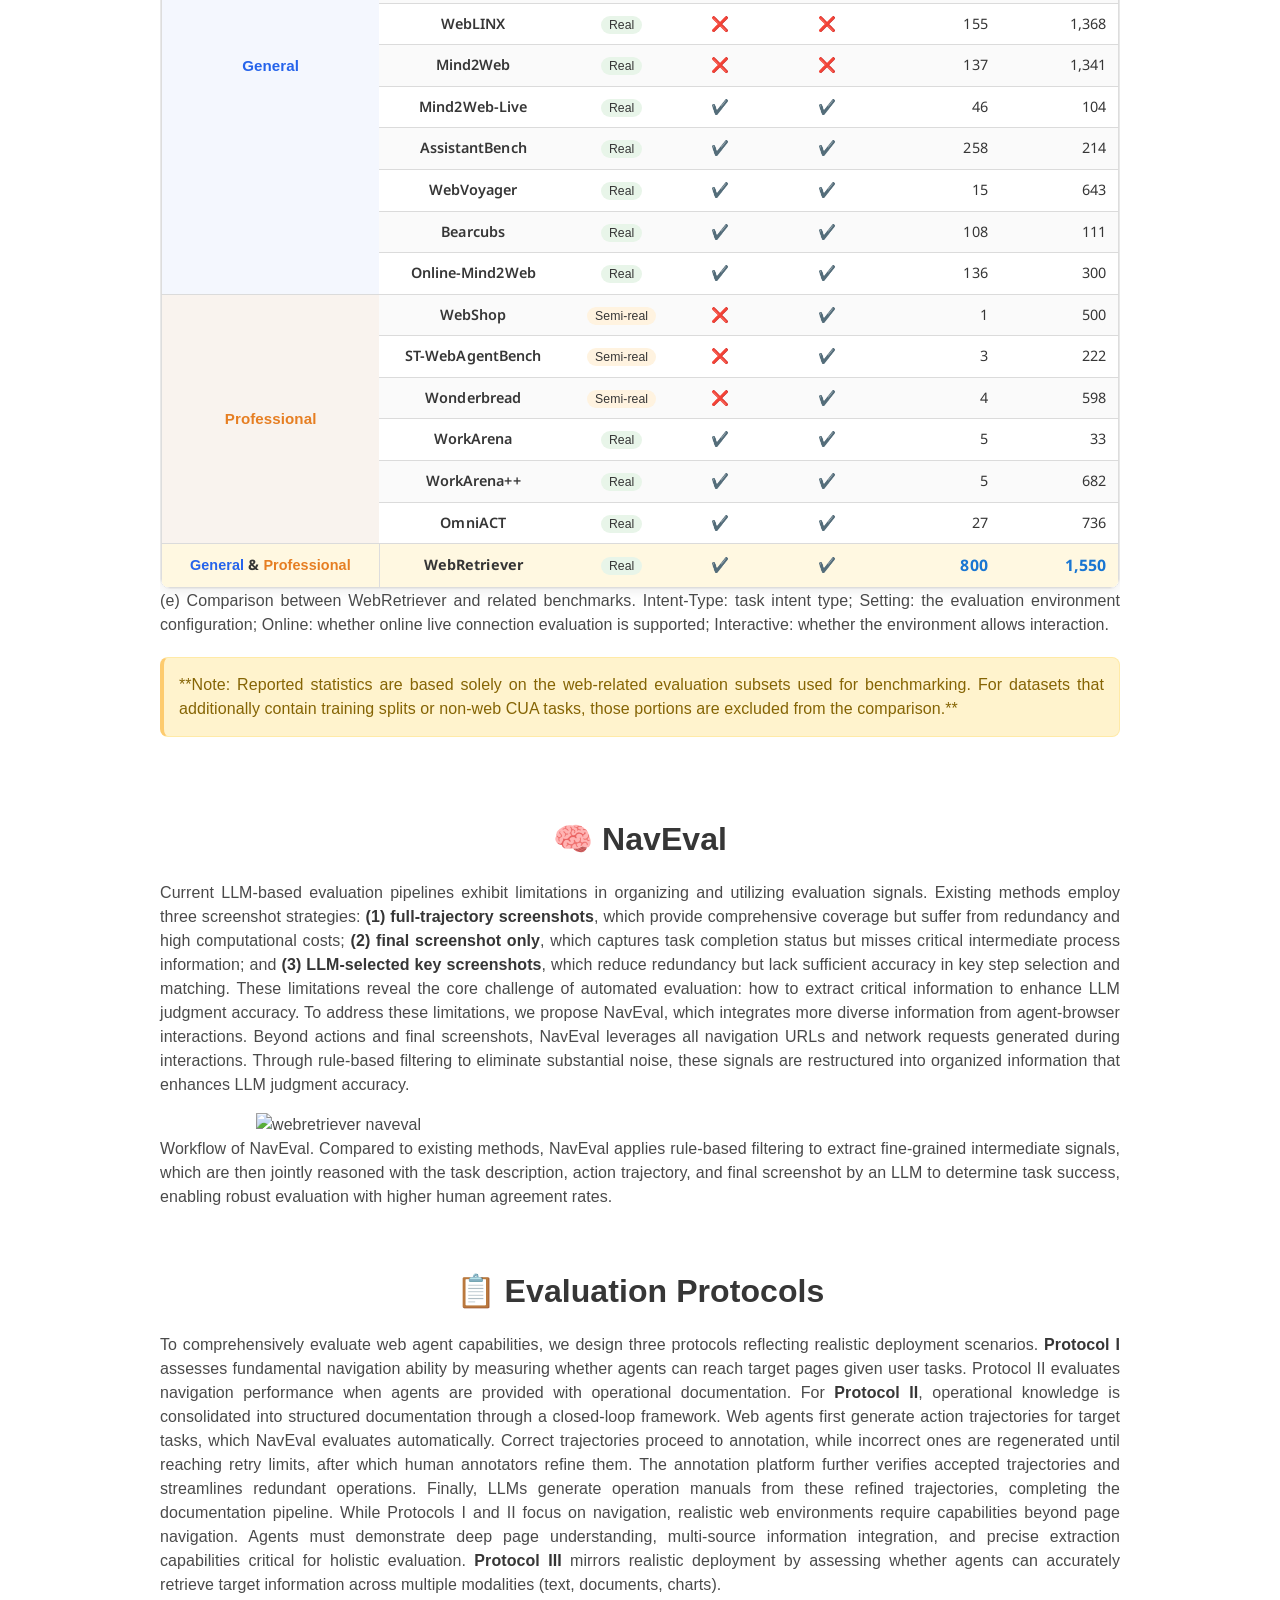
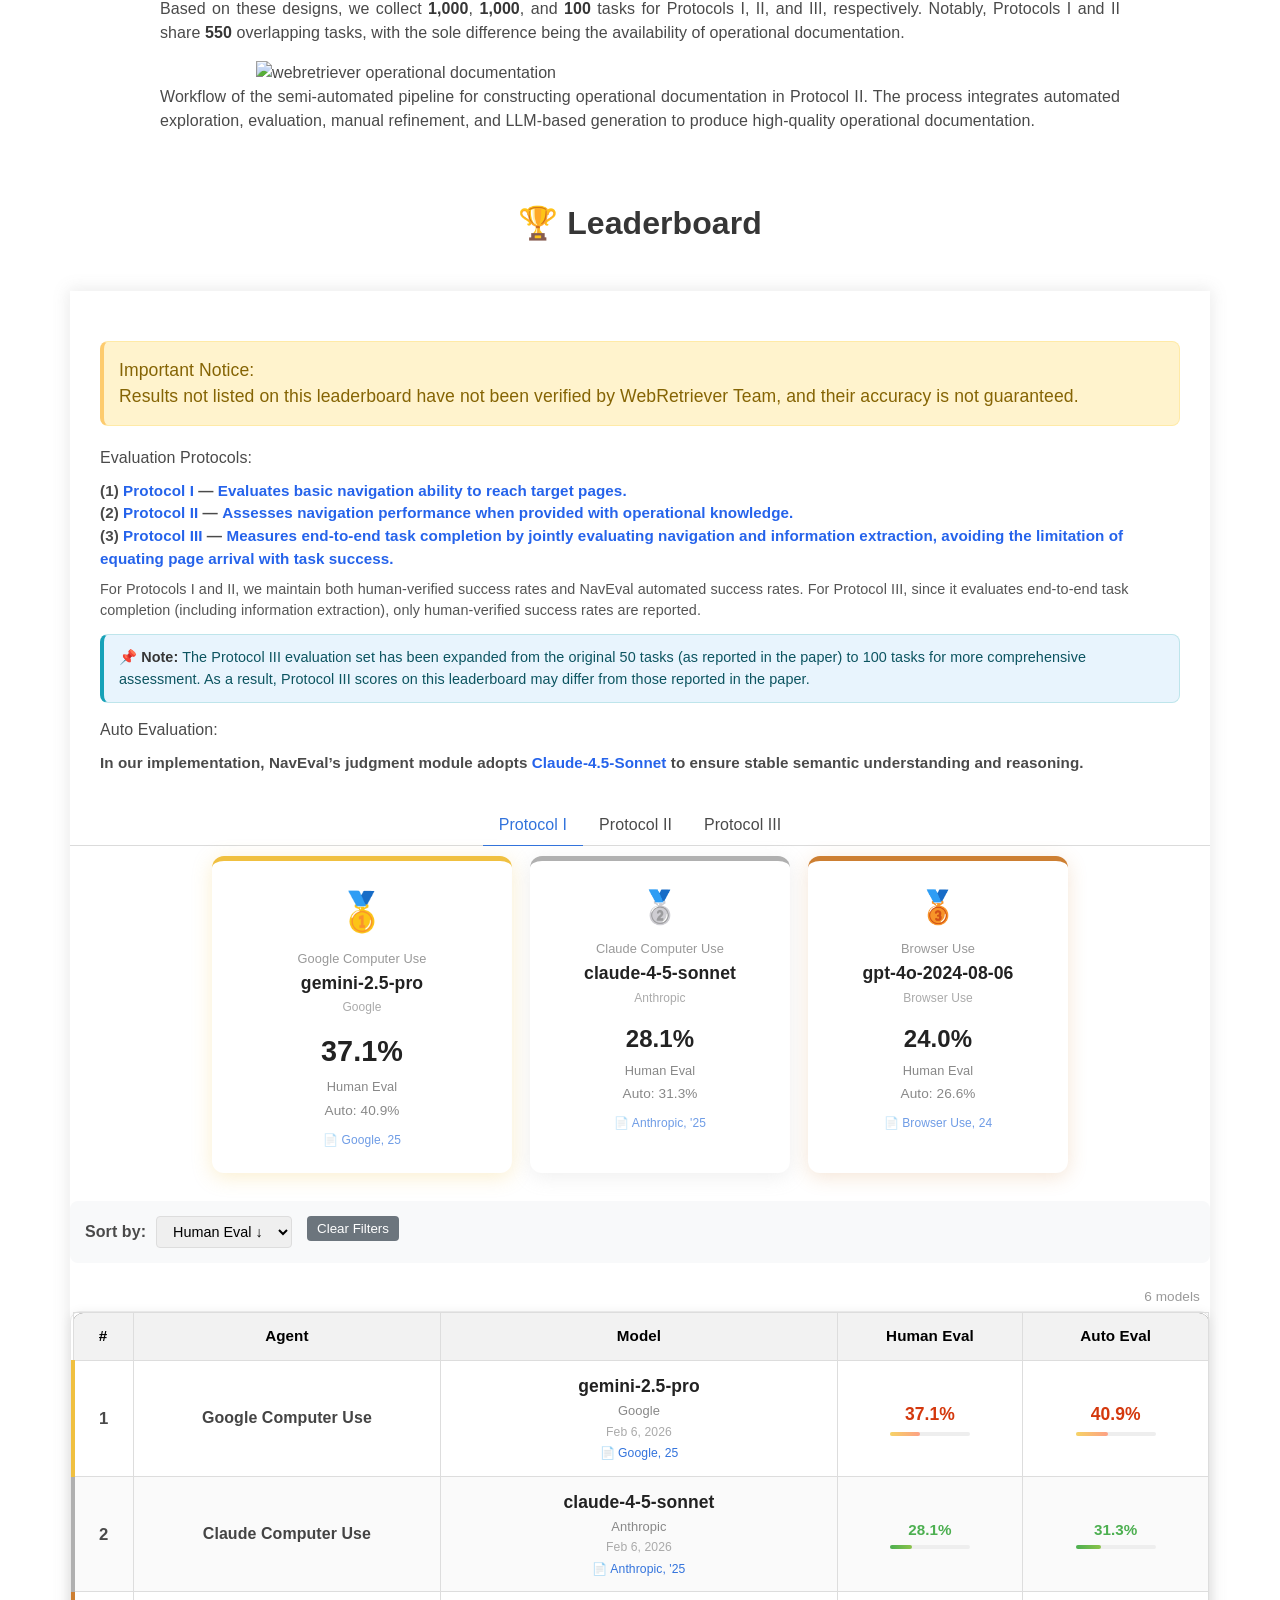
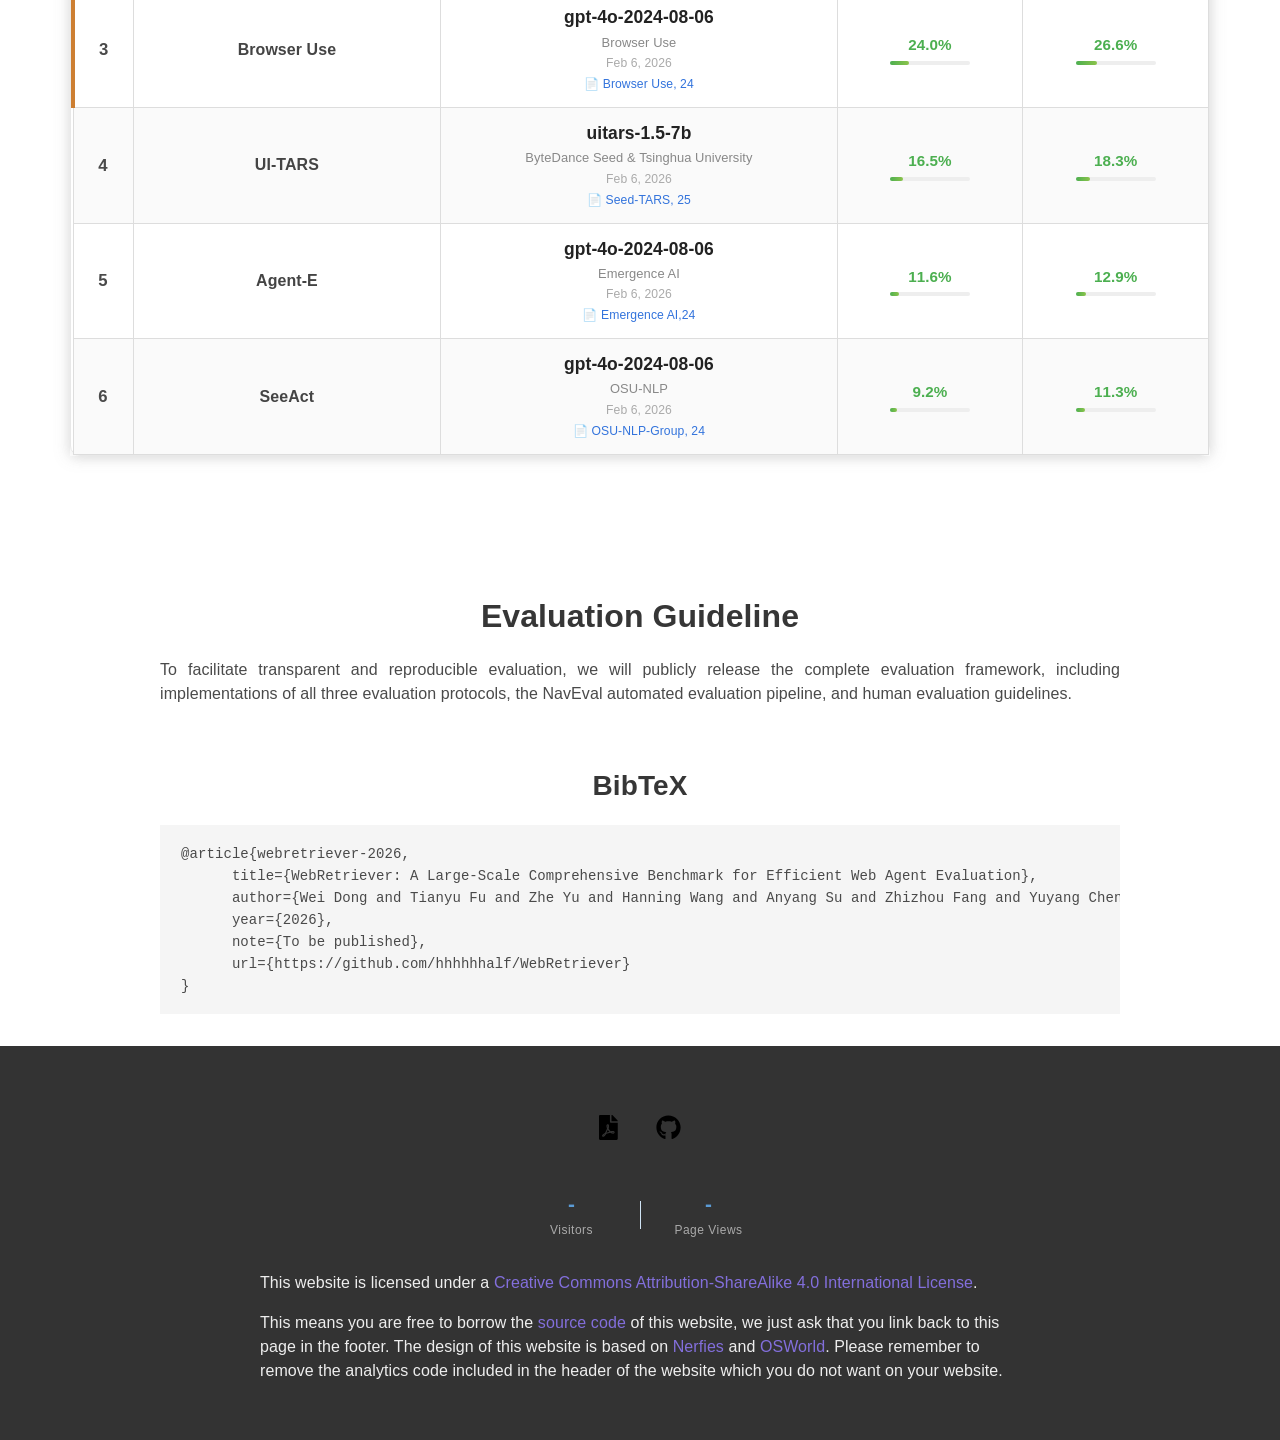
==== commit f0ce4039: "Update index.html" ====
--- a/docs/index.html
+++ b/docs/index.html
@@ -215,12 +215,12 @@
                 </span>
                 <!-- Dataset Link. -->
                 <span class="link-block">
-                  <a href=""
+                  <a href="https://huggingface.co/datasets/Mininglamp-2718/WebRetriever"
                     class="external-link button is-normal is-rounded is-dark" target="_blank">
                     <span class="icon">
                       <i class="far fa-images"></i>
                     </span>
-                    <span>Data (coming soon)</span>
+                    <span>Data</span>
                   </a>
                 </span>
                 <!-- Leaderboard Link. -->
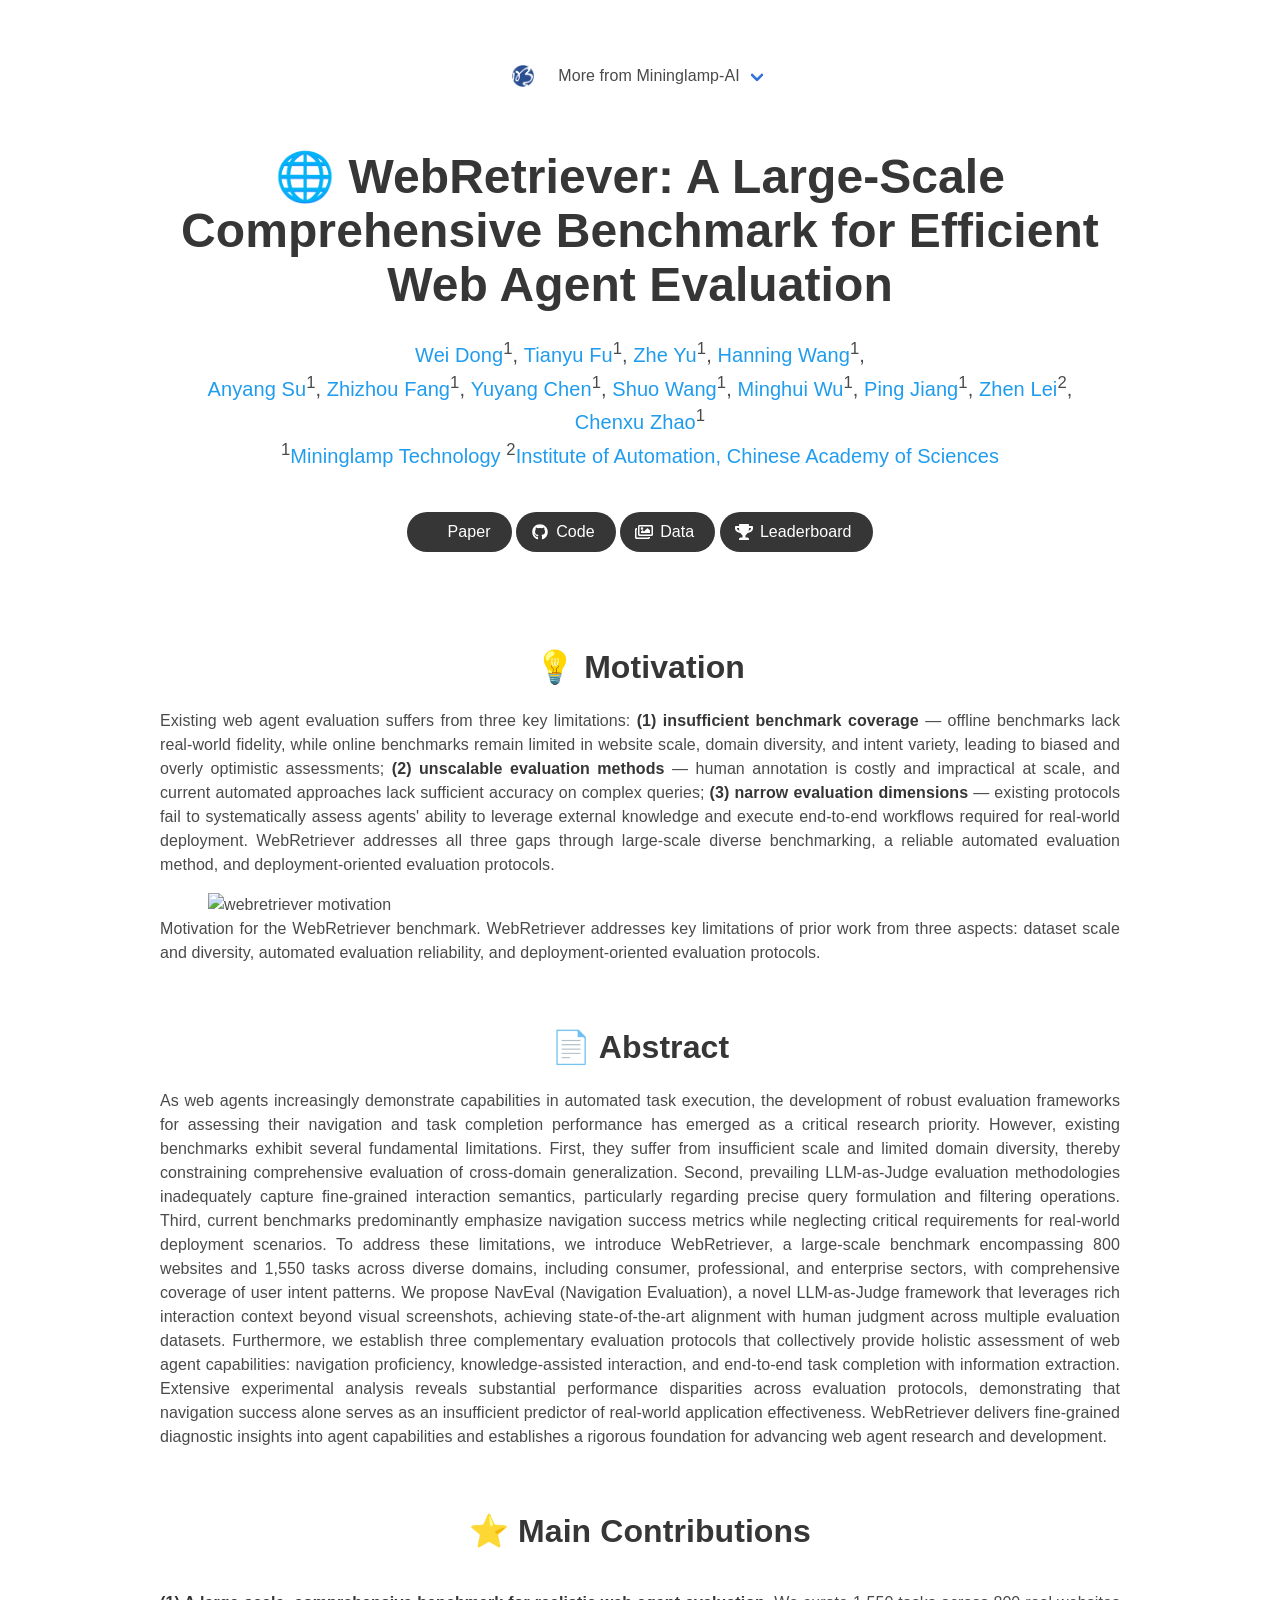
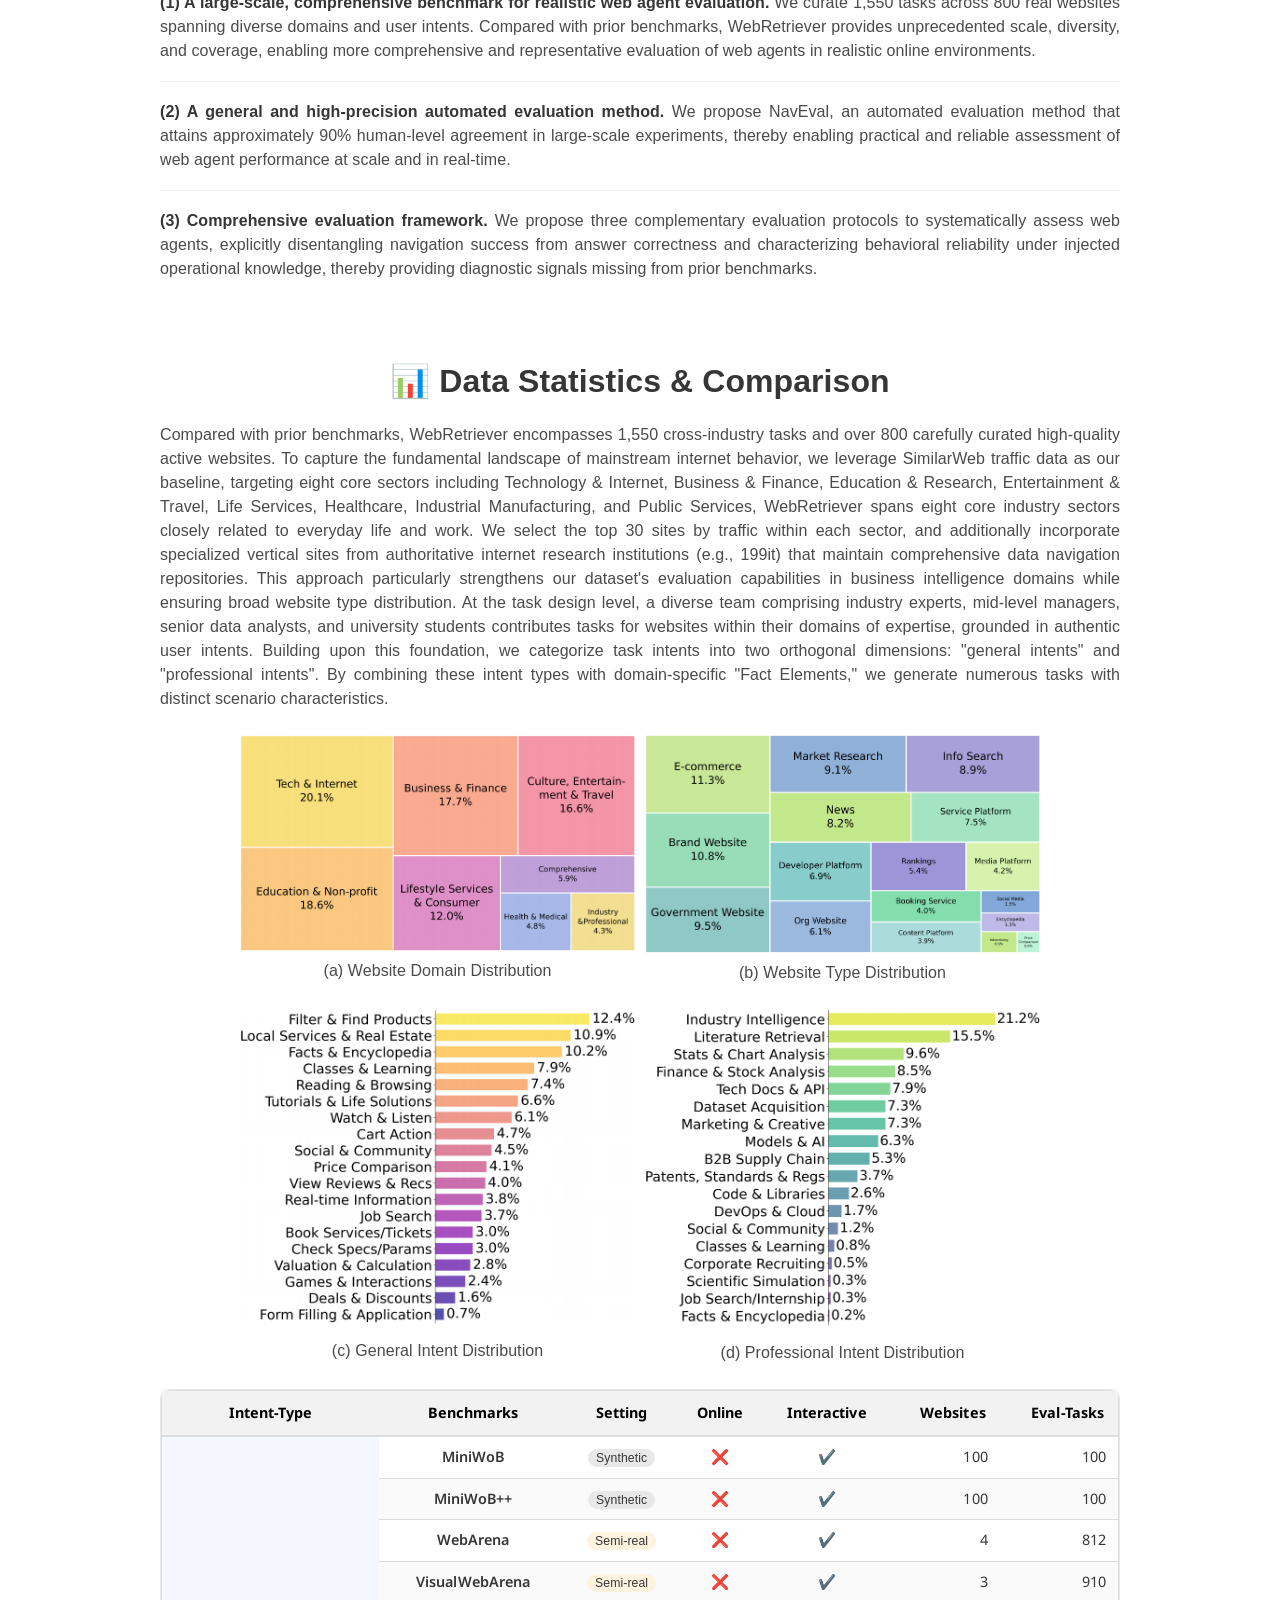
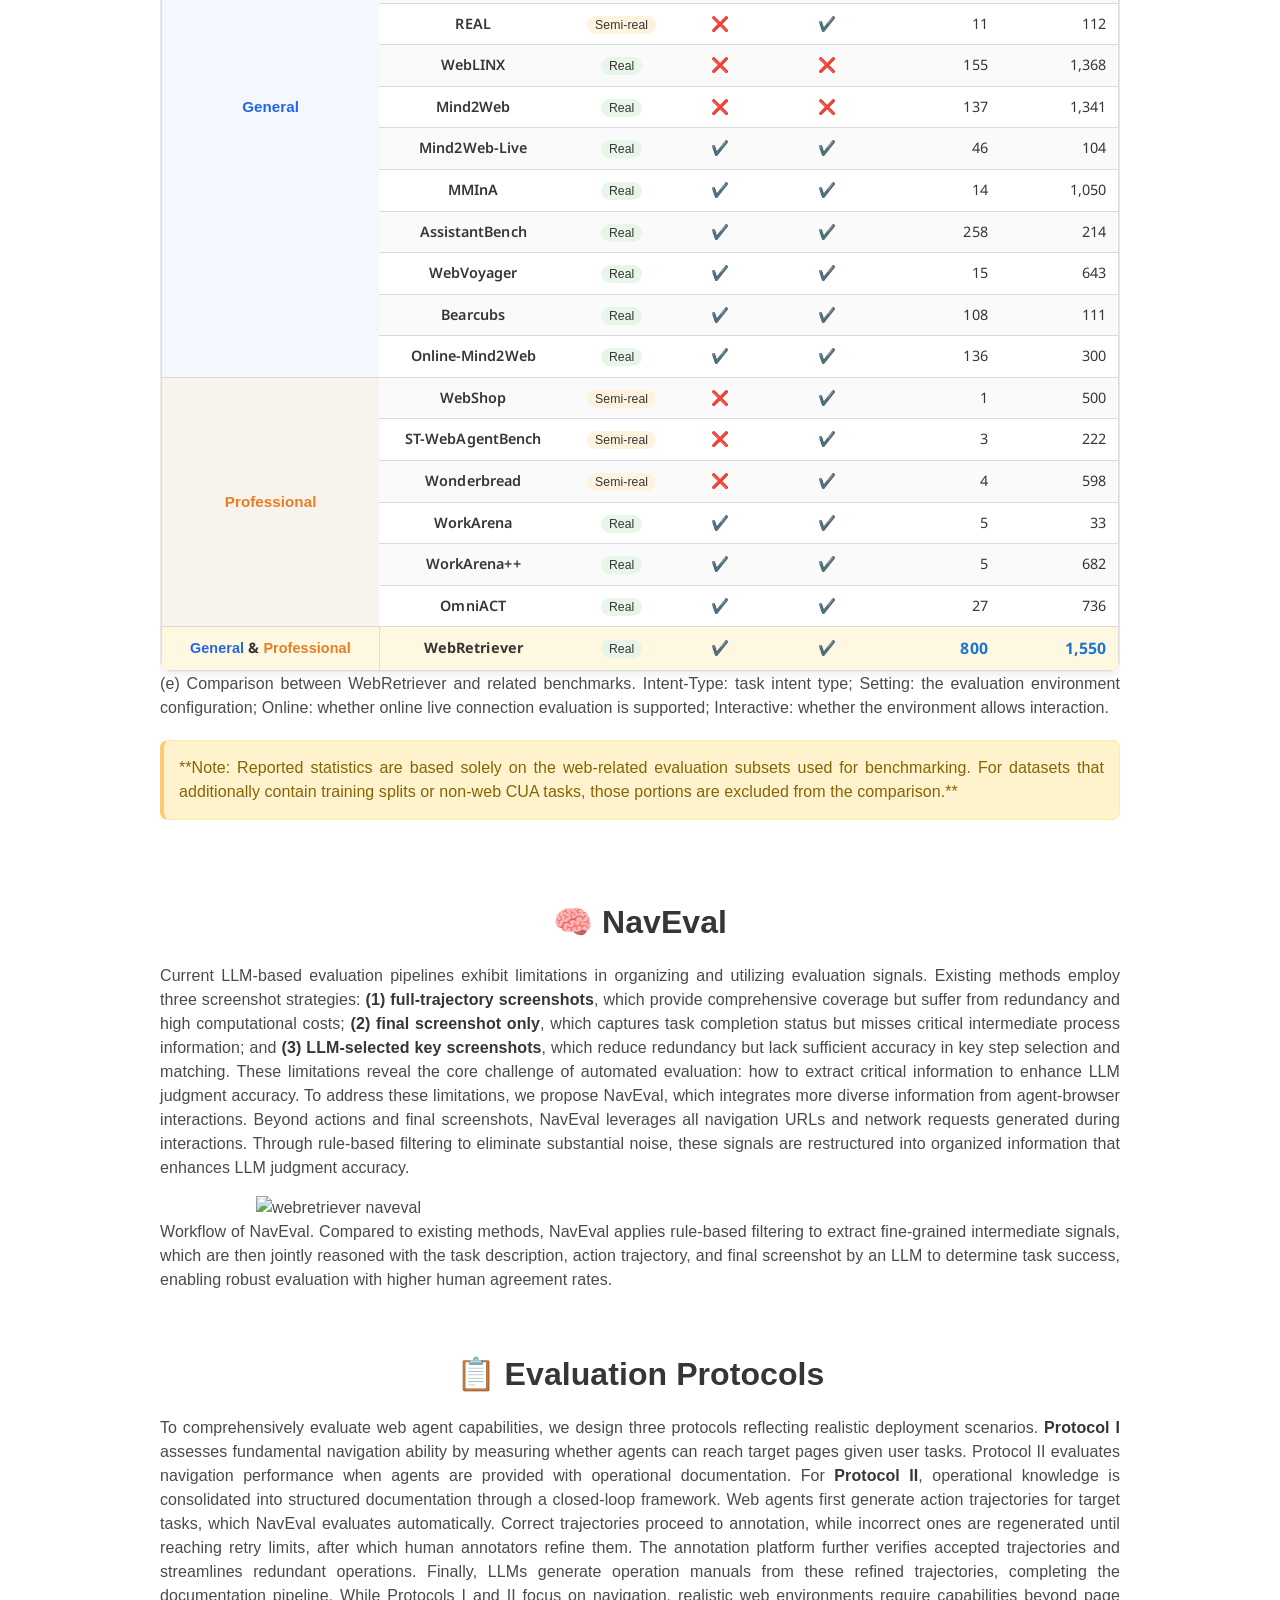
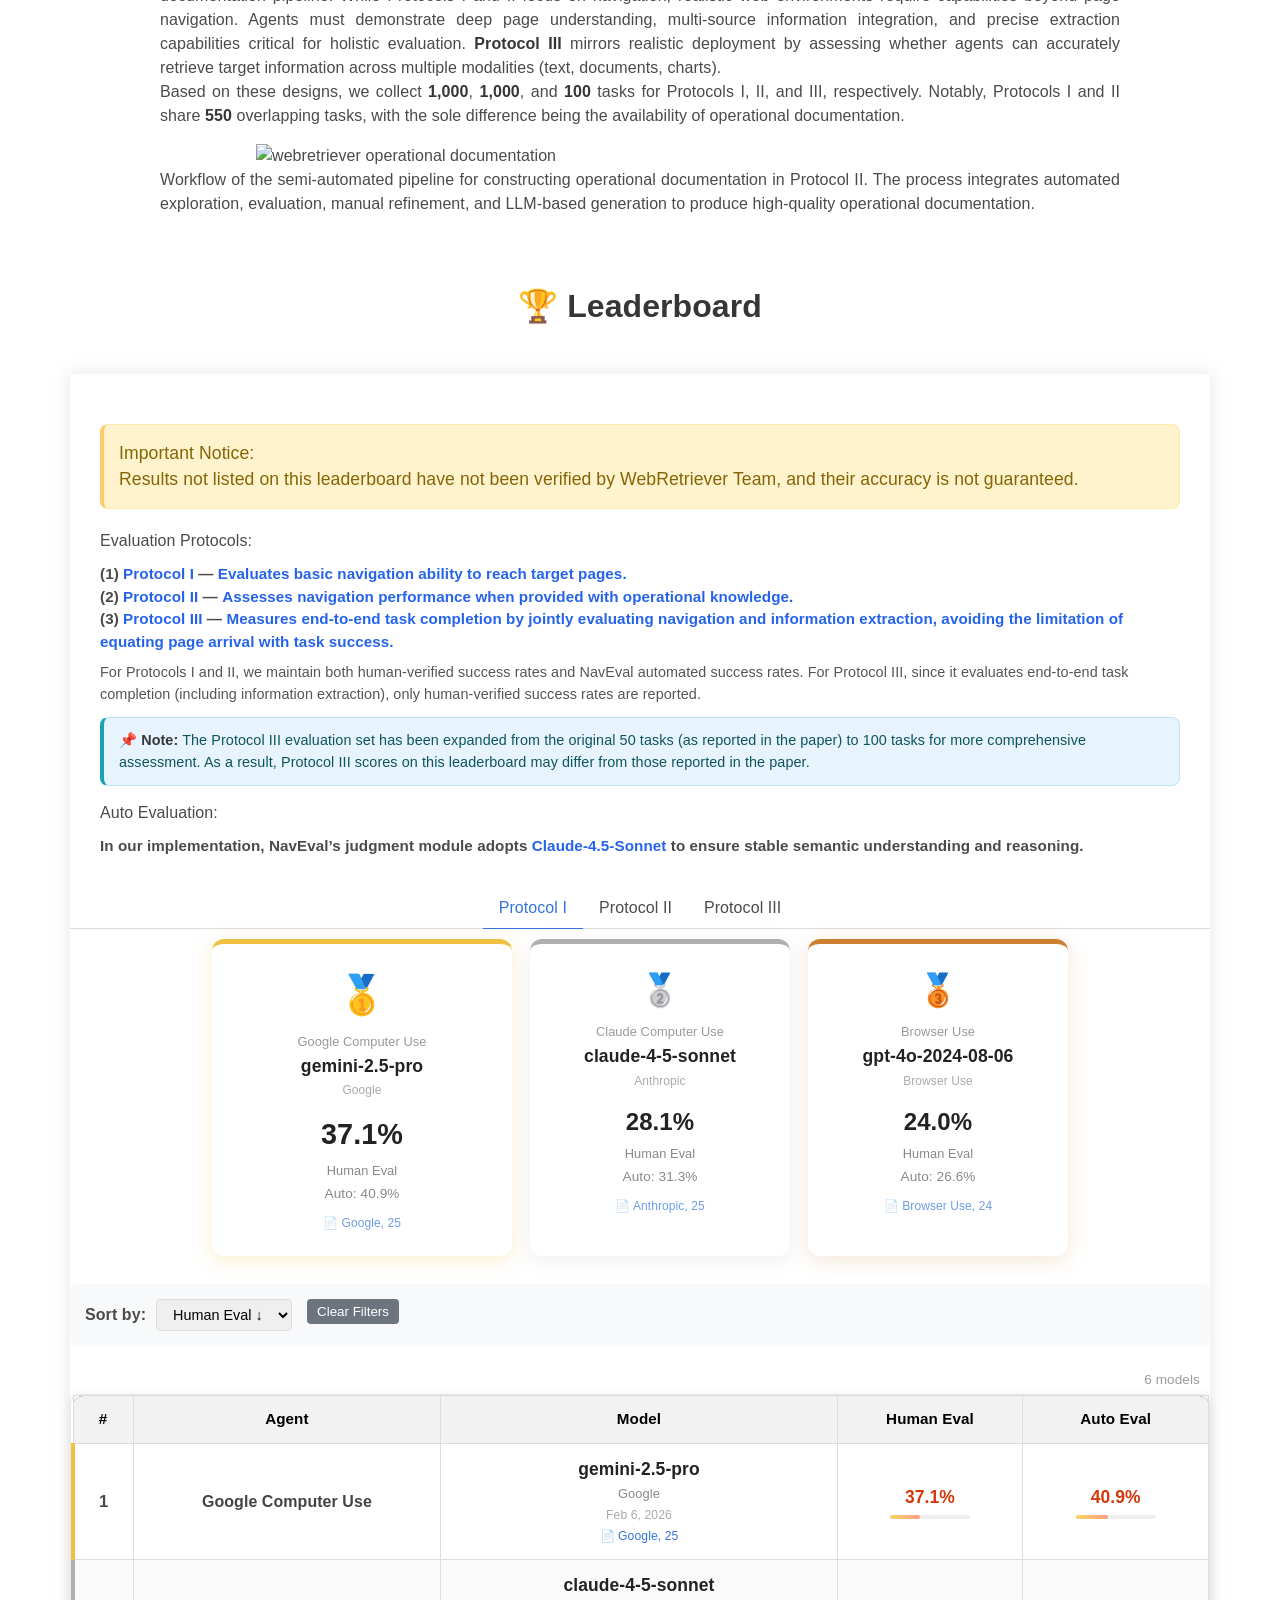
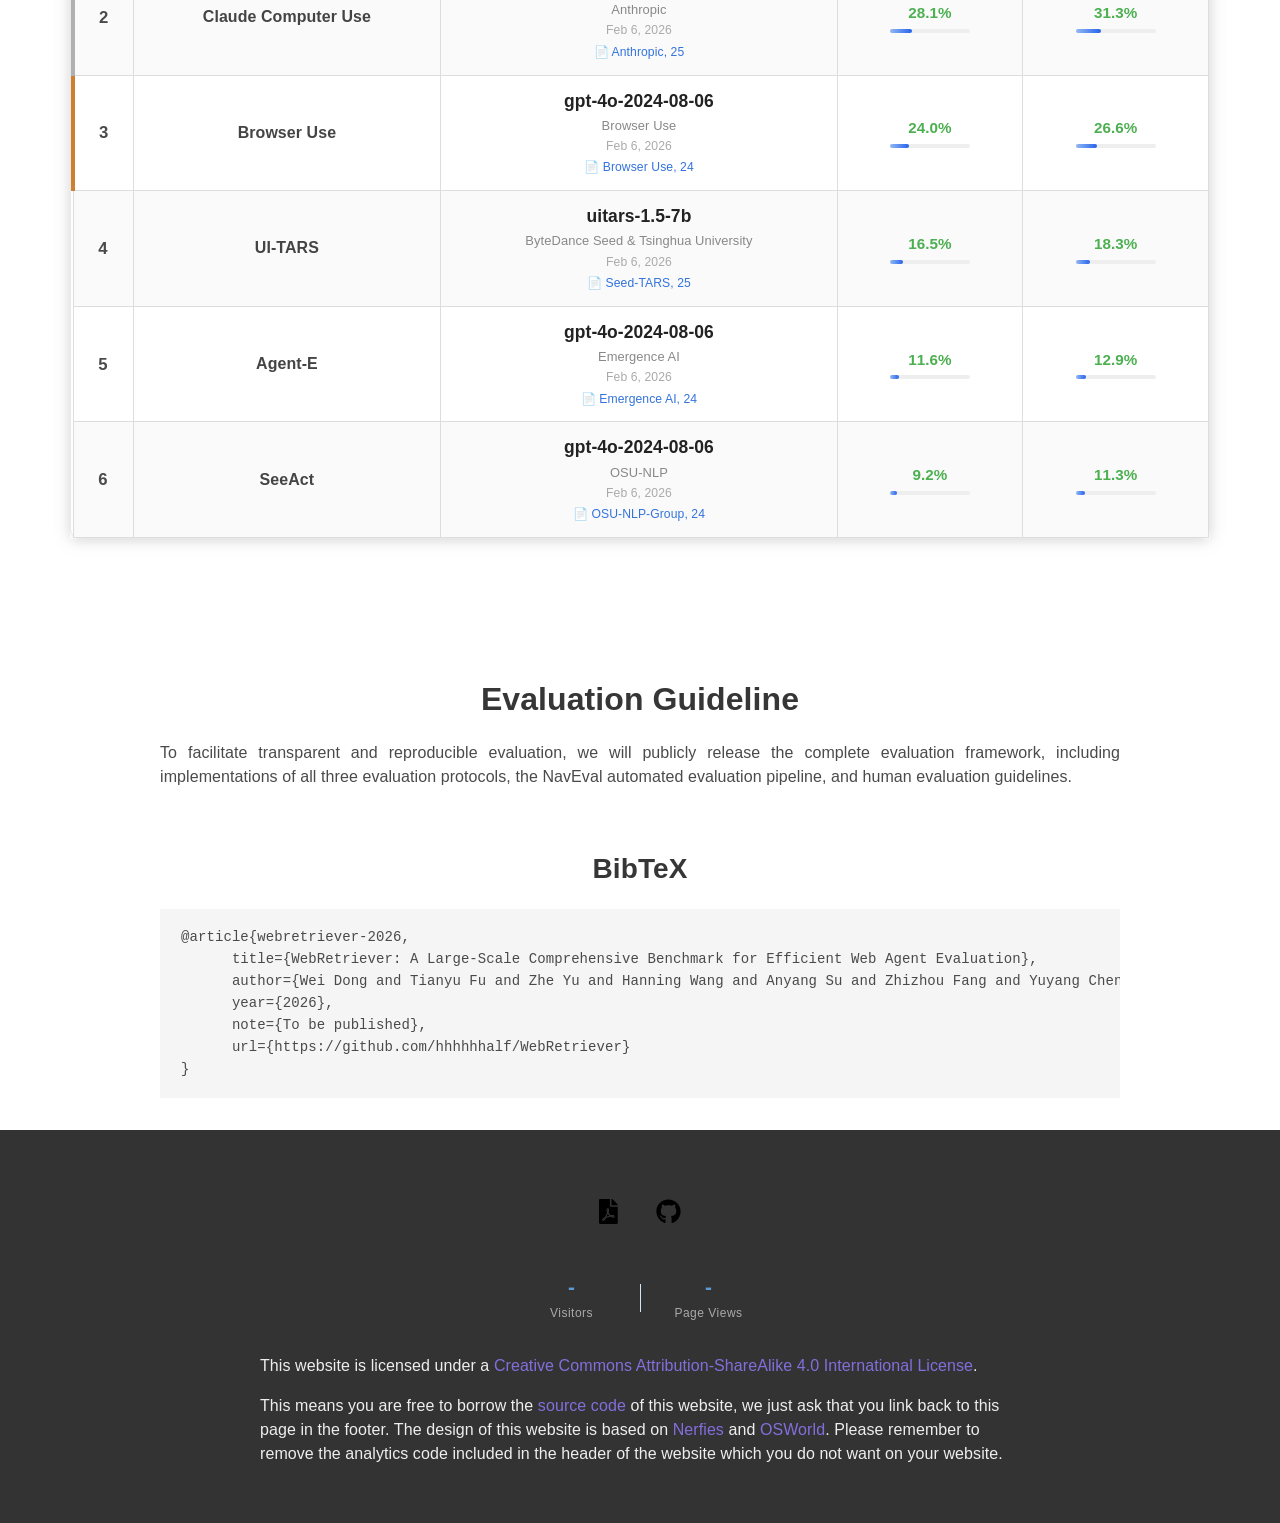
==== commit ad576ea8: "Update index.html" ====
--- a/docs/index.html
+++ b/docs/index.html
@@ -361,7 +361,7 @@
             </thead>
             <tbody>
               <tr>
-                <td rowspan="11" style="vertical-align: middle; text-align: center; background: rgba(37,99,235,0.05);"><span style="color: #2563eb; font-weight: bold; font-size: 1.05em;">General</span></td>
+                <td rowspan="13" style="vertical-align: middle; text-align: center; background: rgba(37,99,235,0.05);"><span style="color: #2563eb; font-weight: bold; font-size: 1.05em;">General</span></td>
                 <td style="text-align: center; font-weight: 600;">MiniWoB</td>
                 <td><span style="background: #e8e8e8; padding: 2px 8px; border-radius: 10px; font-size: 0.85em;">Synthetic</span></td>
                 <td>❌</td>
@@ -392,6 +392,14 @@
                 <td>✔️</td>
                 <td style="text-align: center;">3</td>
                 <td style="text-align: center;">910</td>
+              </tr>
+              <tr>
+                <td style="text-align: center; font-weight: 600;">REAL</td>
+                  <td><span style="background: #fff3e0; padding: 2px 8px; border-radius: 10px; font-size: 0.85em;">Semi-real</span></td>
+                  <td>❌</td>
+                  <td>✔️</td>
+                  <td style="text-align: center;">11</td>
+                  <td style="text-align: center;">112</td>
               </tr>
               <tr>
                 <td style="text-align: center; font-weight: 600;">WebLINX</td>
@@ -416,6 +424,14 @@
                 <td>✔️</td>
                 <td style="text-align: center;">46</td>
                 <td style="text-align: center;">104</td>
+              </tr>
+              <tr>
+                <td style="text-align: center; font-weight: 600;">MMInA</td>
+                <td><span style="background: #e8f5e9; padding: 2px 8px; border-radius: 10px; font-size: 0.85em;">Real</span></td>
+                <td>✔️</td>
+                <td>✔️</td>
+                <td style="text-align: center;">14</td>
+                <td style="text-align: center;">1,050</td>
               </tr>
               <tr>
                 <td style="text-align: center; font-weight: 600;">AssistantBench</td>
@@ -922,7 +938,8 @@
                         const fontStyle = isTop ? 'font-size:1.15em;font-weight:700;' : 'font-weight:600;';
                         const barGradient = isTop 
                           ? 'linear-gradient(90deg, #f6d365, #fda085)' 
-                          : 'linear-gradient(90deg, #4CAF50, #8BC34A)';
+                          : 'linear-gradient(90deg, #93b8f5, #2563eb)';
+                          // : 'linear-gradient(90deg, #4CAF50, #8BC34A)';
                         return `<div style="text-align:center;">
                           <span style="${fontStyle}color:${color};font-variant-numeric:tabular-nums;">${s}%</span>
                           <div style="width:80px;height:4px;background:#eee;border-radius:2px;margin:4px auto 0;">
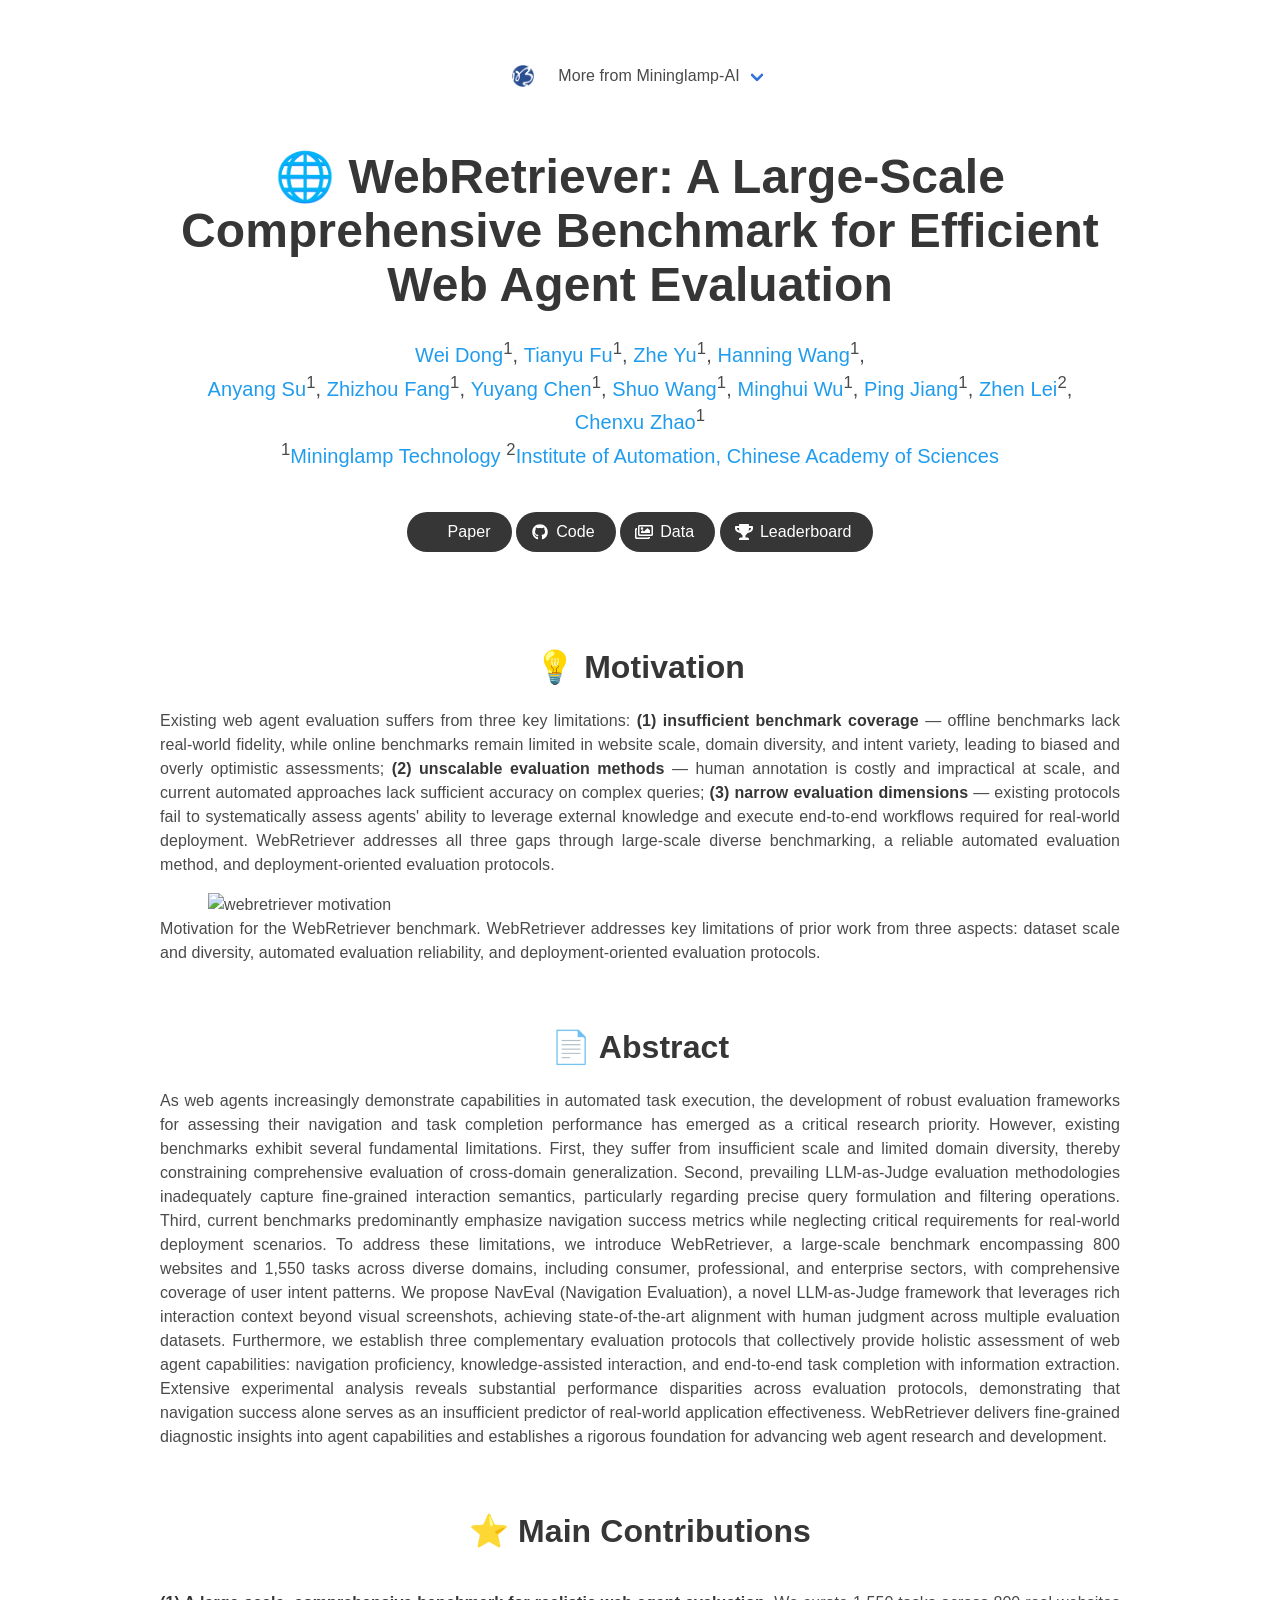
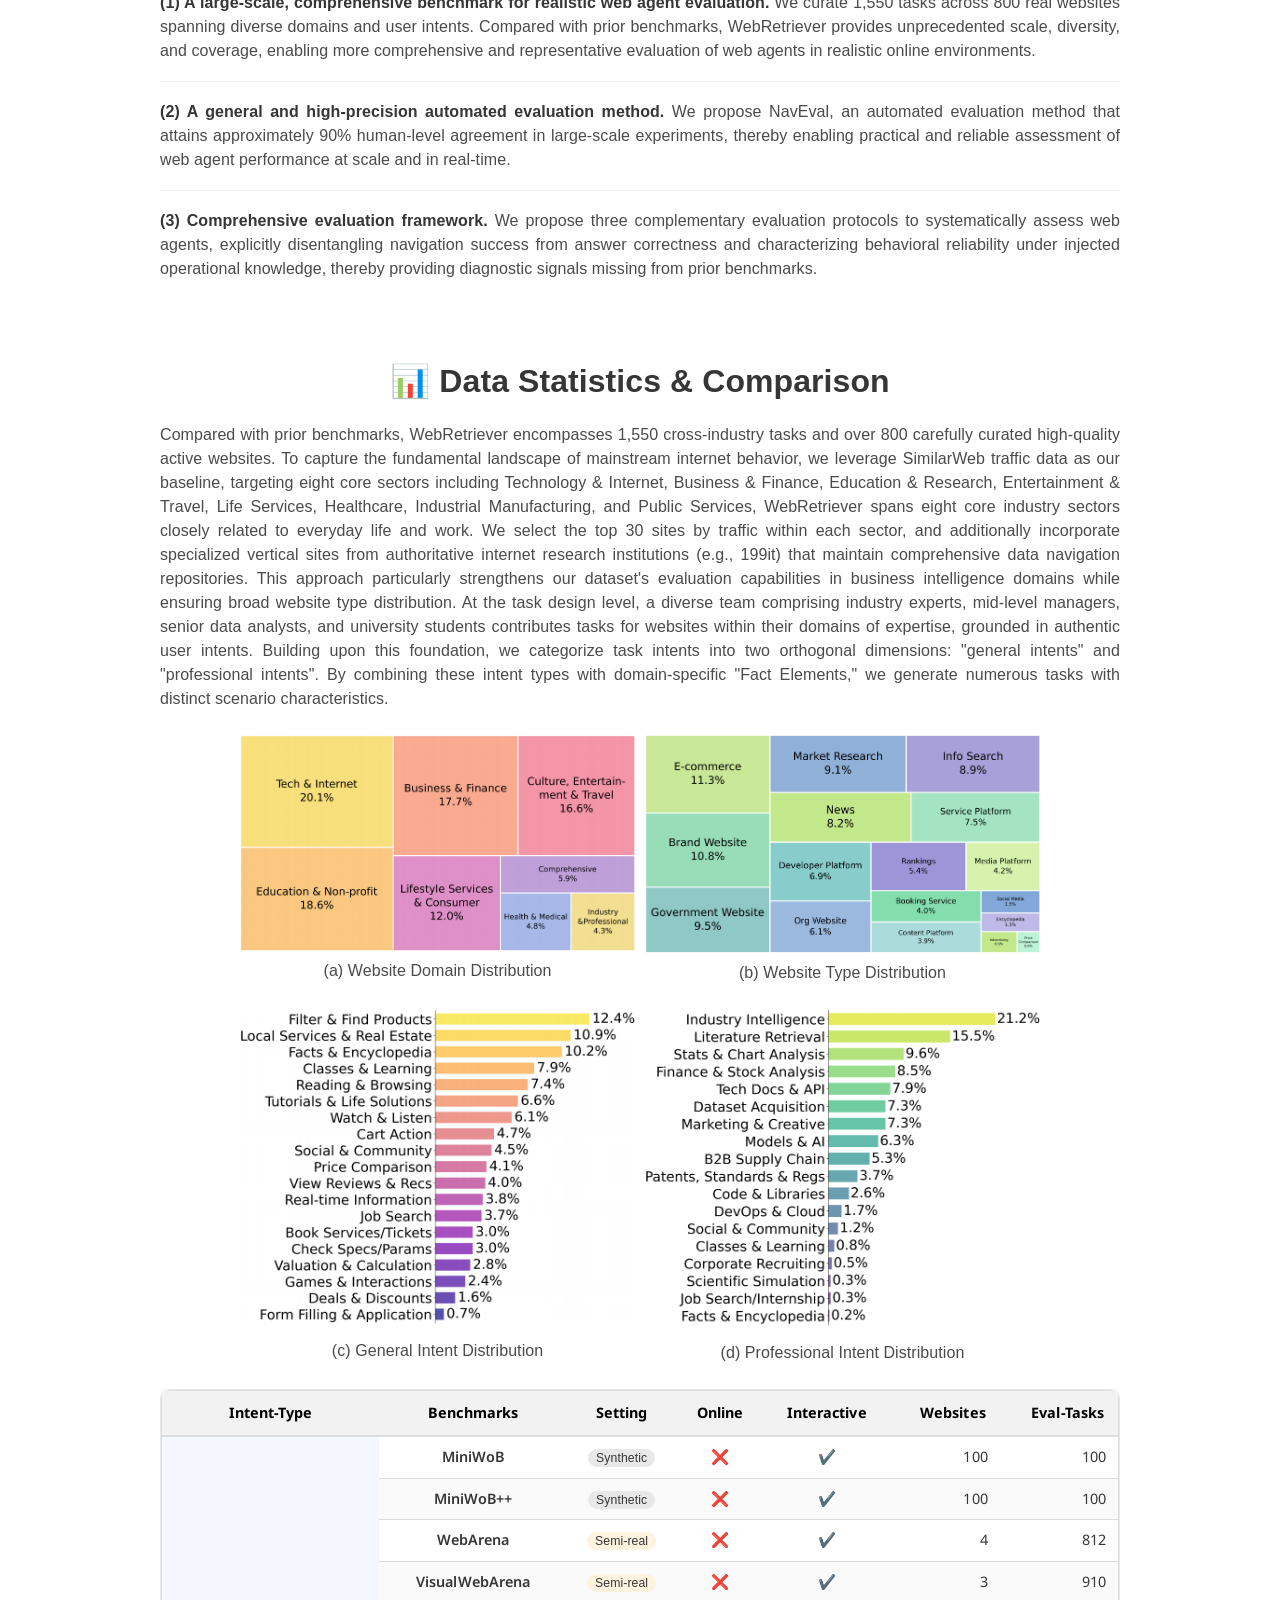
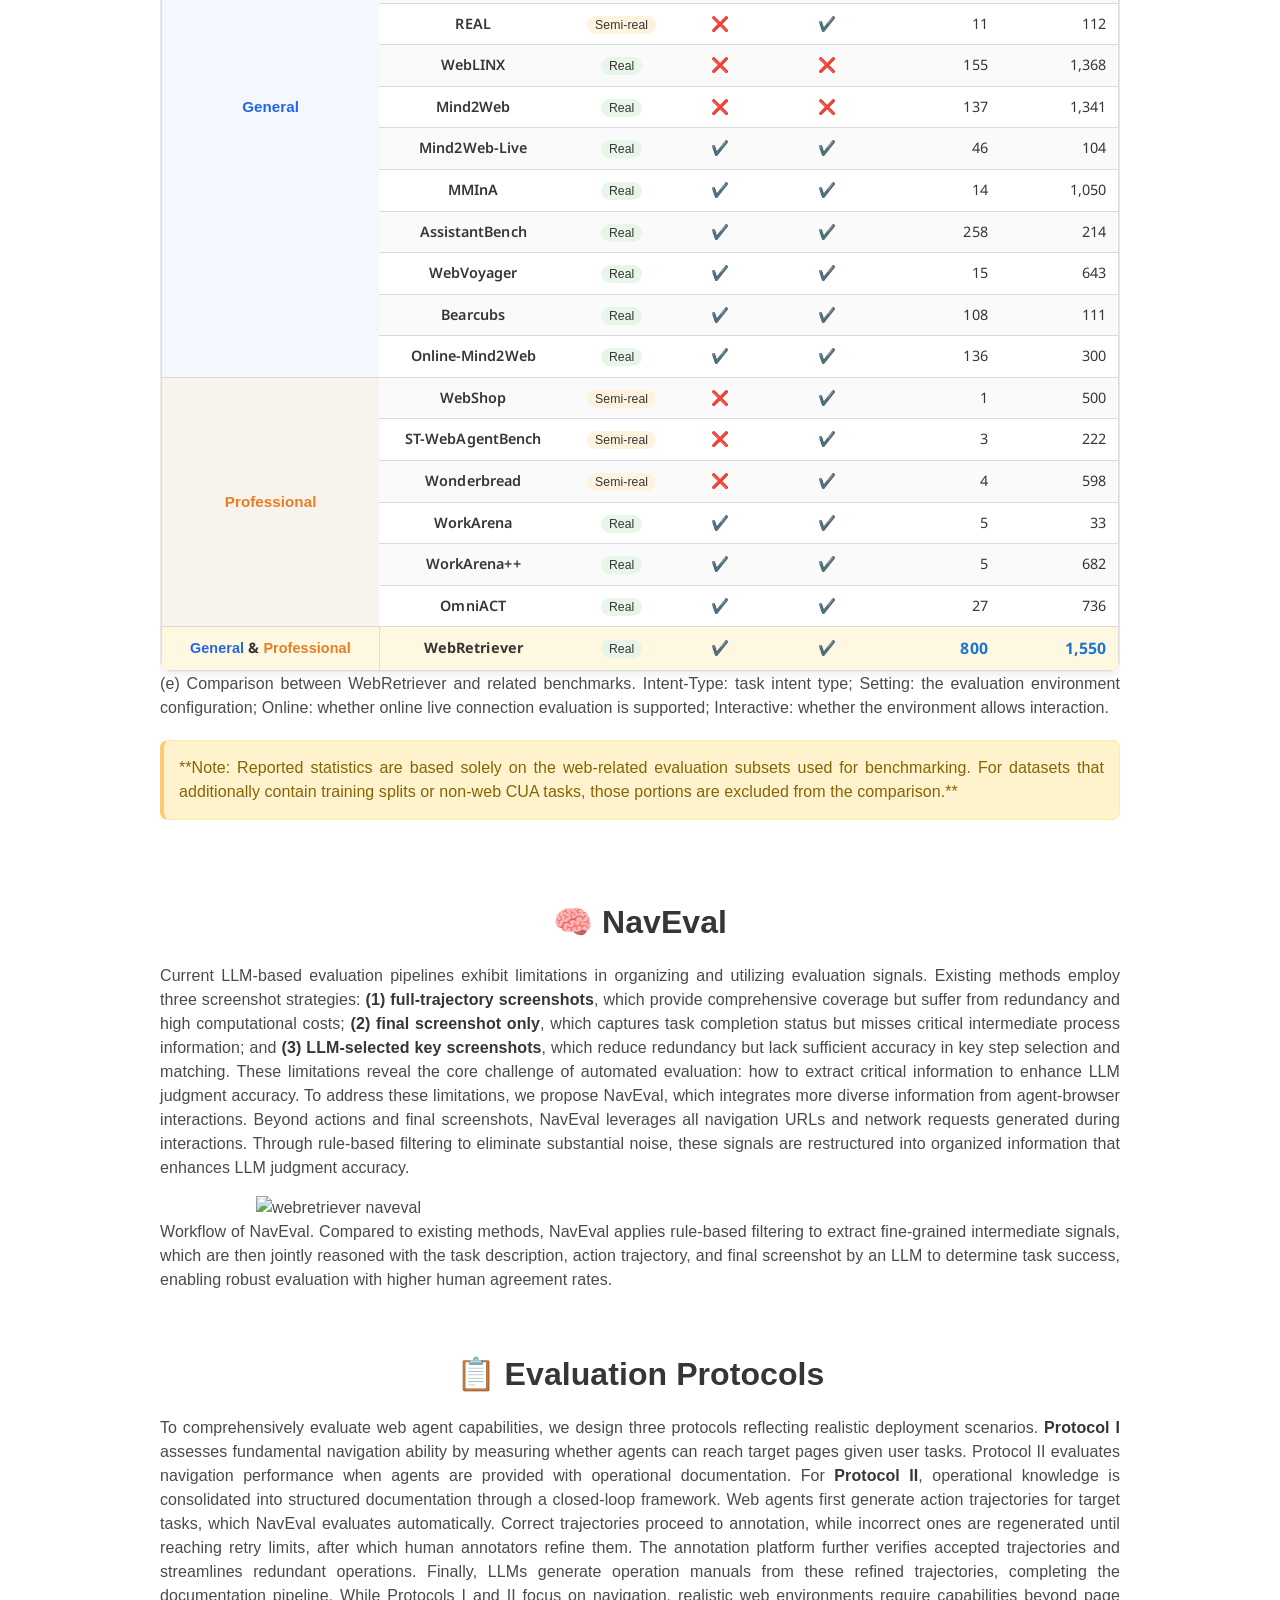
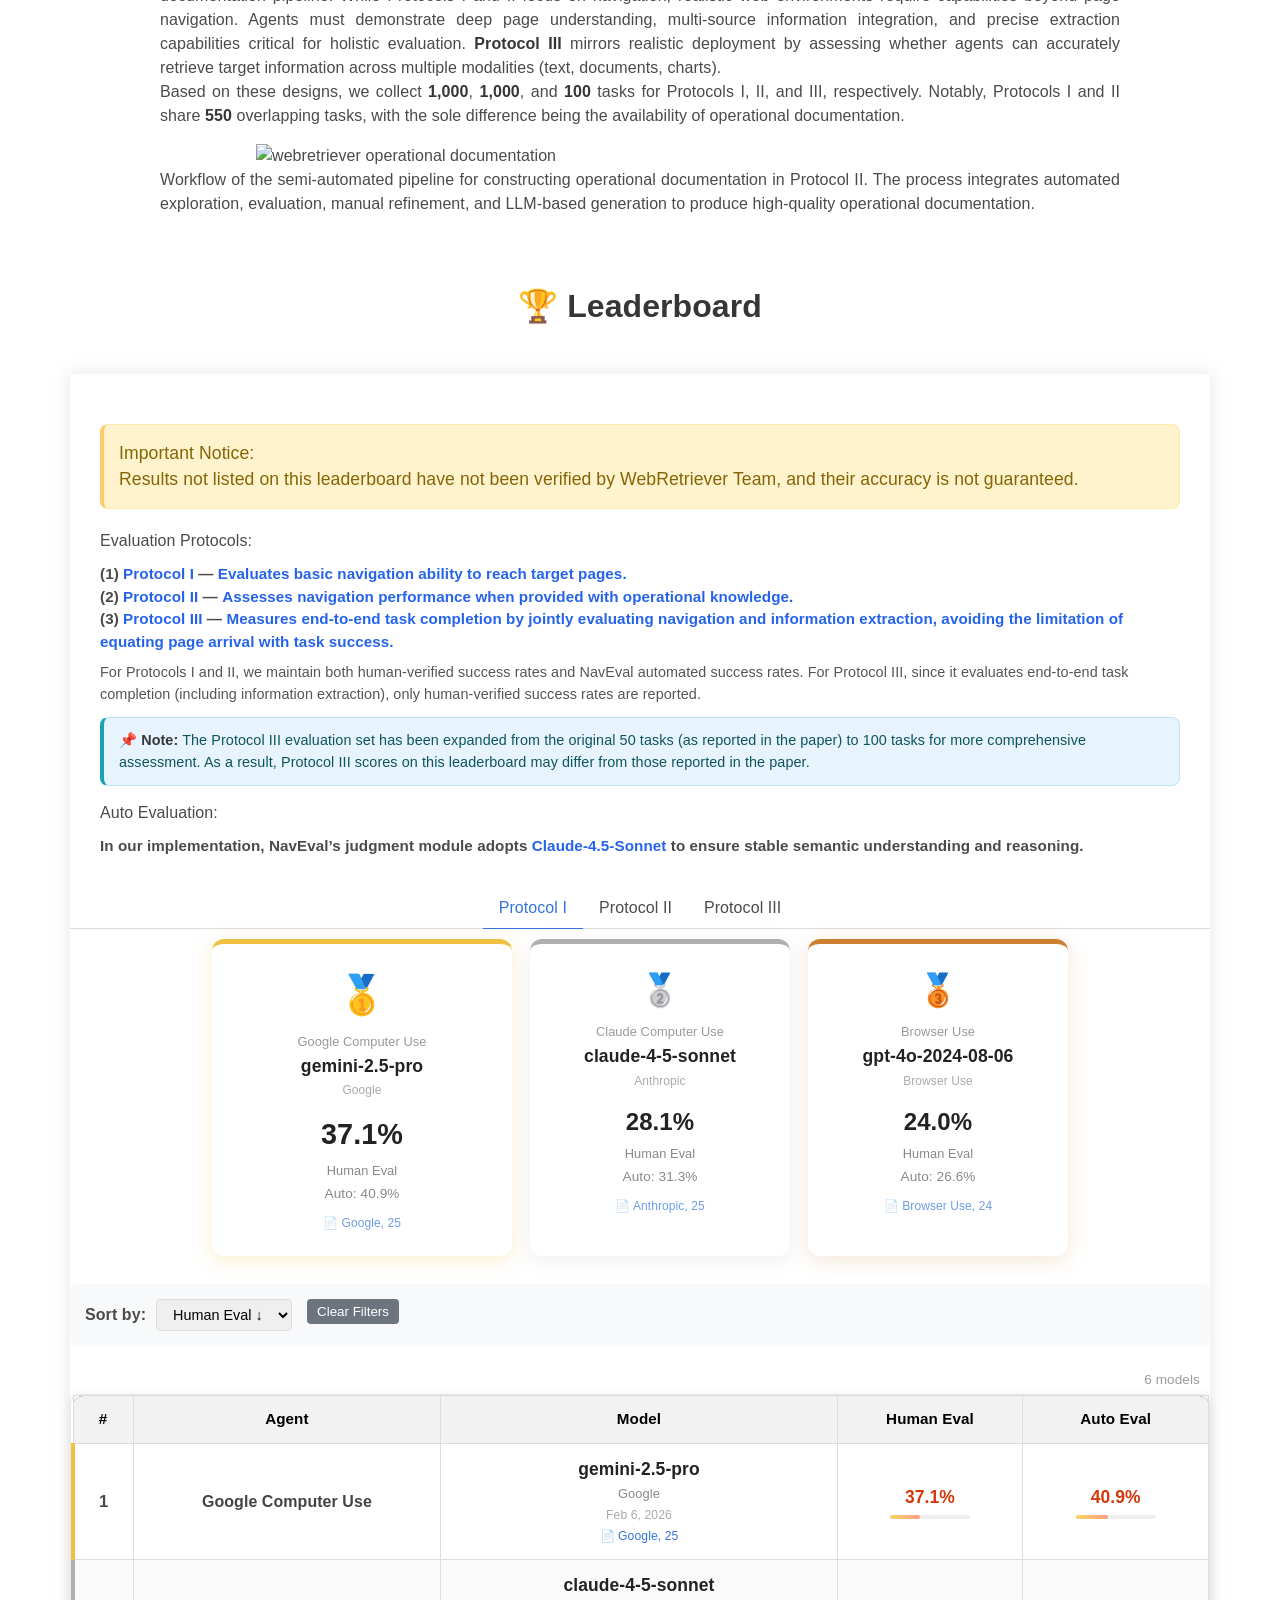
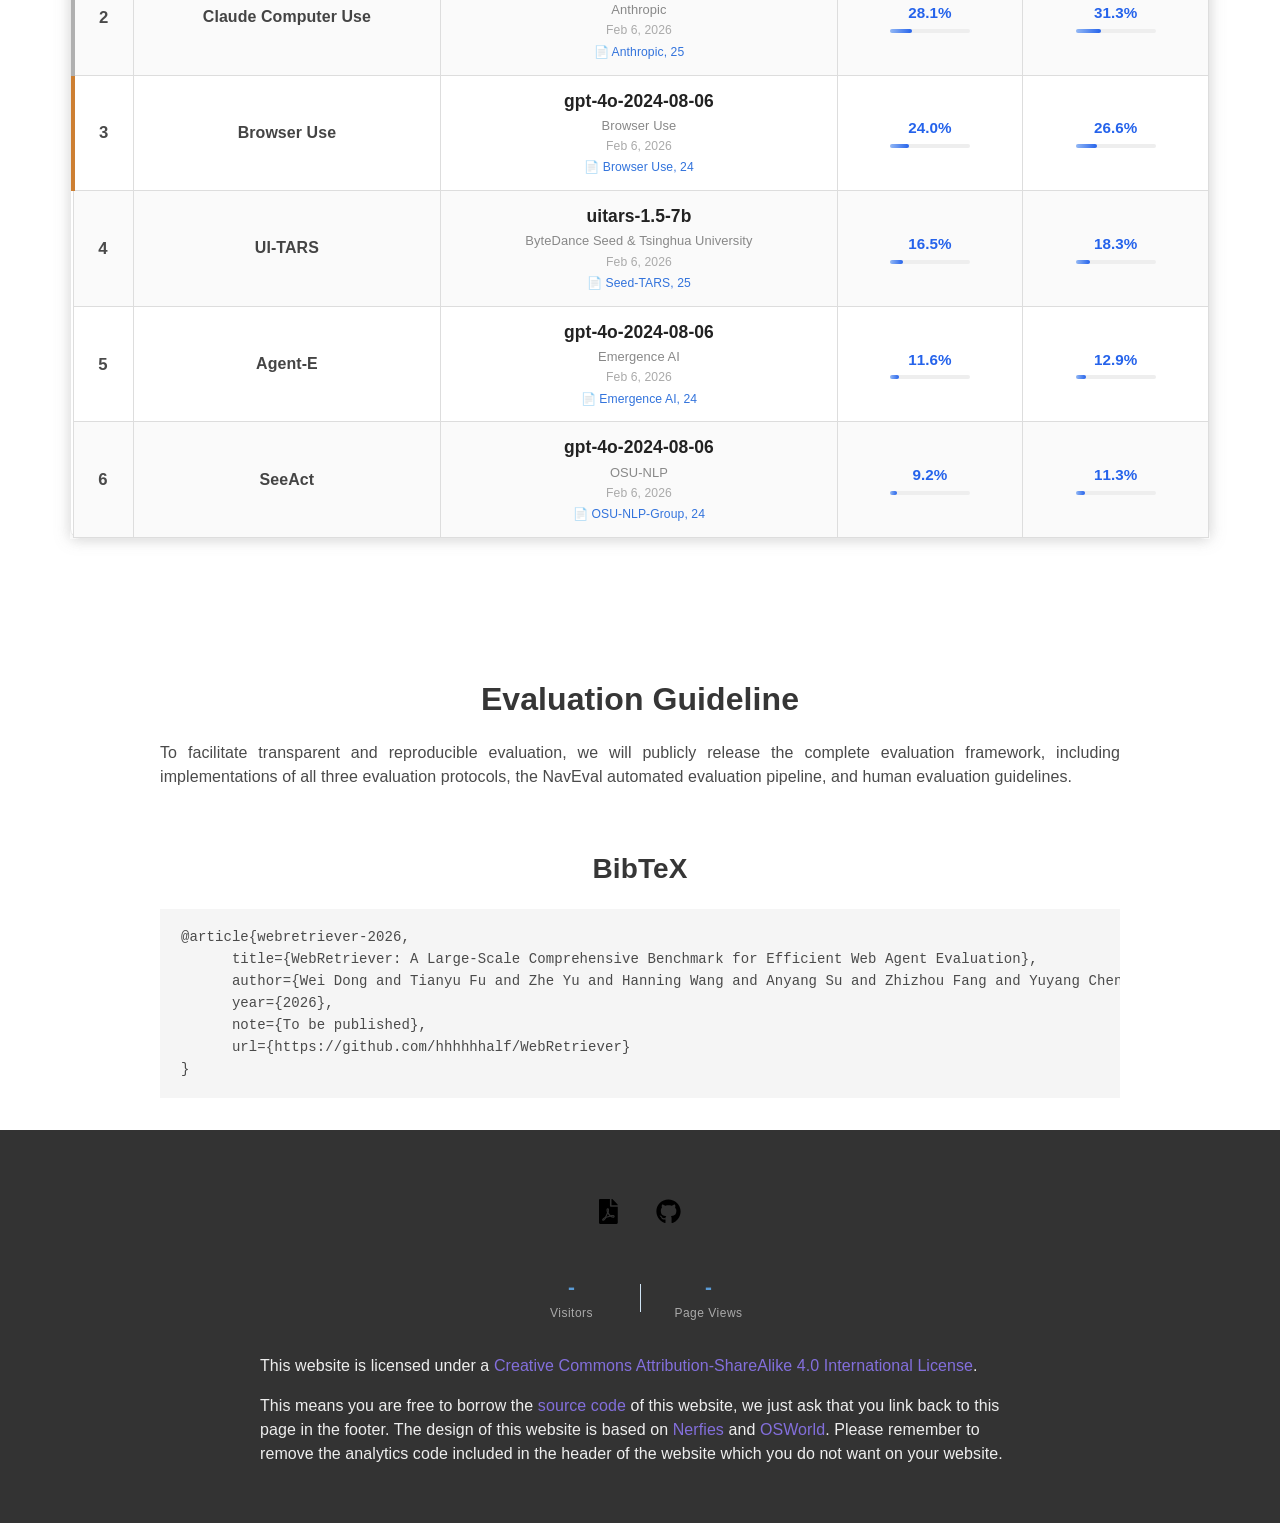
==== commit 5d75eb1a: "Update index.html" ====
--- a/docs/index.html
+++ b/docs/index.html
@@ -934,12 +934,13 @@
                       const fmtScore = (avg, rank, isTop) => {
                         if (isNaN(avg)) return '<span style="color: #bbb;">—</span>';
                         const s = parseFloat(avg).toFixed(1);
-                        const color = isTop ? '#d4380d' : '#4CAF50';
+                        // const color = isTop ? '#d4380d' : '#4CAF50';
+                        const color = isTop ? '#d4380d' : '#2563eb';
                         const fontStyle = isTop ? 'font-size:1.15em;font-weight:700;' : 'font-weight:600;';
                         const barGradient = isTop 
                           ? 'linear-gradient(90deg, #f6d365, #fda085)' 
+                          // : 'linear-gradient(90deg, #4CAF50, #8BC34A)';
                           : 'linear-gradient(90deg, #93b8f5, #2563eb)';
-                          // : 'linear-gradient(90deg, #4CAF50, #8BC34A)';
                         return `<div style="text-align:center;">
                           <span style="${fontStyle}color:${color};font-variant-numeric:tabular-nums;">${s}%</span>
                           <div style="width:80px;height:4px;background:#eee;border-radius:2px;margin:4px auto 0;">
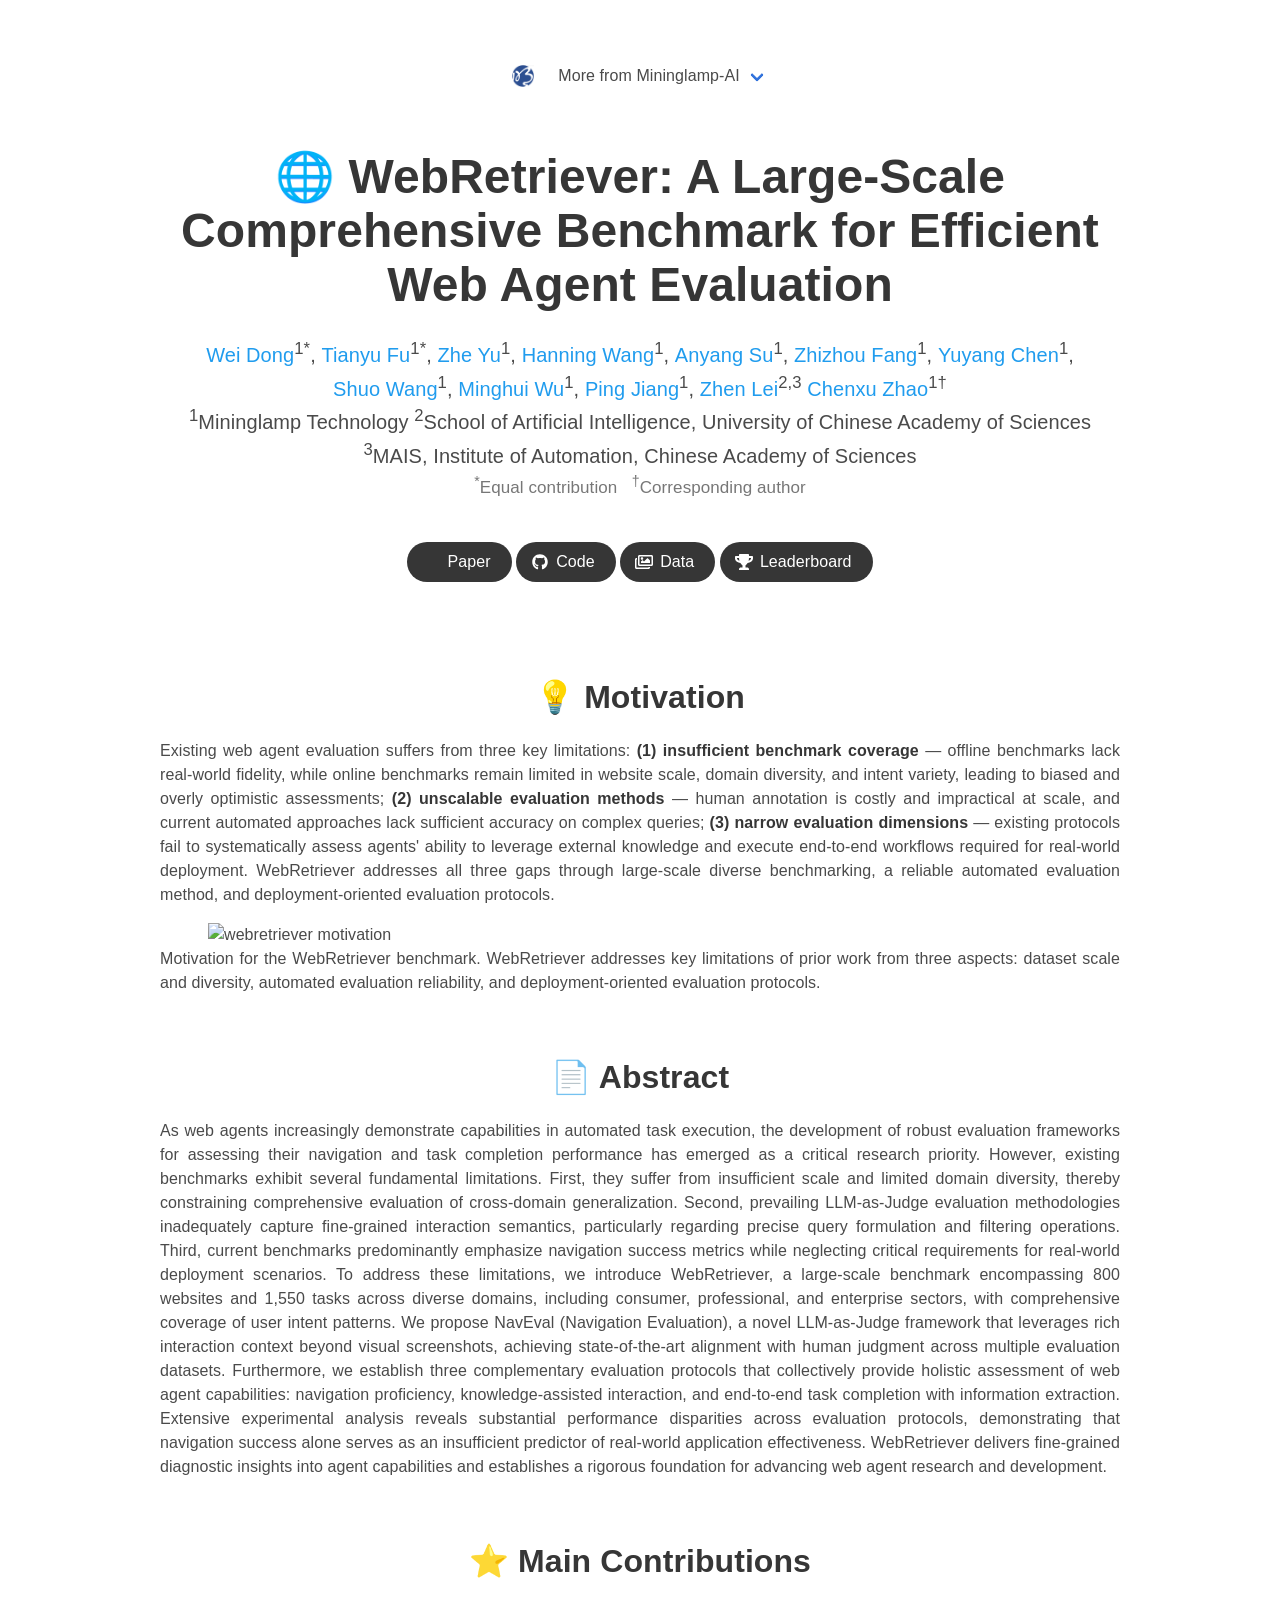
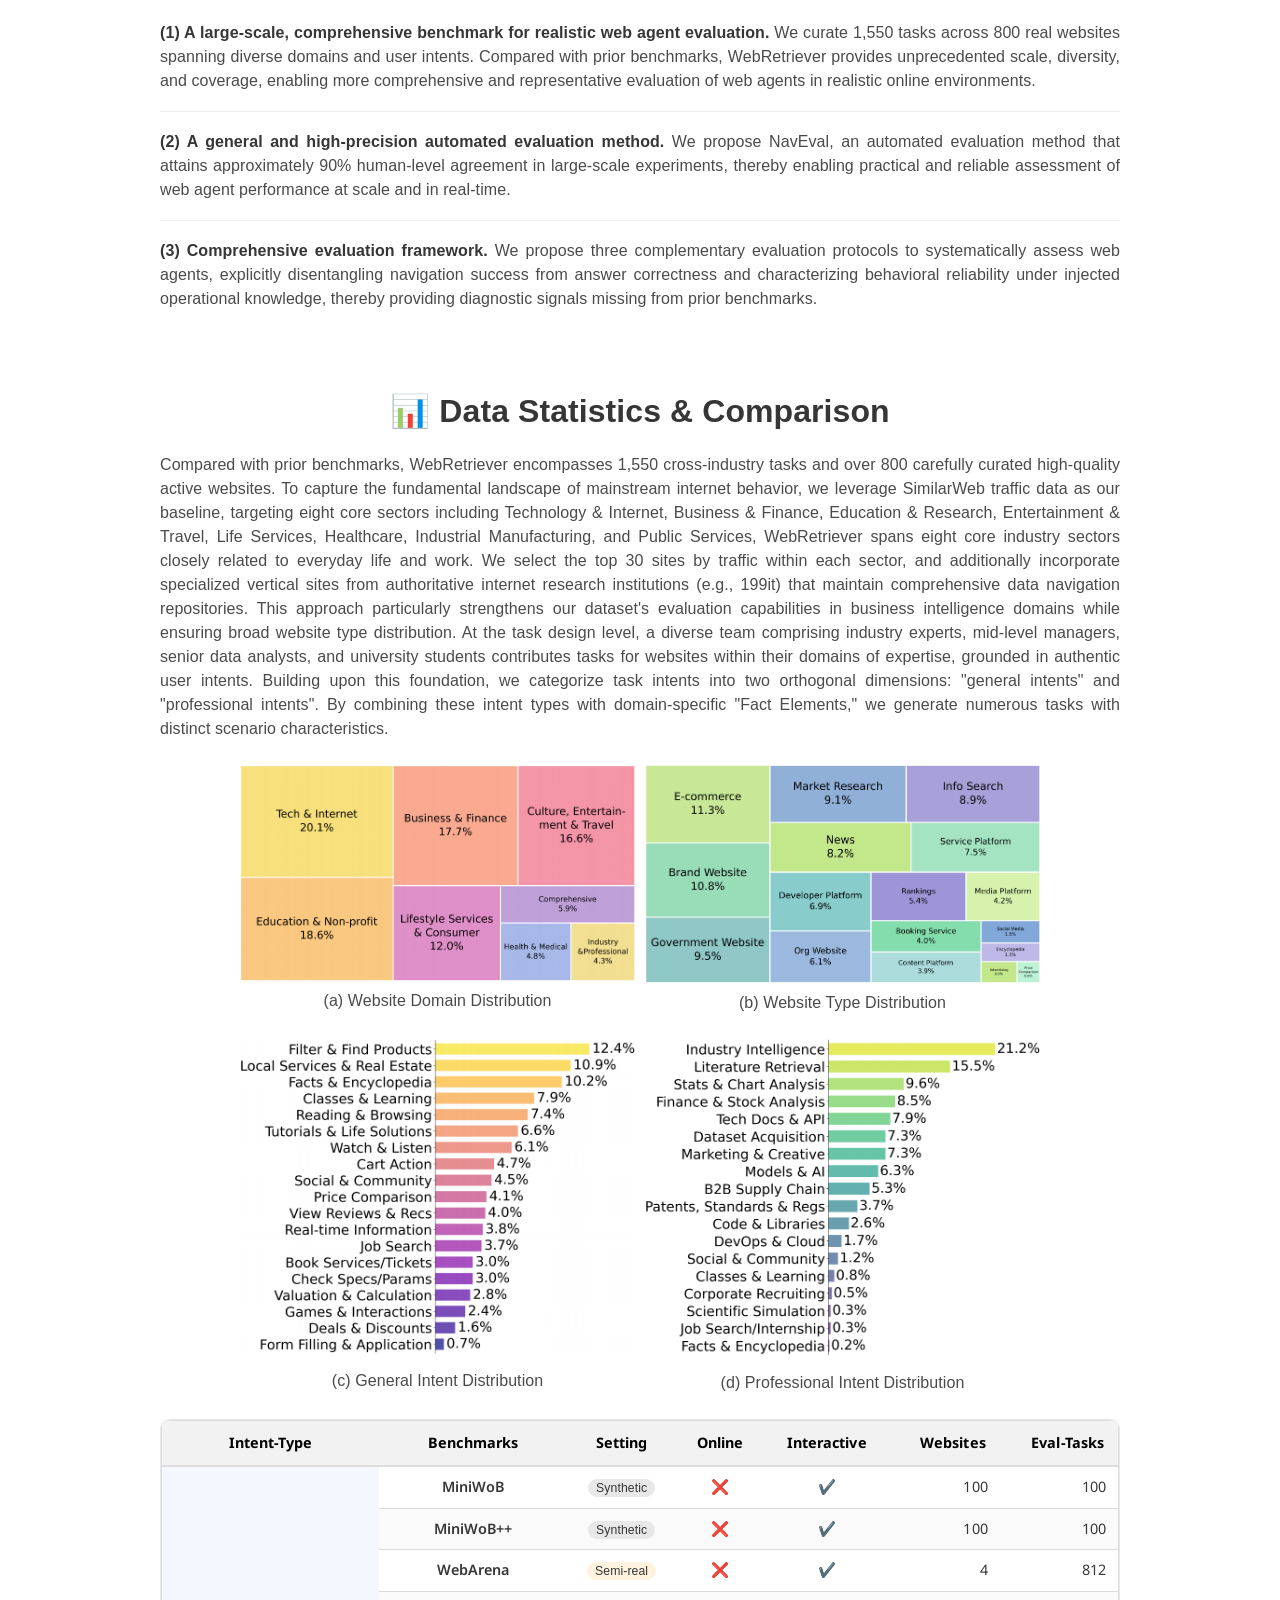
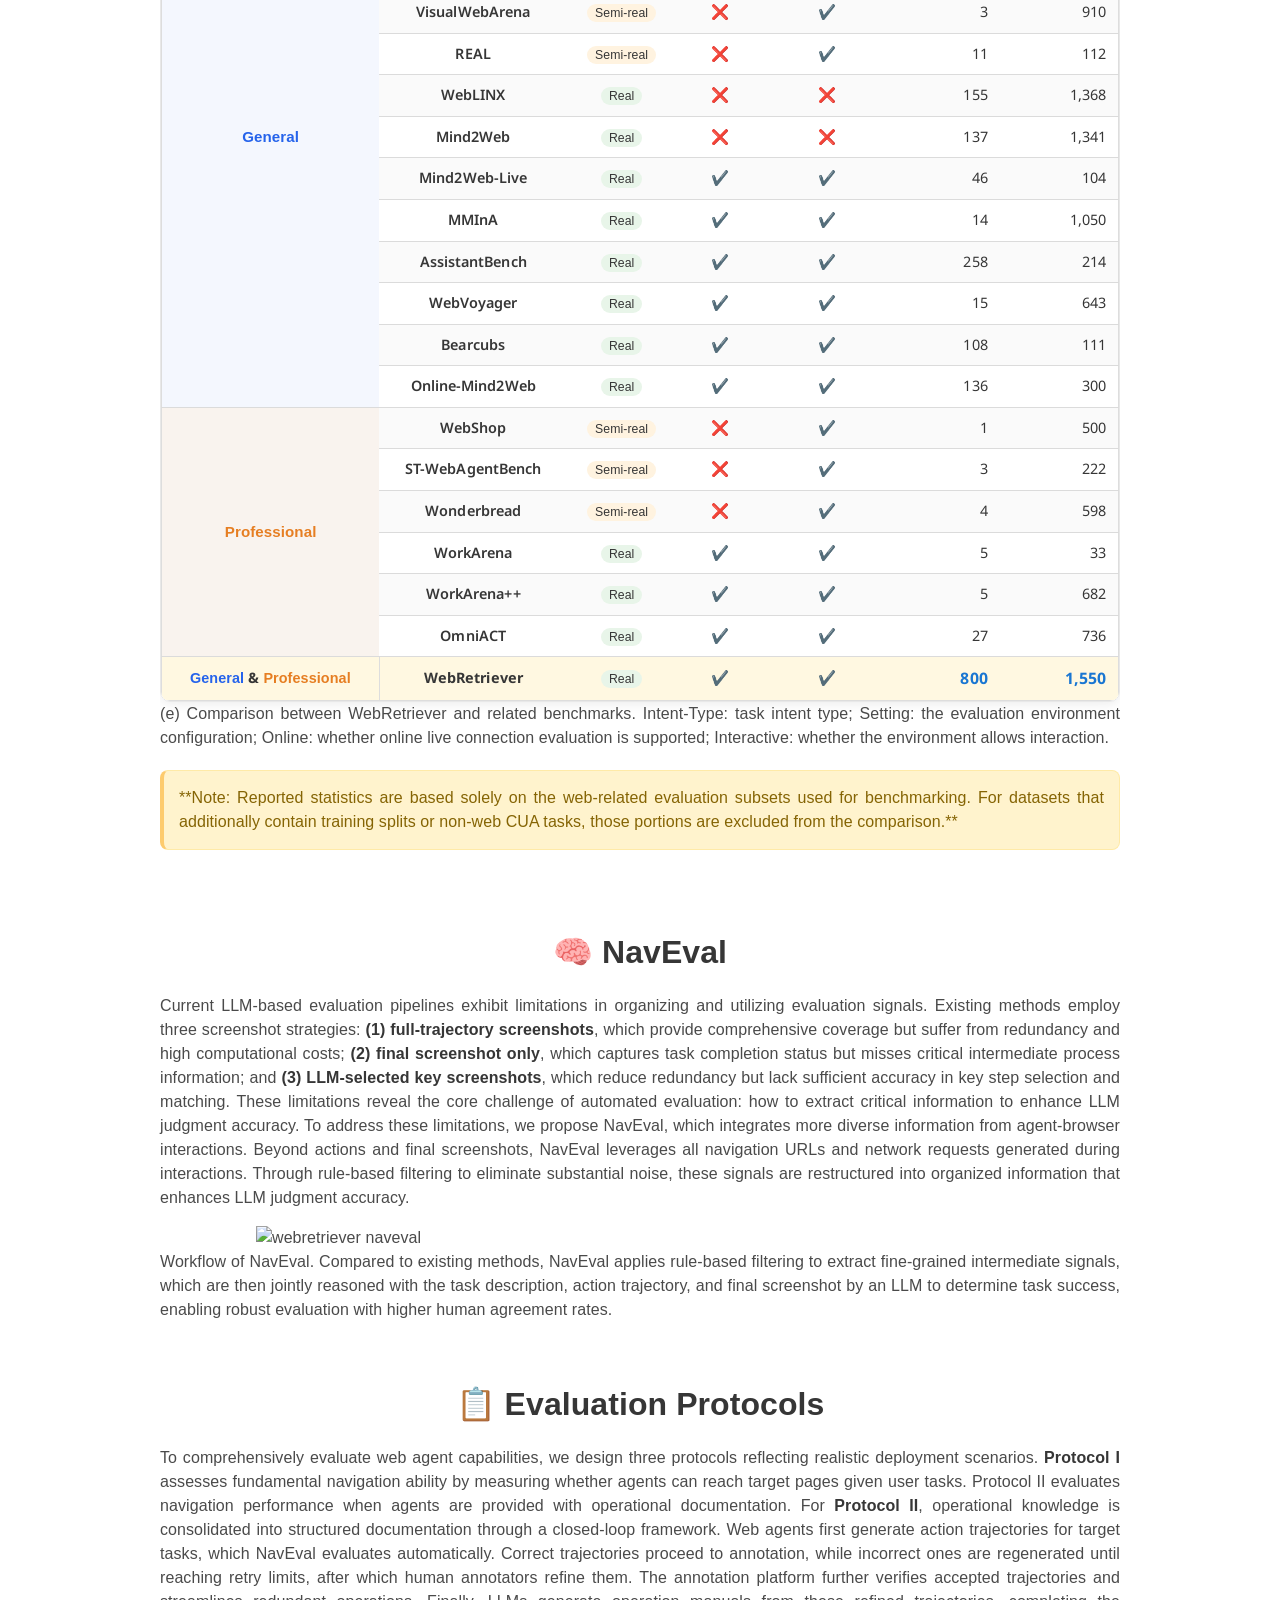
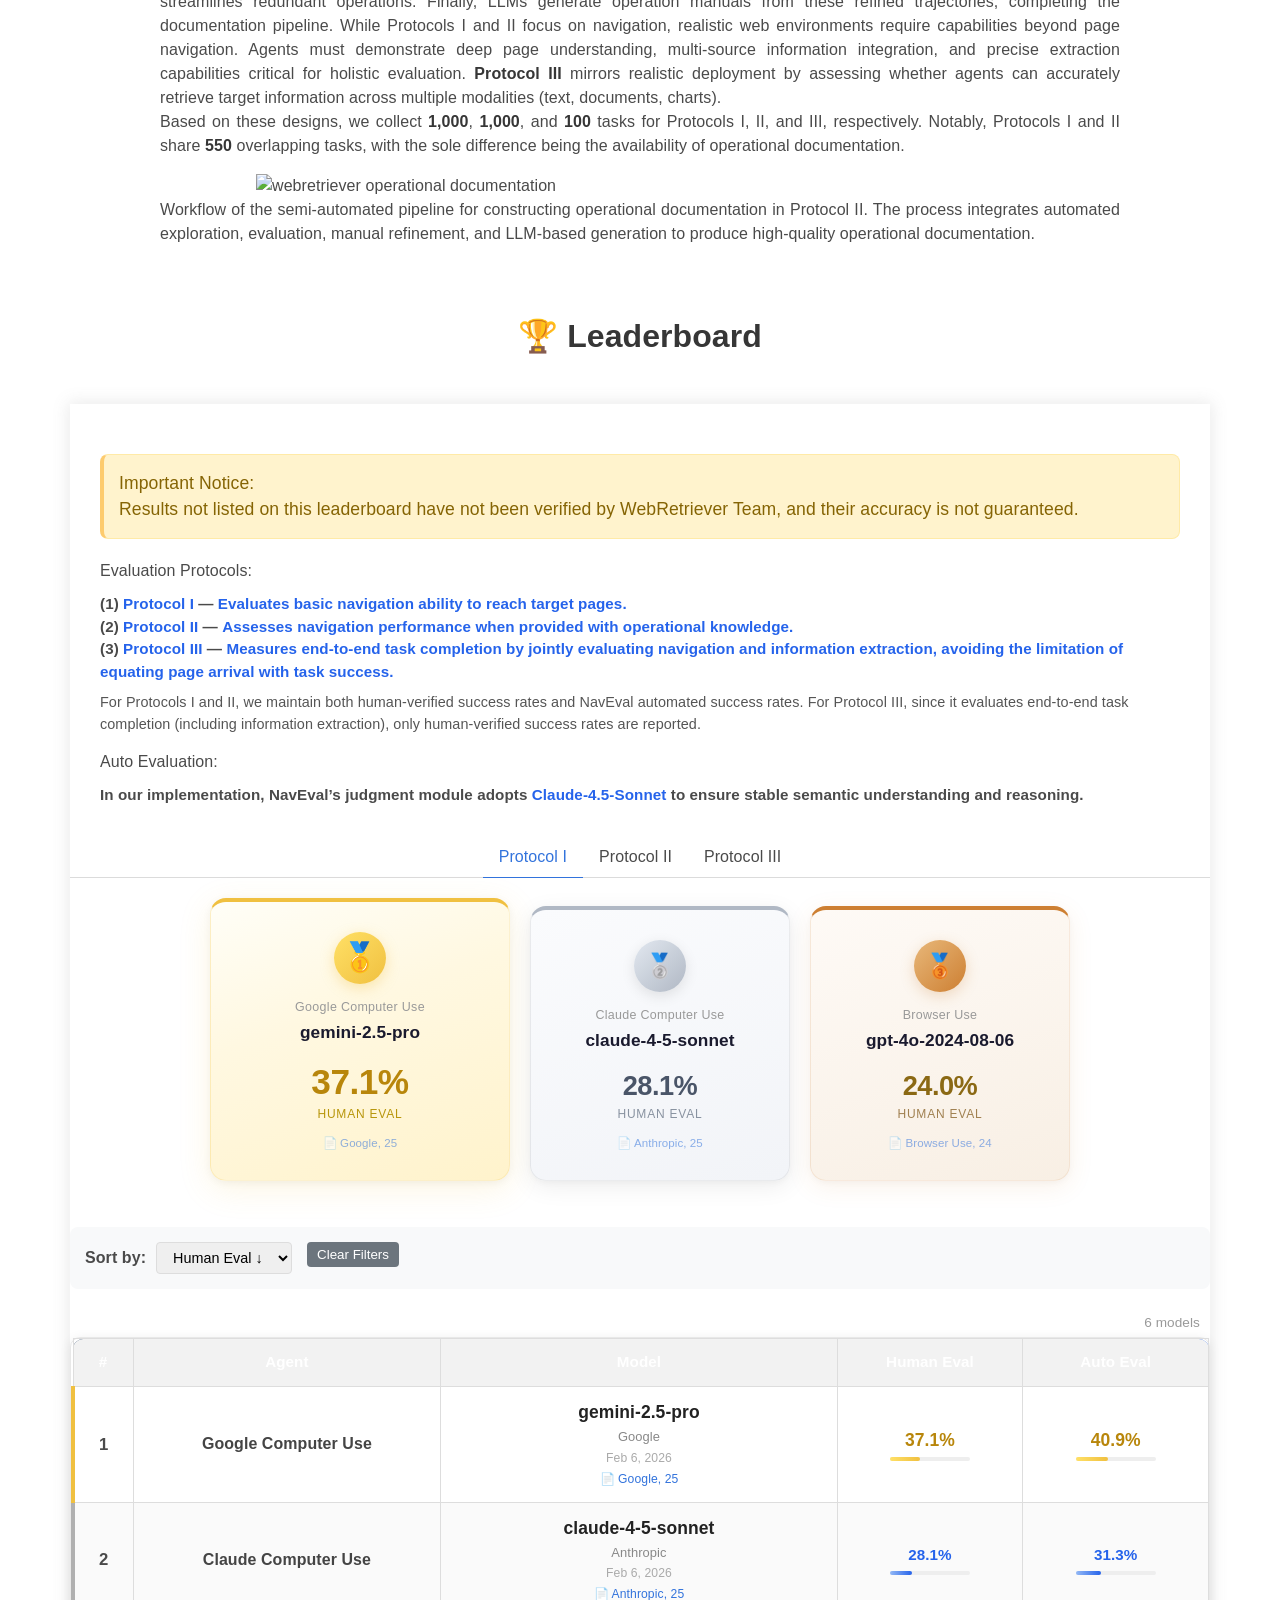
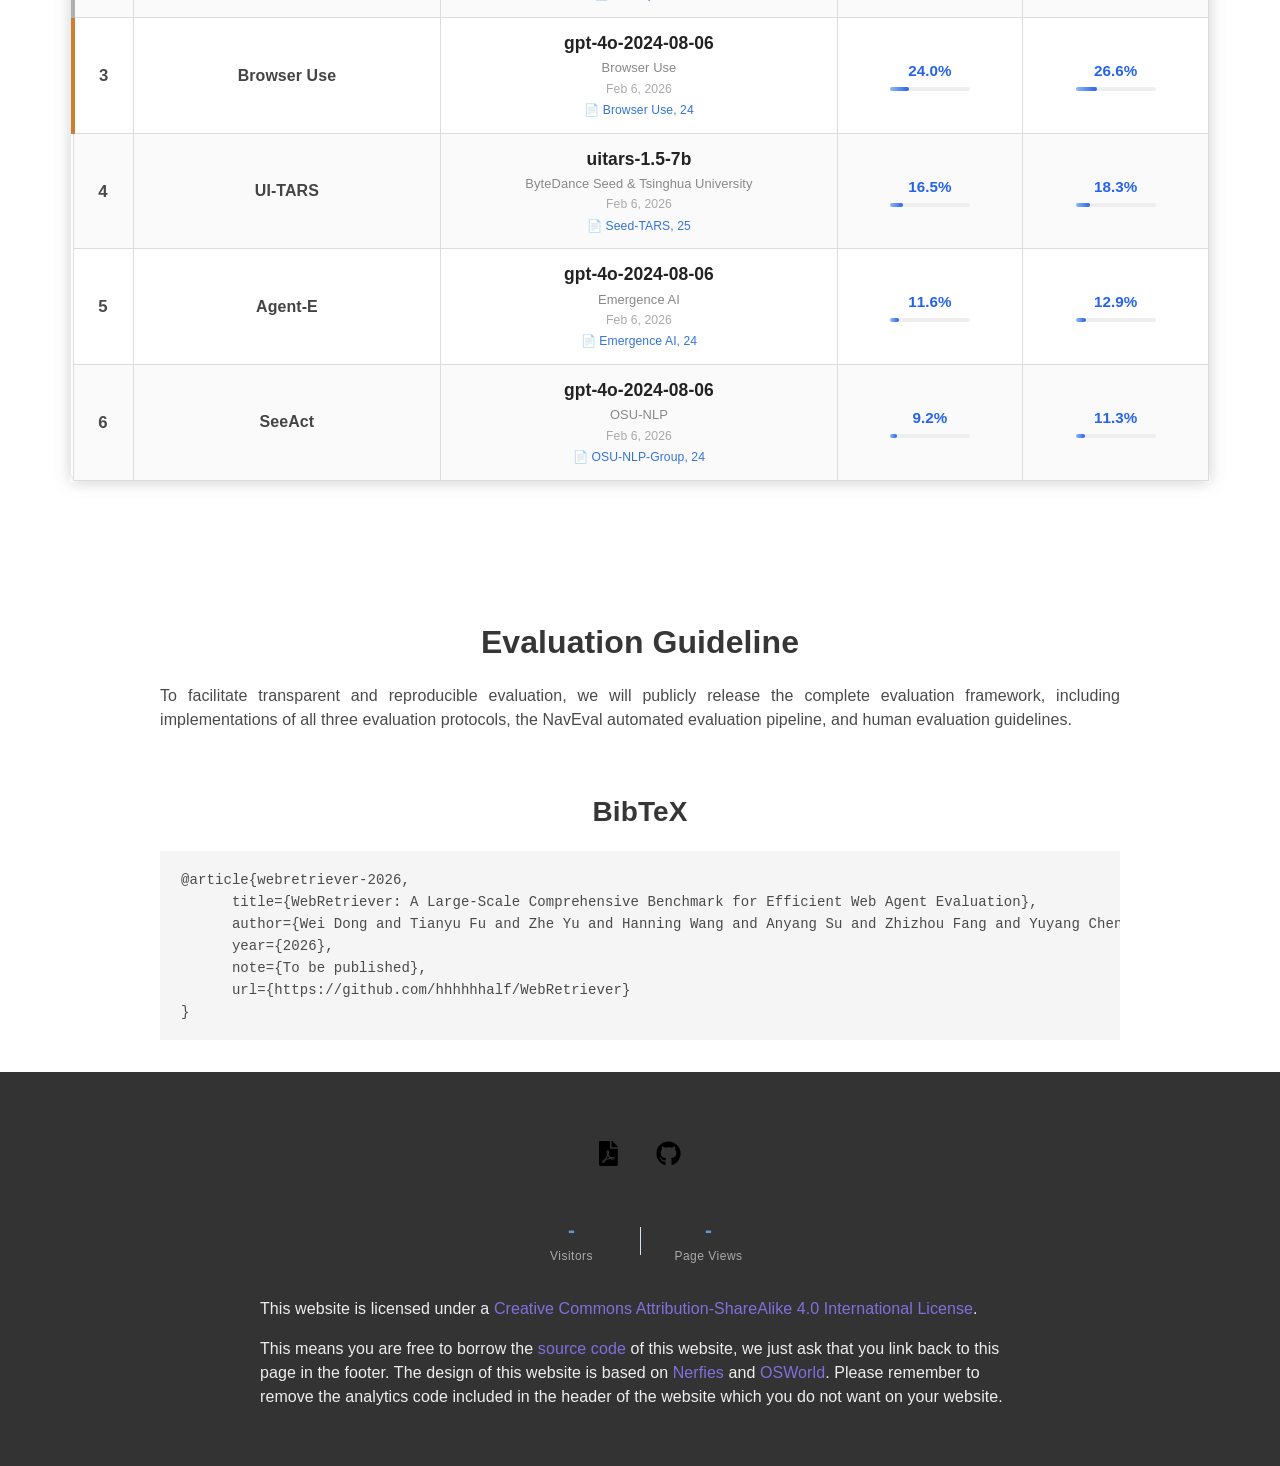
==== commit 0394b71e: "Update index.html" ====
--- a/docs/index.html
+++ b/docs/index.html
@@ -159,16 +159,16 @@
             </h1>
             <div class="is-size-5 publication-authors">
               <span class="author-block">
-                <a>Wei Dong</a><sup>1</sup>,</span>
+                <a>Wei Dong</a><sup>1*</sup>,</span>
               <span class="author-block">
-                <a>Tianyu Fu</a><sup>1</sup>,</span>
+                <a>Tianyu Fu</a><sup>1*</sup>,</span>
               <span class="author-block">
                 <a>Zhe Yu</a><sup>1</sup>,</span>
               <span class="author-block">
                 <a>Hanning Wang</a><sup>1</sup>,</span>
-              <br>
               <span class="author-block">
                 <a>Anyang Su</a><sup>1</sup>,</span>
+              <!-- <br> -->
               <span class="author-block">
                 <a>Zhizhou Fang</a><sup>1</sup>,</span>
               <span class="author-block">
@@ -177,17 +177,21 @@
                 <a>Shuo Wang</a><sup>1</sup>,</span>
               <span class="author-block">
                 <a>Minghui Wu</a><sup>1</sup>,</span>
+              <!-- <br> -->
               <span class="author-block">
                 <a>Ping Jiang</a><sup>1</sup>,</span>
               <span class="author-block">
-                <a>Zhen Lei</a><sup>2</sup>,</span>
+                <a>Zhen Lei</a><sup>2,3</sup></span>
               <span class="author-block">
-                <a>Chenxu Zhao</a><sup>1</sup></span>
+                <a>Chenxu Zhao</a><sup>1†</sup></span>
             </div>
 
             <div class="is-size-5 publication-authors">
-              <span class="author-block"><sup>1</sup><a href="https://www.mininglamp.com/" target="_blank">Mininglamp Technology</a></span>
-              <span class="author-block"><sup>2</sup><a>Institute of Automation, Chinese Academy of Sciences</a></span>
+              <span class="author-block"><sup>1</sup>Mininglamp Technology</span>
+              <span class="author-block"><sup>2</sup>School of Artificial Intelligence, University of Chinese Academy of Sciences</span>
+              <span class="author-block"><sup>3</sup>MAIS, Institute of Automation, Chinese Academy of Sciences</span>
+              <br>
+              <span class="author-block" style="font-size: 0.85em; color: #777;"><sup>*</sup>Equal contribution &nbsp; <sup>†</sup>Corresponding author</span>
             </div>
 
             <br>
@@ -630,11 +634,11 @@
                     <p style="margin: 0; font-size: 0.95em; font-weight: 600;">(2) <strong style="color: #2563eb;">Protocol II</strong> &mdash; <strong style="color: #2563eb;">Assesses navigation performance when provided with operational knowledge.</strong></p>
                     <p style="margin: 0; font-size: 0.95em; font-weight: 600;">(3) <strong style="color: #2563eb;">Protocol III</strong> &mdash; <strong style="color: #2563eb;">Measures end-to-end task completion by jointly evaluating navigation and information extraction, avoiding the limitation of equating page arrival with task success.</strong></p>
                     <p style="margin: 8px 0 0 0; font-size: 0.9em; color: #555;">For Protocols I and II, we maintain both human-verified success rates and NavEval automated success rates. For Protocol III, since it evaluates end-to-end task completion (including information extraction), only human-verified success rates are reported.</p>
-                    <div style="margin: 12px 0 0 0; padding: 12px 15px; background: #e8f4fd; border: 1px solid #bee5eb; border-radius: 8px; border-left: 4px solid #17a2b8;">
+                    <!-- <div style="margin: 12px 0 0 0; padding: 12px 15px; background: #e8f4fd; border: 1px solid #bee5eb; border-radius: 8px; border-left: 4px solid #17a2b8;">
                       <p style="margin: 0; font-size: 0.9em; color: #0c5460;">
                         <strong>📌 Note:</strong> The Protocol III evaluation set has been expanded from the original 50 tasks (as reported in the paper) to 100 tasks for more comprehensive assessment. As a result, Protocol III scores on this leaderboard may differ from those reported in the paper.
                       </p>
-                    </div>
+                    </div> -->
                   </div>
                   <div style="margin-bottom: 15px;"></div>
                     <h4 style="margin-bottom: 10px;">Auto Evaluation:</h4>
@@ -786,9 +790,9 @@
                         .slice(0, 3);
                       
                       const podiumStyles = [
-                        { borderColor: '#f0c040', medal: '\u{1F947}', shadow: 'rgba(240,192,64,0.25)', maxW: '300px', scoreSize: '1.8em', medalSize: '2.4em' },
-                        { borderColor: '#b0b0b0', medal: '\u{1F948}', shadow: 'rgba(176,176,176,0.2)', maxW: '260px', scoreSize: '1.5em', medalSize: '2em' },
-                        { borderColor: '#cd7f32', medal: '\u{1F949}', shadow: 'rgba(205,127,50,0.2)', maxW: '260px', scoreSize: '1.5em', medalSize: '2em' }
+                        { bg: 'linear-gradient(160deg, #fffef7 0%, #fff8e1 40%, #fff3cc 100%)', border: '1px solid rgba(240,192,64,0.2)', borderTop: '4px solid #f0c040', medal: '\u{1F947}', shadow: '0 8px 32px rgba(240,192,64,0.15), 0 2px 8px rgba(0,0,0,0.05)', shadowHover: '0 14px 44px rgba(240,192,64,0.25), 0 4px 12px rgba(0,0,0,0.08)', maxW: '300px', scoreSize: '2.2em', scoreColor: '#b8860b', medalSize: '1.8em', medalBg: 'linear-gradient(135deg, #ffe066, #f0c040)', medalShadow: '0 4px 14px rgba(240,192,64,0.35)', labelColor: '#b8960b' },
+                        { bg: 'linear-gradient(160deg, #fafbfd 0%, #f2f4f8 100%)', border: '1px solid rgba(0,0,0,0.06)', borderTop: '4px solid #b0b8c4', medal: '\u{1F948}', shadow: '0 6px 24px rgba(0,0,0,0.07), 0 2px 6px rgba(0,0,0,0.03)', shadowHover: '0 10px 36px rgba(0,0,0,0.12), 0 4px 10px rgba(0,0,0,0.05)', maxW: '260px', scoreSize: '1.7em', scoreColor: '#4a5568', medalSize: '1.5em', medalBg: 'linear-gradient(135deg, #e2e8f0, #b0b8c4)', medalShadow: '0 4px 14px rgba(0,0,0,0.1)', labelColor: '#8892a0' },
+                        { bg: 'linear-gradient(160deg, #fefaf6 0%, #f8efe4 100%)', border: '1px solid rgba(205,127,50,0.12)', borderTop: '4px solid #cd7f32', medal: '\u{1F949}', shadow: '0 6px 24px rgba(205,127,50,0.1), 0 2px 6px rgba(0,0,0,0.03)', shadowHover: '0 10px 36px rgba(205,127,50,0.18), 0 4px 10px rgba(0,0,0,0.05)', maxW: '260px', scoreSize: '1.7em', scoreColor: '#8b6914', medalSize: '1.5em', medalBg: 'linear-gradient(135deg, #e8b87a, #cd7f32)', medalShadow: '0 4px 14px rgba(205,127,50,0.25)', labelColor: '#a08050' }
                       ];
                       
                       const podiumAgent = (row) => row.Agent && row.Agent !== '\u{2014}' ? row.Agent : '';
@@ -801,19 +805,18 @@
                       ] : [];
                       
                       const podiumHTML = podiumOrder.length === 3 ? `
-                        <div style="display: flex; gap: 18px; justify-content: center; margin-bottom: 28px; flex-wrap: wrap;">
+                        <div style="display: flex; gap: 20px; justify-content: center; align-items: flex-end; margin-bottom: 36px; flex-wrap: wrap; padding: 10px 0;">
                           ${podiumOrder.map(({ data: row, style: s }) => {
                             const agent = podiumAgent(row);
-                            const autoScore = !isNaN(row.autoAvg) && currentProtocol !== 'Protocol III' ? `<div style="color: #888; font-size: 0.85em; margin-top: 4px;">Auto: ${row.autoAvg.toFixed(1)}%</div>` : '';
-                            return `<div style="flex: 1; max-width: ${s.maxW}; min-width: 180px; background: #fff; border-top: 5px solid ${s.borderColor}; border-radius: 12px; padding: 22px 18px; text-align: center; box-shadow: 0 4px 20px ${s.shadow}; transition: transform 0.2s, box-shadow 0.2s; cursor: default;" onmouseover="this.style.transform='translateY(-4px)';this.style.boxShadow='0 8px 28px ${s.shadow}'" onmouseout="this.style.transform='translateY(0)';this.style.boxShadow='0 4px 20px ${s.shadow}'">
-                              <div style="font-size: ${s.medalSize}; margin-bottom: 8px;">${s.medal}</div>
-                              ${agent ? `<div style="font-size: 0.8em; color: #999; margin-bottom: 2px;">${agent}</div>` : ''}
-                              <div style="font-weight: 700; font-size: 1.1em; color: #222; margin-bottom: 2px;">${row.Model || ''}</div>
-                              <div style="font-size: 0.75em; color: #aaa; margin-bottom: 14px;">${row.Institution || ''}</div>
-                              <div style="font-weight: 700; font-size: ${s.scoreSize}; color: #222; font-variant-numeric: tabular-nums; margin-bottom: 4px;">${row.humanAvg.toFixed(1)}%</div>
-                              <div style="color: #888; font-size: 0.8em;">Human Eval</div>
-                              ${autoScore}
-                              ${row.PaperLink ? `<a href="${row.PaperLink}" target="_blank" style="display: inline-block; margin-top: 10px; color: #3273dc; font-size: 0.75em; text-decoration: none; opacity: 0.7; transition: opacity 0.2s;" onmouseover="this.style.opacity='1'" onmouseout="this.style.opacity='0.7'">\u{1F4C4} ${row.PaperAuthors || 'Paper'}</a>` : ''}
+                            return `<div style="flex: 1; max-width: ${s.maxW}; min-width: 180px; background: ${s.bg}; border: ${s.border}; border-top: ${s.borderTop}; border-radius: 16px; padding: 30px 22px 26px; text-align: center; box-shadow: ${s.shadow}; transition: all 0.3s cubic-bezier(0.4,0,0.2,1); cursor: default; position: relative;"
+                              onmouseover="this.style.transform='translateY(-6px)';this.style.boxShadow='${s.shadowHover}'"
+                              onmouseout="this.style.transform='translateY(0)';this.style.boxShadow='${s.shadow}'">
+                              <div style="width: 52px; height: 52px; margin: 0 auto 14px; border-radius: 50%; background: ${s.medalBg}; display: flex; align-items: center; justify-content: center; font-size: ${s.medalSize}; box-shadow: ${s.medalShadow};">${s.medal}</div>
+                              ${agent ? `<div style="font-size: 0.78em; color: #999; margin-bottom: 3px; letter-spacing: 0.3px;">${agent}</div>` : ''}
+                              <div style="font-weight: 700; font-size: 1.08em; color: #1a1a2e; margin-bottom: 18px;">${row.Model || ''}</div>
+                              <div style="font-weight: 800; font-size: ${s.scoreSize}; color: ${s.scoreColor}; font-variant-numeric: tabular-nums; letter-spacing: -0.5px; line-height: 1;">${row.humanAvg.toFixed(1)}%</div>
+                              <div style="color: ${s.labelColor}; font-size: 0.75em; font-weight: 500; letter-spacing: 0.8px; text-transform: uppercase; margin-top: 6px;">Human Eval</div>
+                              ${row.PaperLink ? `<a href="${row.PaperLink}" target="_blank" style="display: inline-block; margin-top: 12px; color: #3273dc; font-size: 0.72em; text-decoration: none; opacity: 0.55; transition: opacity 0.2s;" onmouseover="this.style.opacity='1'" onmouseout="this.style.opacity='0.55'">\u{1F4C4} ${row.PaperAuthors || 'Paper'}</a>` : ''}
                             </div>`;
                           }).join('')}
                         </div>
@@ -851,12 +854,12 @@
                         <div style="width: 100%; max-width: calc(100vw - 40px); border-radius: 10px; box-shadow: 0 2px 12px rgba(0,0,0,0.08); border: 1px solid #e8e8e8;">
                           <table id="verifiedResultsTable" style="width: 100%; border-collapse: collapse; font-size: 0.95em;">
                             <thead>
-                              <tr style="background: #363636; color: white;">
-                                <th style="position: sticky; top: 0; z-index: 10; padding: 12px 10px; text-align: center; width: 60px; color: black; border-top-left-radius: 10px;">#</th>
-                                <th style="position: sticky; top: 0; z-index: 10; padding: 12px 14px; text-align: center; min-width: 140px; color: black;">Agent</th>
-                                <th style="position: sticky; top: 0; z-index: 10; padding: 12px 14px; text-align: center; min-width: 200px; color: black;">Model</th>
-                                <th style="position: sticky; top: 0; z-index: 10; padding: 12px 10px; text-align: center; min-width: 120px; color: black; border-top-right-radius: ${currentProtocol === "Protocol III" ? "10px" : "0"};">Human Eval</th>
-                                ${currentProtocol !== 'Protocol III' ? '<th style="position: sticky; top: 0; z-index: 10; padding: 12px 10px; text-align: center; min-width: 120px; color: black; border-top-right-radius: 10px;">Auto Eval</th>' : ''}
+                              <tr style="background: linear-gradient(135deg, #1e3a5f, #2563eb); color: white;">
+                                <th style="position: sticky; top: 0; z-index: 10; padding: 12px 10px; text-align: center; width: 60px; color: #fff; border-top-left-radius: 10px;">#</th>
+                                <th style="position: sticky; top: 0; z-index: 10; padding: 12px 14px; text-align: center; min-width: 140px; color: #fff;">Agent</th>
+                                <th style="position: sticky; top: 0; z-index: 10; padding: 12px 14px; text-align: center; min-width: 200px; color: #fff;">Model</th>
+                                <th style="position: sticky; top: 0; z-index: 10; padding: 12px 10px; text-align: center; min-width: 120px; color: #fff; border-top-right-radius: ${currentProtocol === "Protocol III" ? "10px" : "0"};">Human Eval</th>
+                                ${currentProtocol !== 'Protocol III' ? '<th style="position: sticky; top: 0; z-index: 10; padding: 12px 10px; text-align: center; min-width: 120px; color: #fff; border-top-right-radius: 10px;">Auto Eval</th>' : ''}
                               </tr>
                             </thead>
                             <tbody id="verifiedTableBody"></tbody>
@@ -934,11 +937,10 @@
                       const fmtScore = (avg, rank, isTop) => {
                         if (isNaN(avg)) return '<span style="color: #bbb;">—</span>';
                         const s = parseFloat(avg).toFixed(1);
-                        // const color = isTop ? '#d4380d' : '#4CAF50';
-                        const color = isTop ? '#d4380d' : '#2563eb';
+                        const color = isTop ? '#b8860b' : '#2563eb';
                         const fontStyle = isTop ? 'font-size:1.15em;font-weight:700;' : 'font-weight:600;';
                         const barGradient = isTop 
-                          ? 'linear-gradient(90deg, #f6d365, #fda085)' 
+                          ? 'linear-gradient(90deg, #ffe066, #f0c040)' 
                           // : 'linear-gradient(90deg, #4CAF50, #8BC34A)';
                           : 'linear-gradient(90deg, #93b8f5, #2563eb)';
                         return `<div style="text-align:center;">
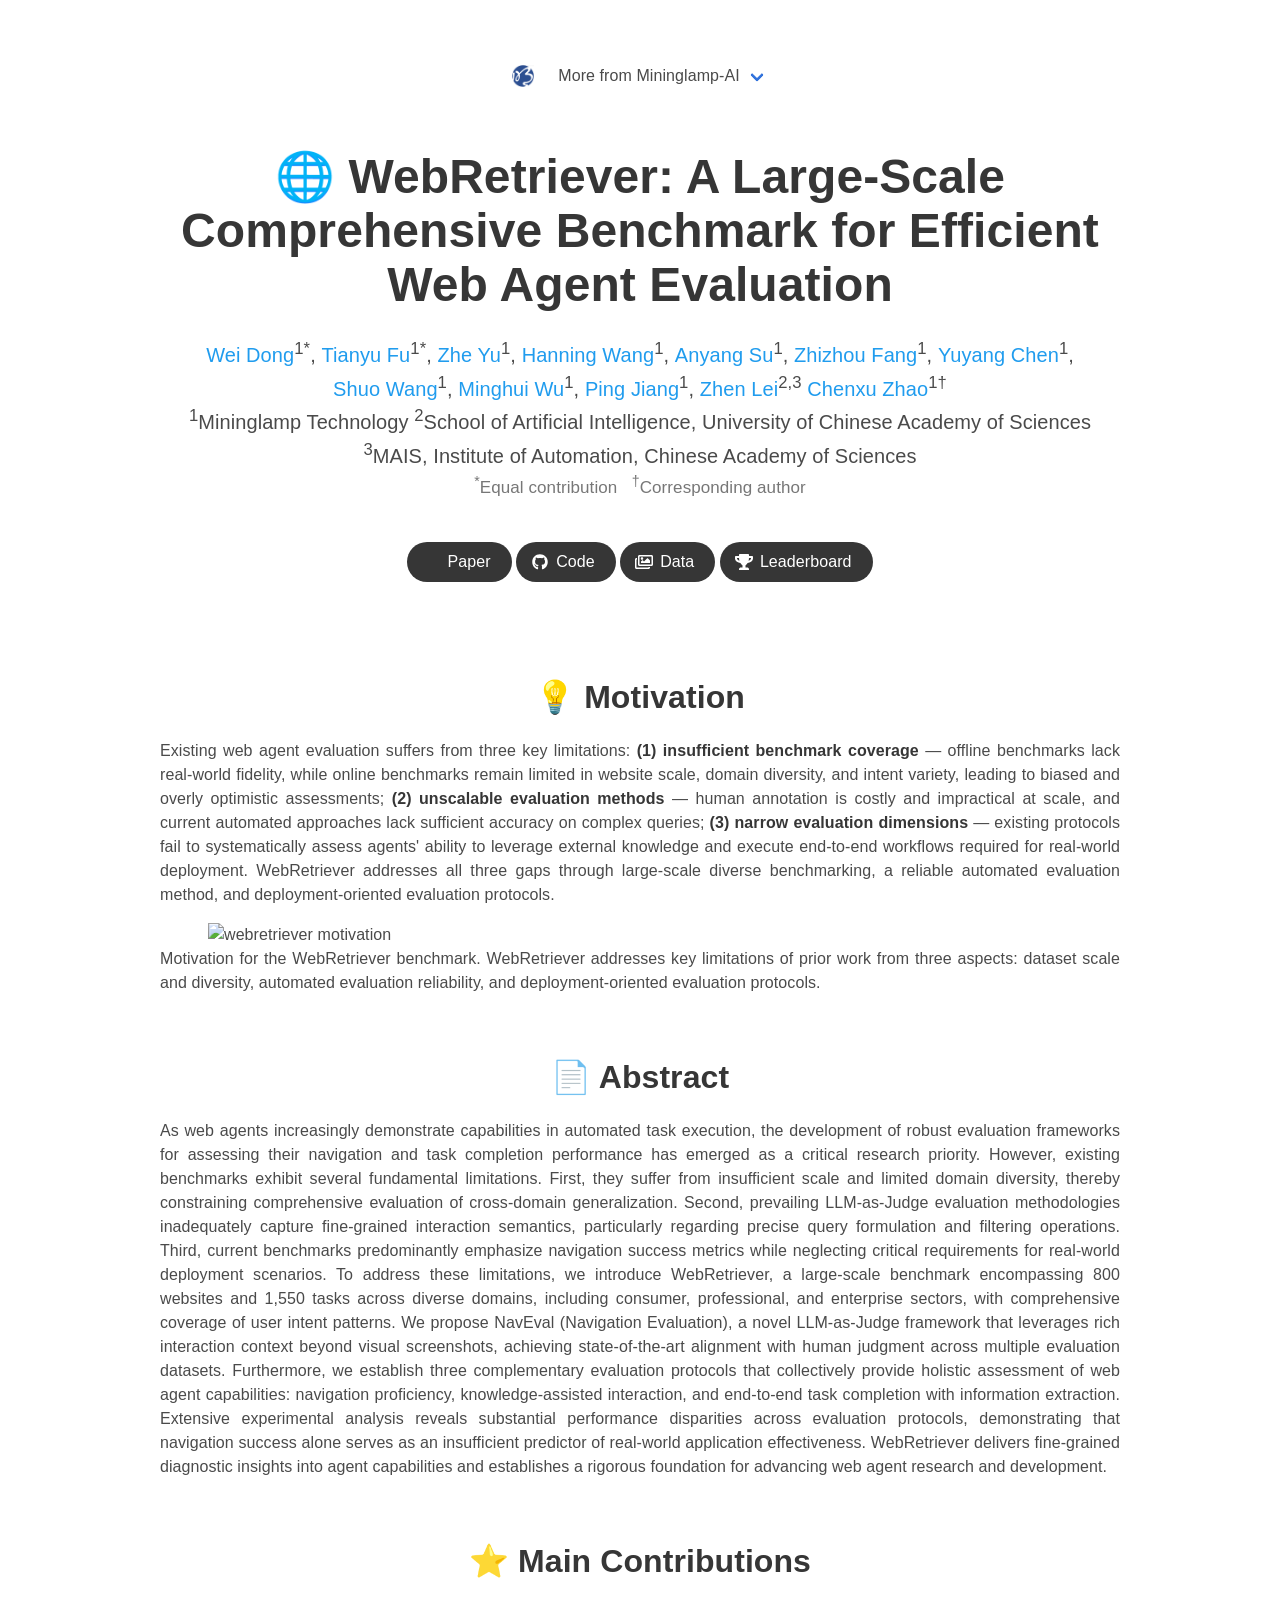
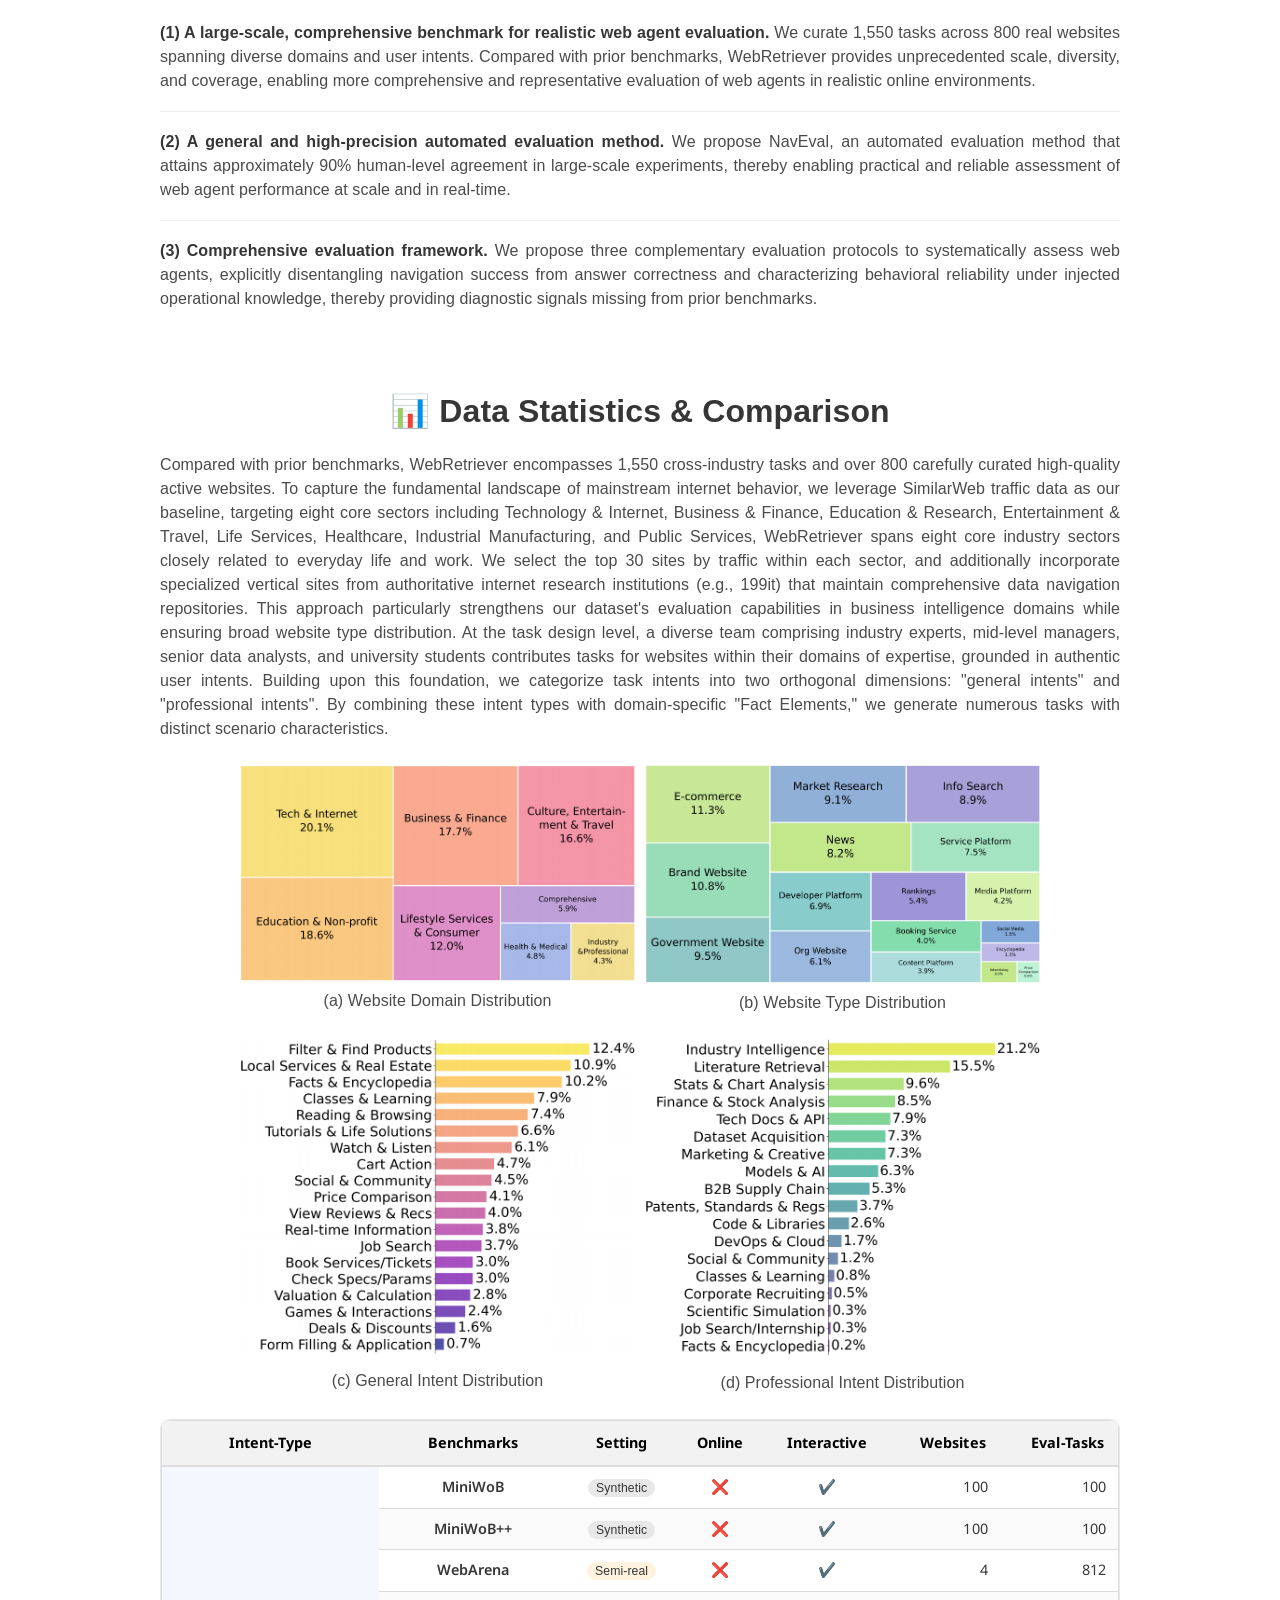
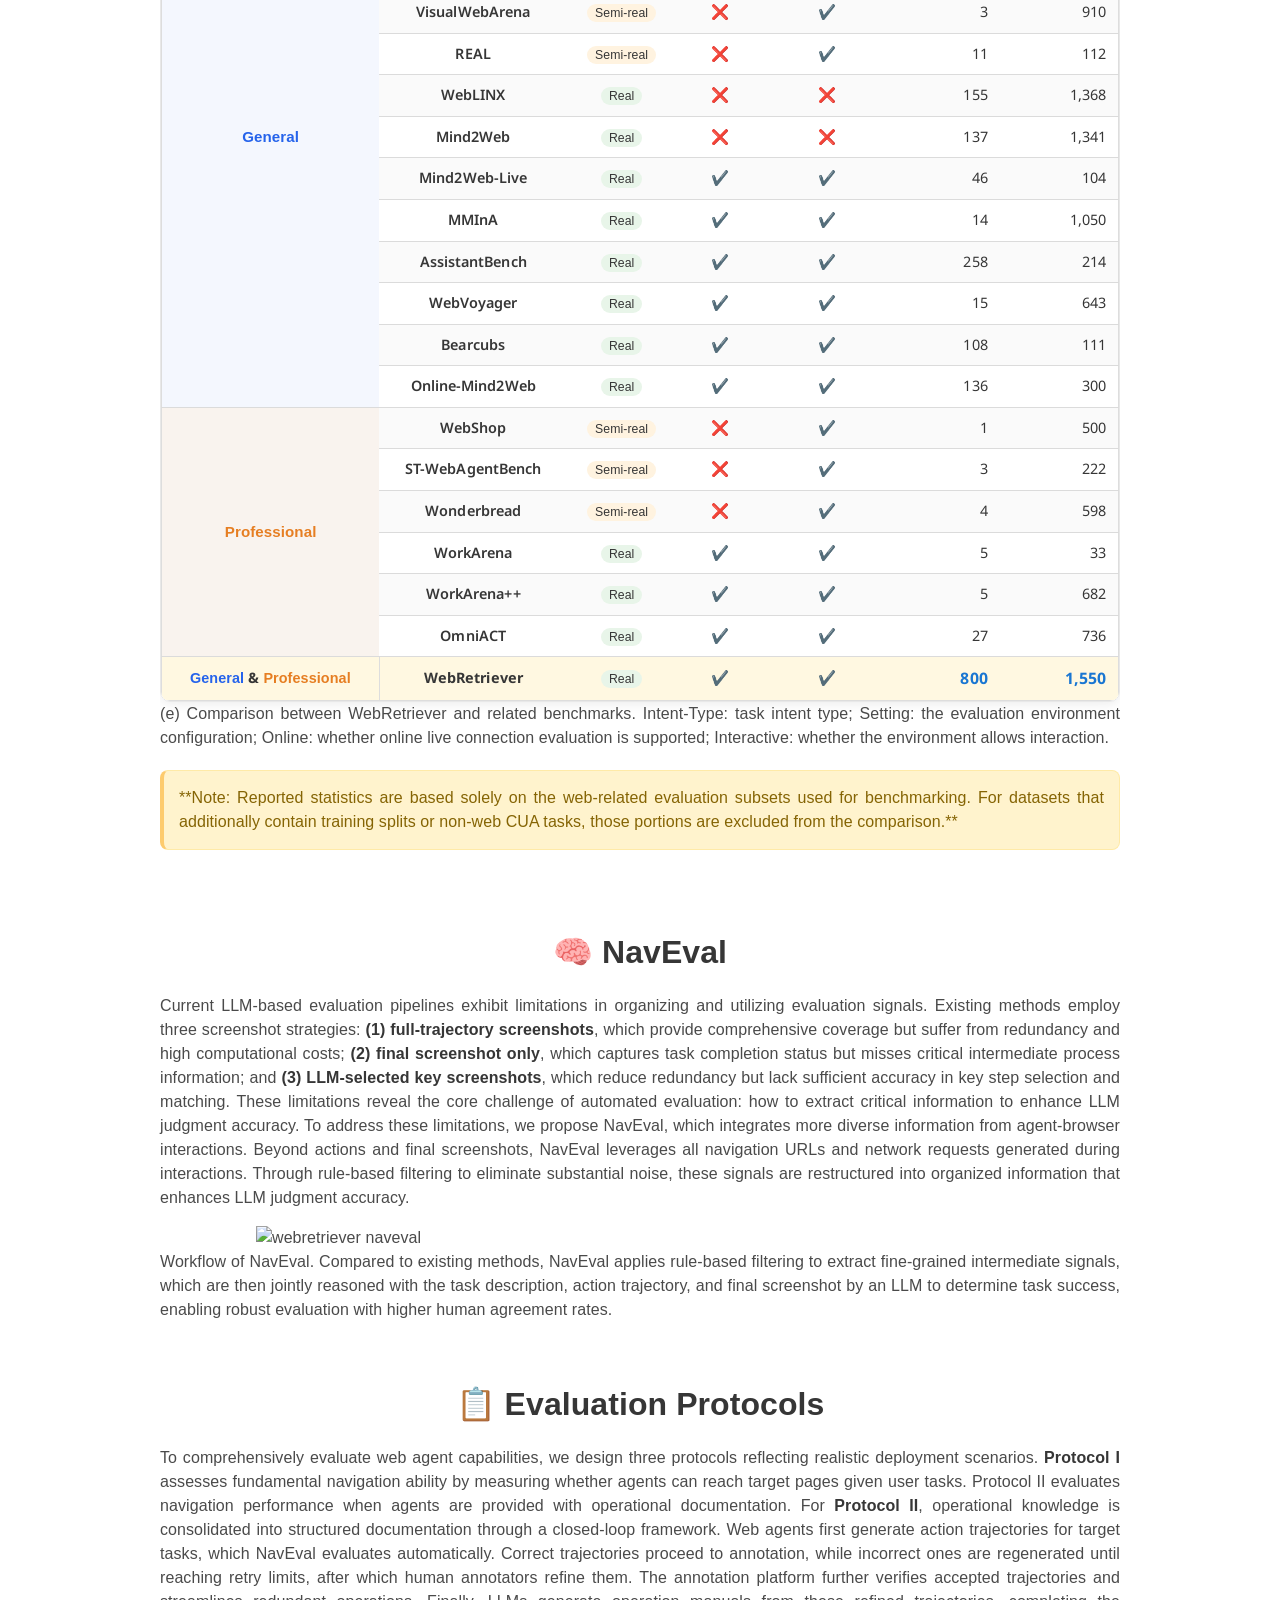
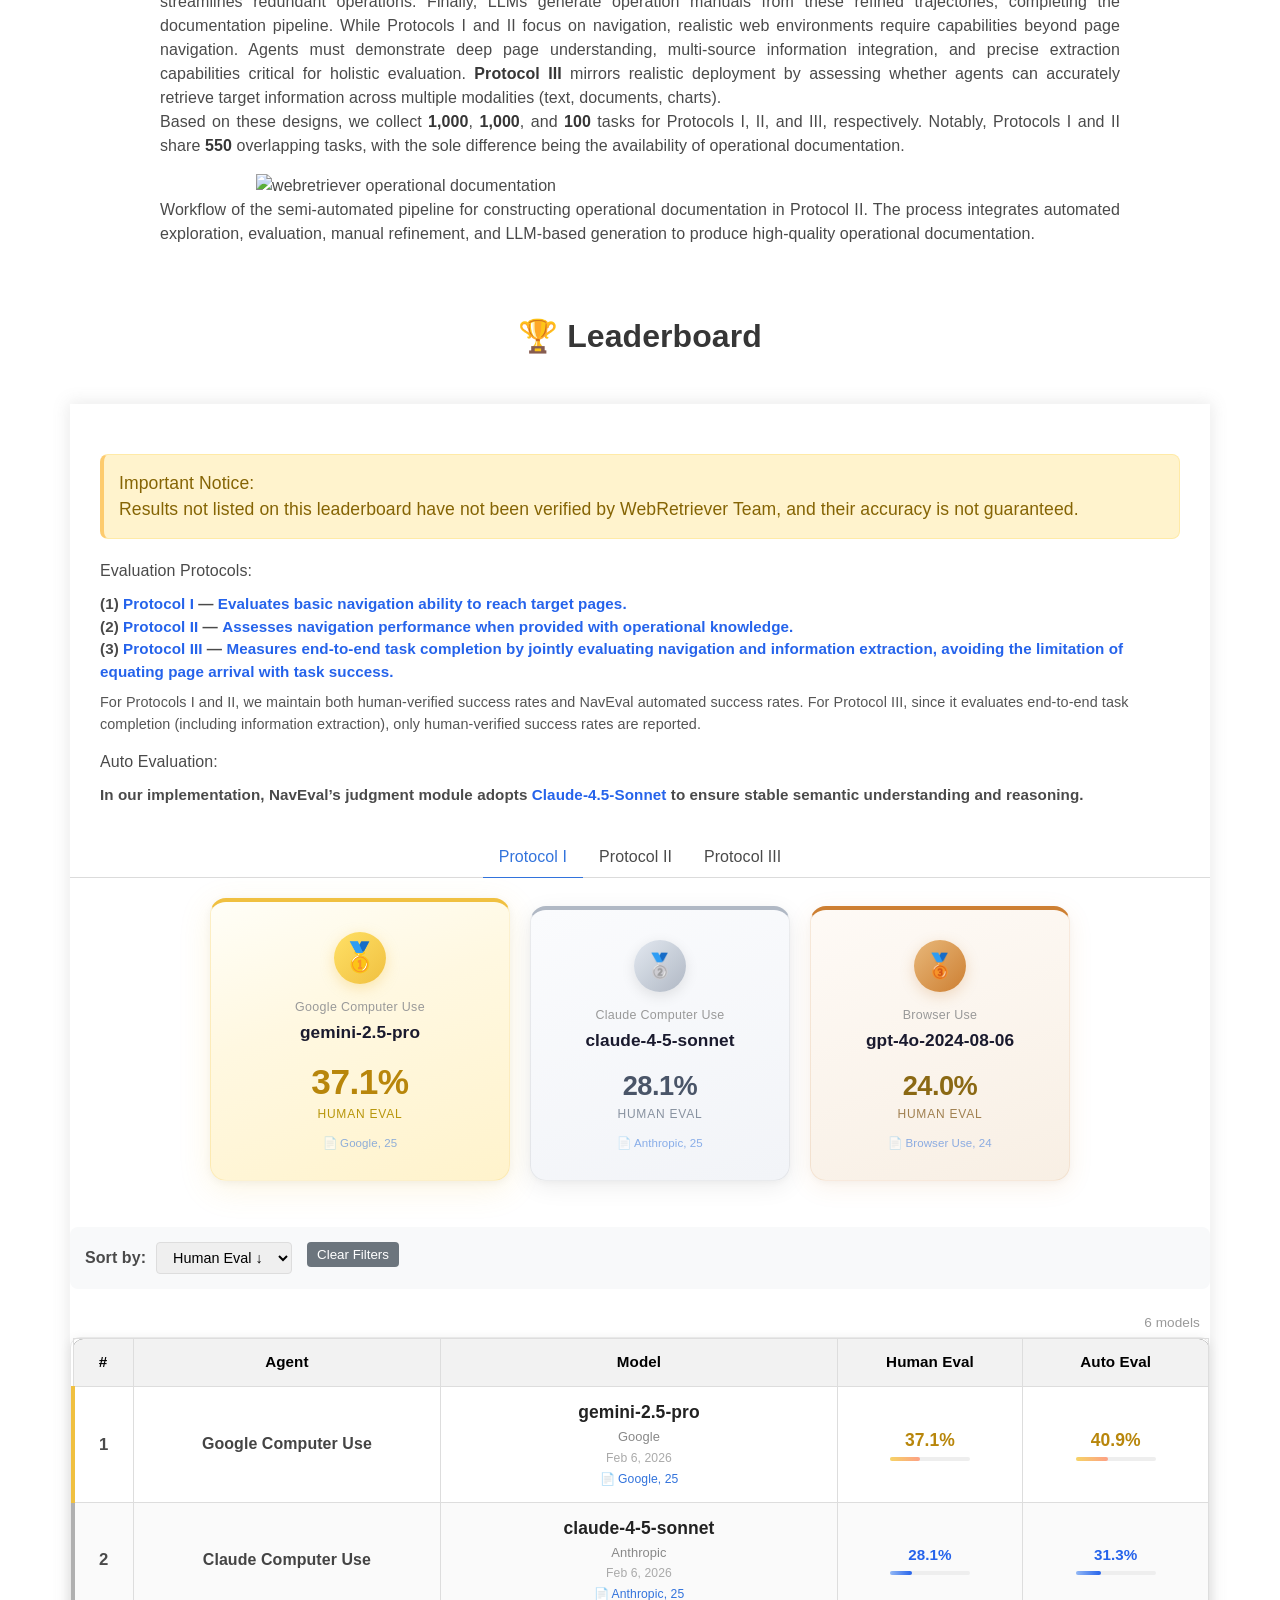
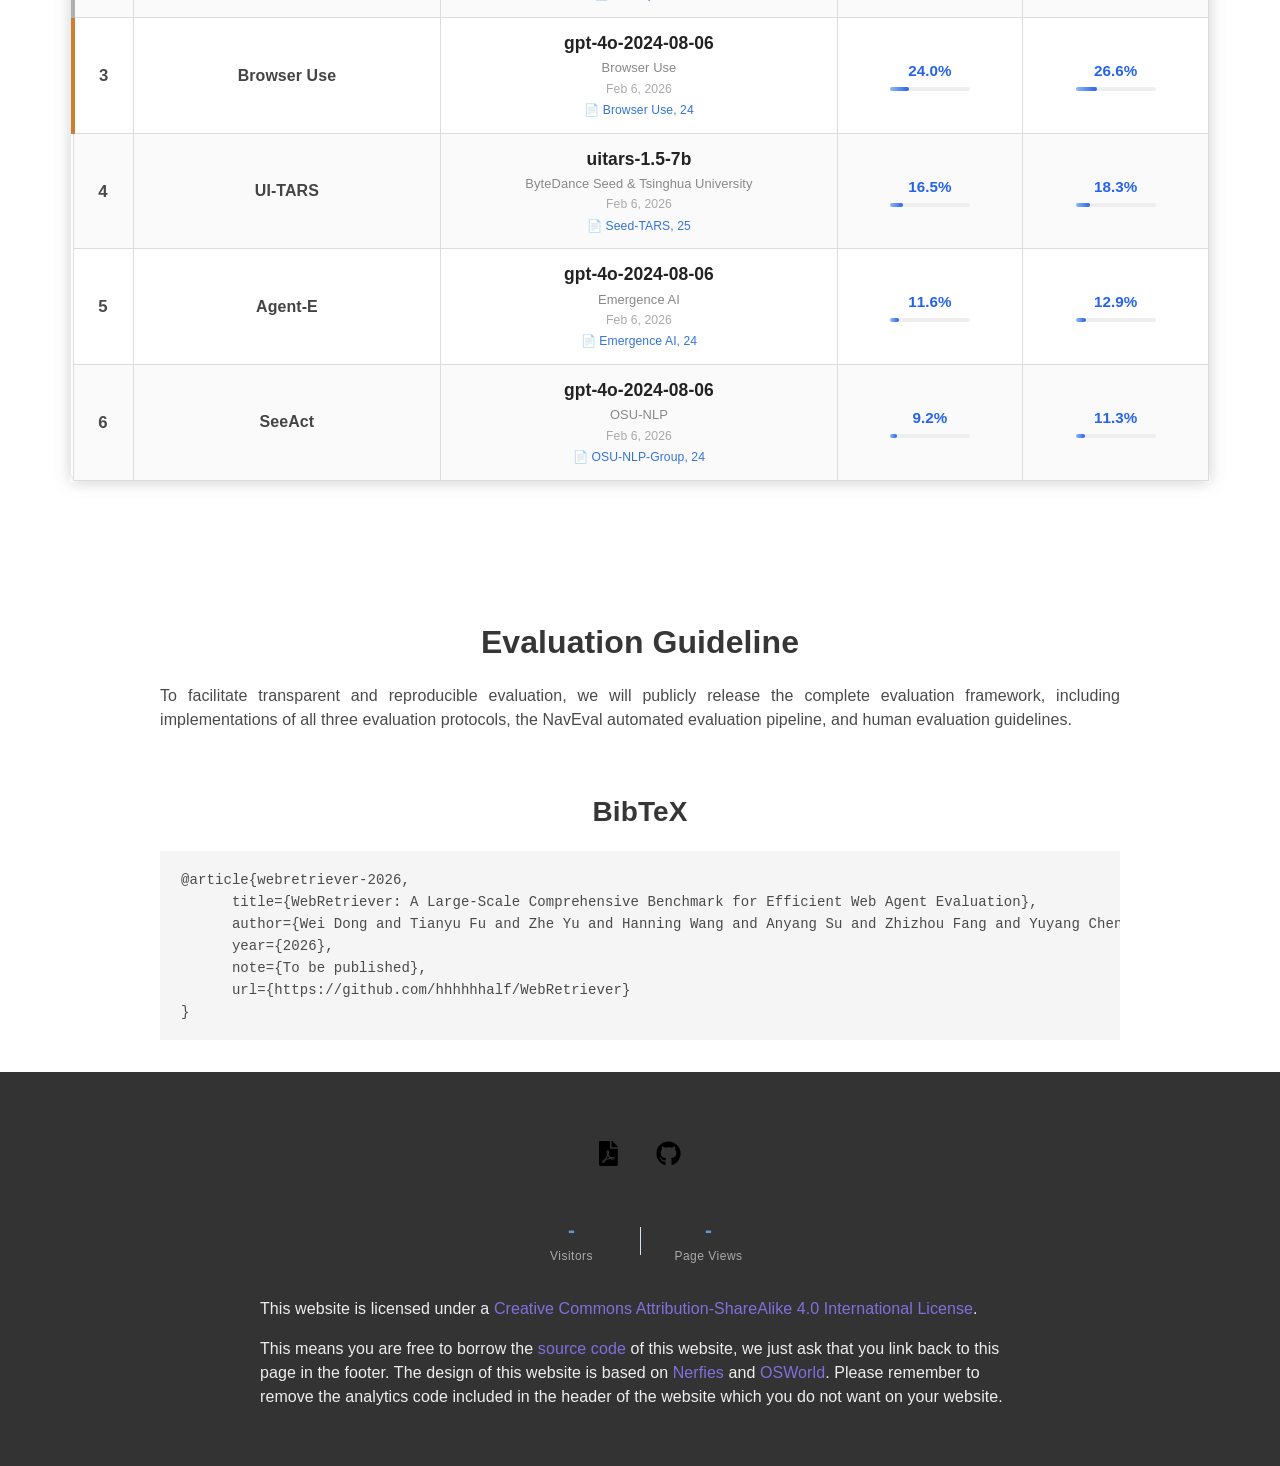
==== commit 1fcd72eb: "Update index.html" ====
--- a/docs/index.html
+++ b/docs/index.html
@@ -854,12 +854,12 @@
                         <div style="width: 100%; max-width: calc(100vw - 40px); border-radius: 10px; box-shadow: 0 2px 12px rgba(0,0,0,0.08); border: 1px solid #e8e8e8;">
                           <table id="verifiedResultsTable" style="width: 100%; border-collapse: collapse; font-size: 0.95em;">
                             <thead>
-                              <tr style="background: linear-gradient(135deg, #1e3a5f, #2563eb); color: white;">
-                                <th style="position: sticky; top: 0; z-index: 10; padding: 12px 10px; text-align: center; width: 60px; color: #fff; border-top-left-radius: 10px;">#</th>
-                                <th style="position: sticky; top: 0; z-index: 10; padding: 12px 14px; text-align: center; min-width: 140px; color: #fff;">Agent</th>
-                                <th style="position: sticky; top: 0; z-index: 10; padding: 12px 14px; text-align: center; min-width: 200px; color: #fff;">Model</th>
-                                <th style="position: sticky; top: 0; z-index: 10; padding: 12px 10px; text-align: center; min-width: 120px; color: #fff; border-top-right-radius: ${currentProtocol === "Protocol III" ? "10px" : "0"};">Human Eval</th>
-                                ${currentProtocol !== 'Protocol III' ? '<th style="position: sticky; top: 0; z-index: 10; padding: 12px 10px; text-align: center; min-width: 120px; color: #fff; border-top-right-radius: 10px;">Auto Eval</th>' : ''}
+                              <tr style="background: #363636; color: white;">
+                                <th style="position: sticky; top: 0; z-index: 10; padding: 12px 10px; text-align: center; width: 60px; color: black; border-top-left-radius: 10px;">#</th>
+                                <th style="position: sticky; top: 0; z-index: 10; padding: 12px 14px; text-align: center; min-width: 140px; color: black;">Agent</th>
+                                <th style="position: sticky; top: 0; z-index: 10; padding: 12px 14px; text-align: center; min-width: 200px; color: black;">Model</th>
+                                <th style="position: sticky; top: 0; z-index: 10; padding: 12px 10px; text-align: center; min-width: 120px; color: black; border-top-right-radius: ${currentProtocol === "Protocol III" ? "10px" : "0"};">Human Eval</th>
+                                ${currentProtocol !== 'Protocol III' ? '<th style="position: sticky; top: 0; z-index: 10; padding: 12px 10px; text-align: center; min-width: 120px; color: black; border-top-right-radius: 10px;">Auto Eval</th>' : ''}
                               </tr>
                             </thead>
                             <tbody id="verifiedTableBody"></tbody>
@@ -937,10 +937,11 @@
                       const fmtScore = (avg, rank, isTop) => {
                         if (isNaN(avg)) return '<span style="color: #bbb;">—</span>';
                         const s = parseFloat(avg).toFixed(1);
+                        // const color = isTop ? '#d4380d' : '#4CAF50';
                         const color = isTop ? '#b8860b' : '#2563eb';
                         const fontStyle = isTop ? 'font-size:1.15em;font-weight:700;' : 'font-weight:600;';
                         const barGradient = isTop 
-                          ? 'linear-gradient(90deg, #ffe066, #f0c040)' 
+                          ? 'linear-gradient(90deg, #f6d365, #fda085)' 
                           // : 'linear-gradient(90deg, #4CAF50, #8BC34A)';
                           : 'linear-gradient(90deg, #93b8f5, #2563eb)';
                         return `<div style="text-align:center;">
